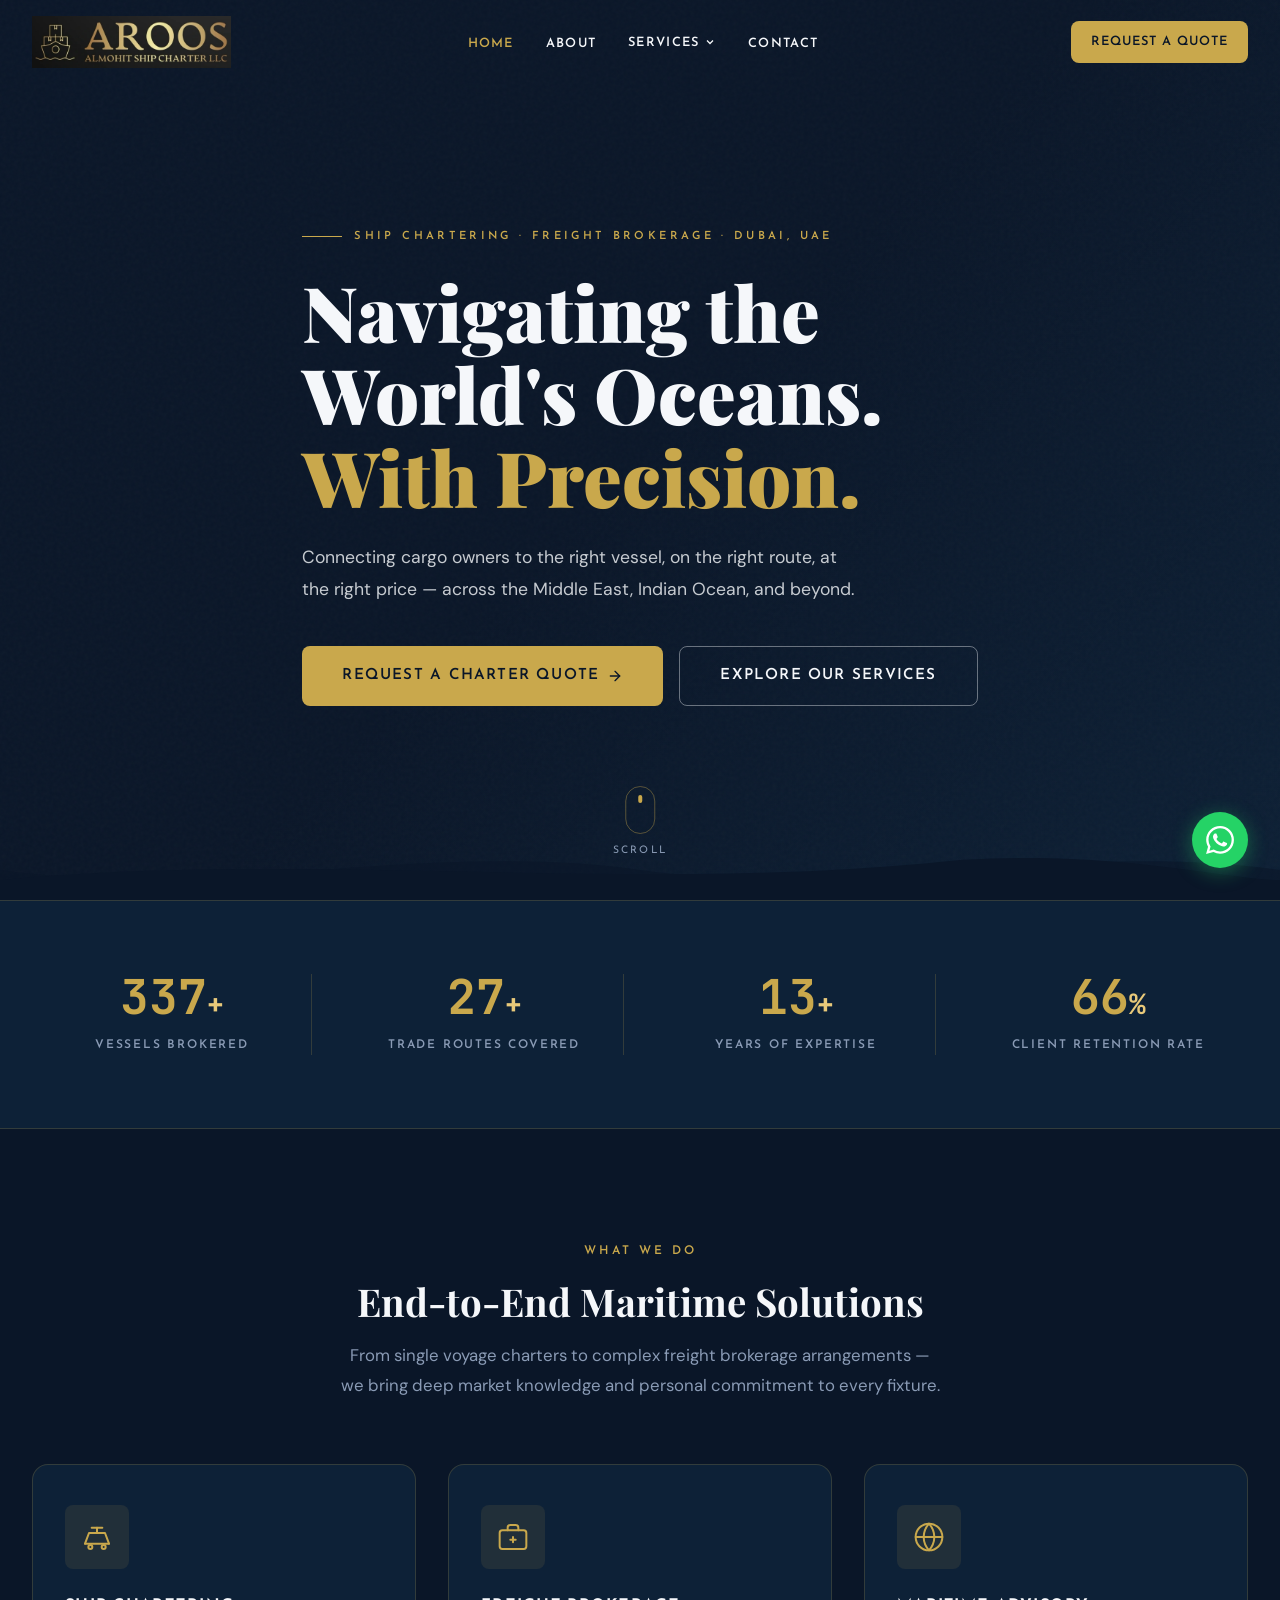
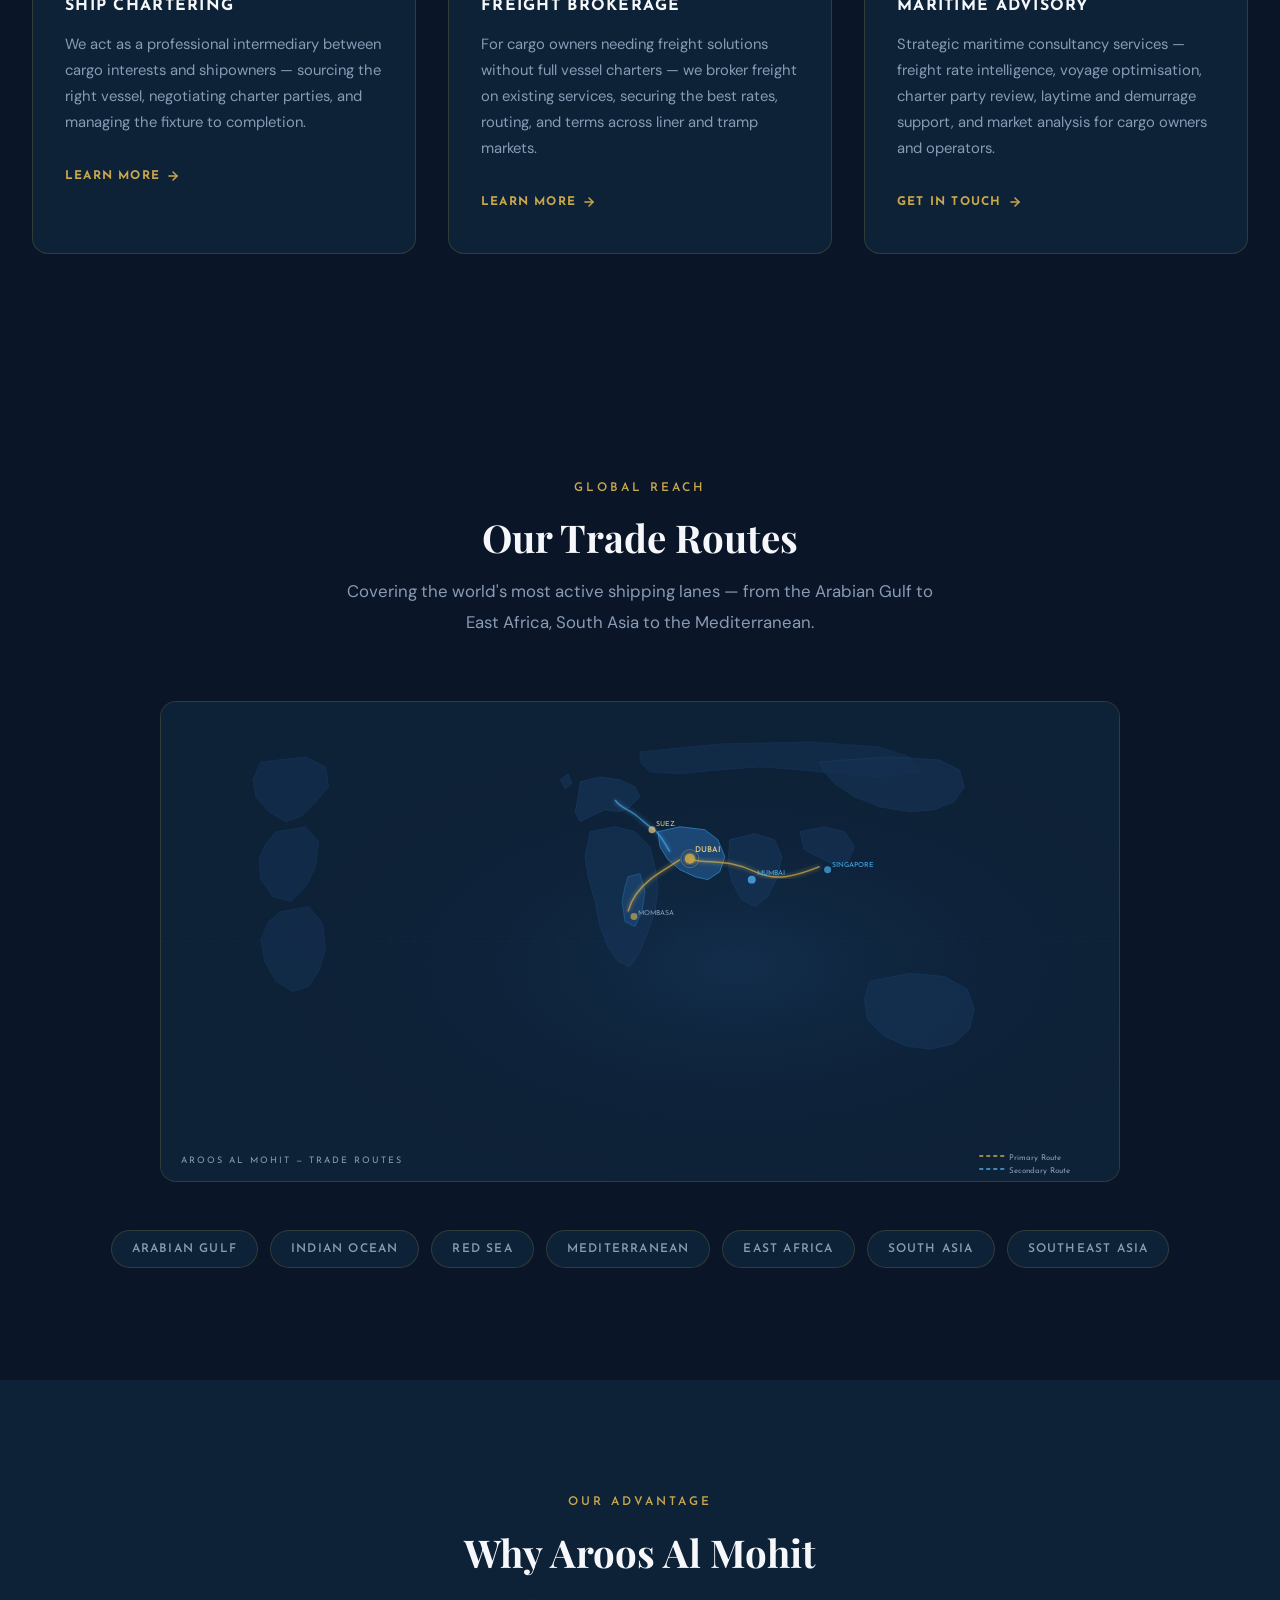
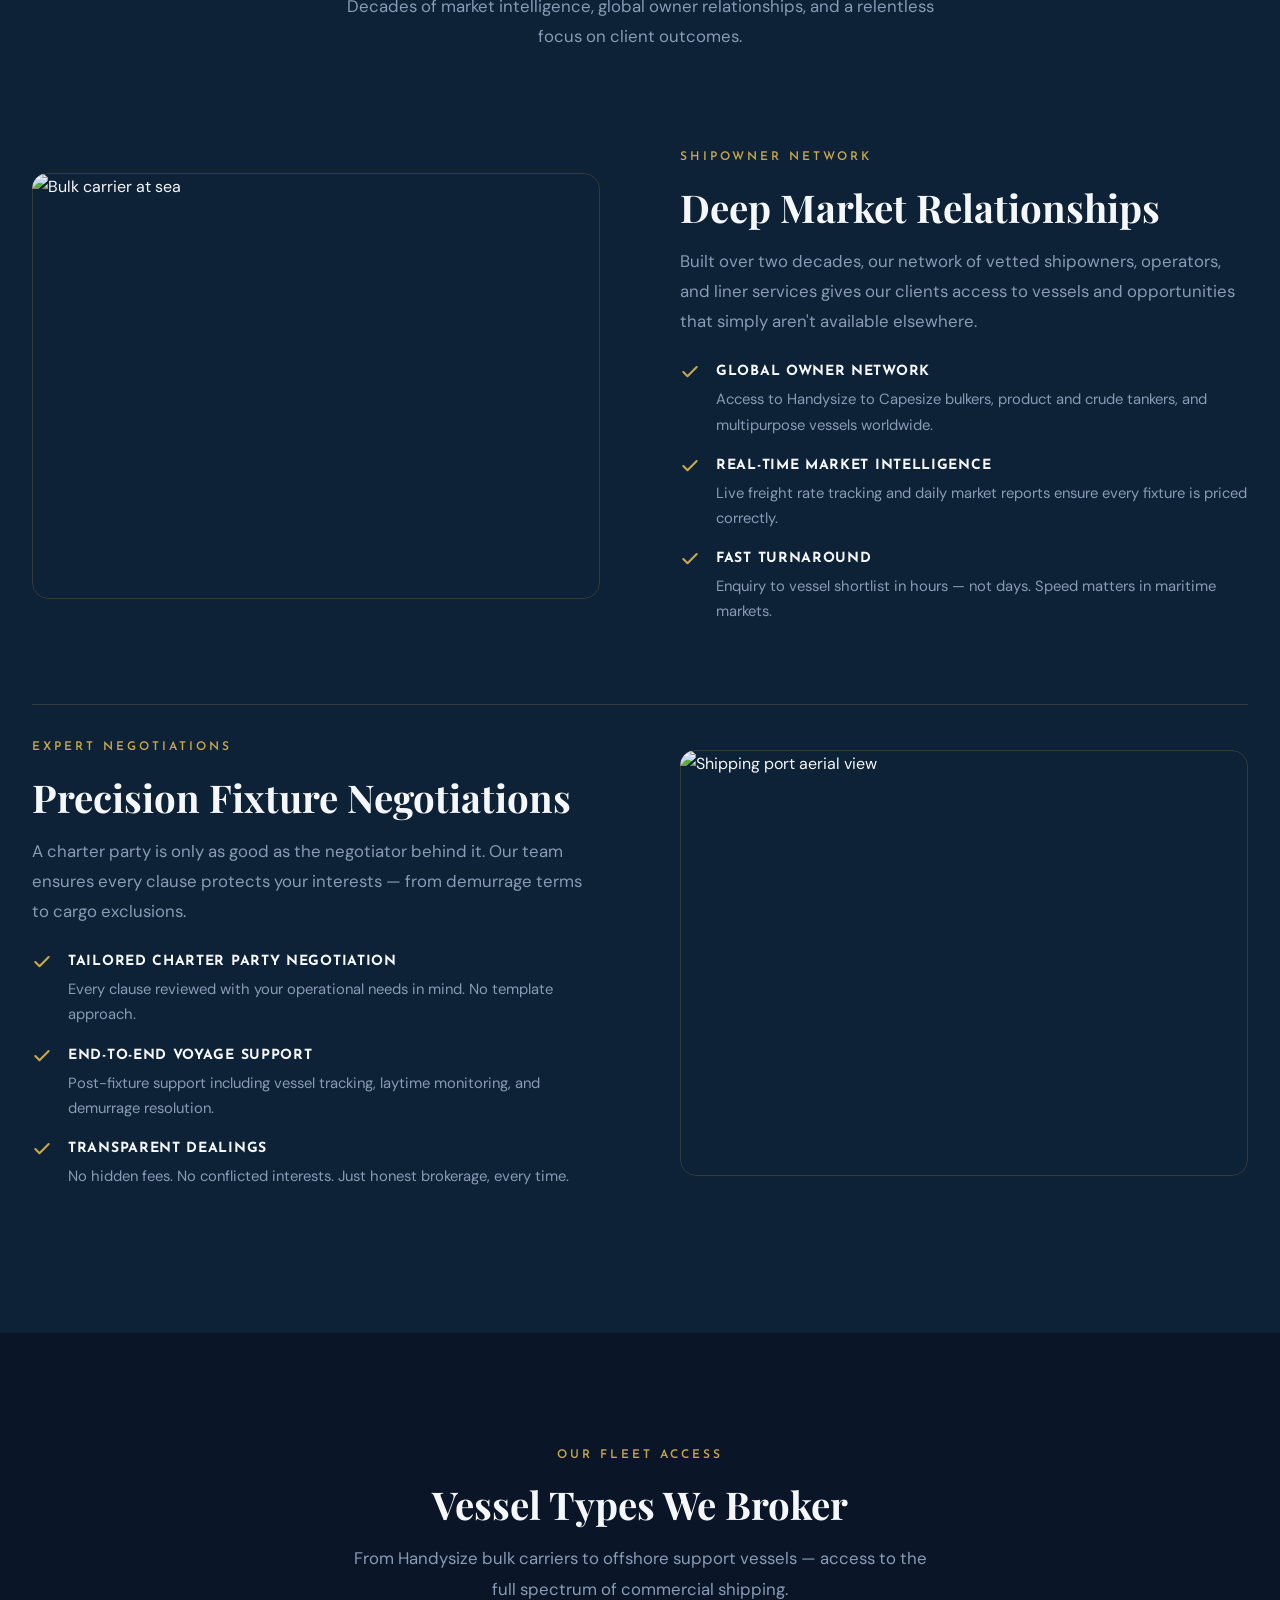
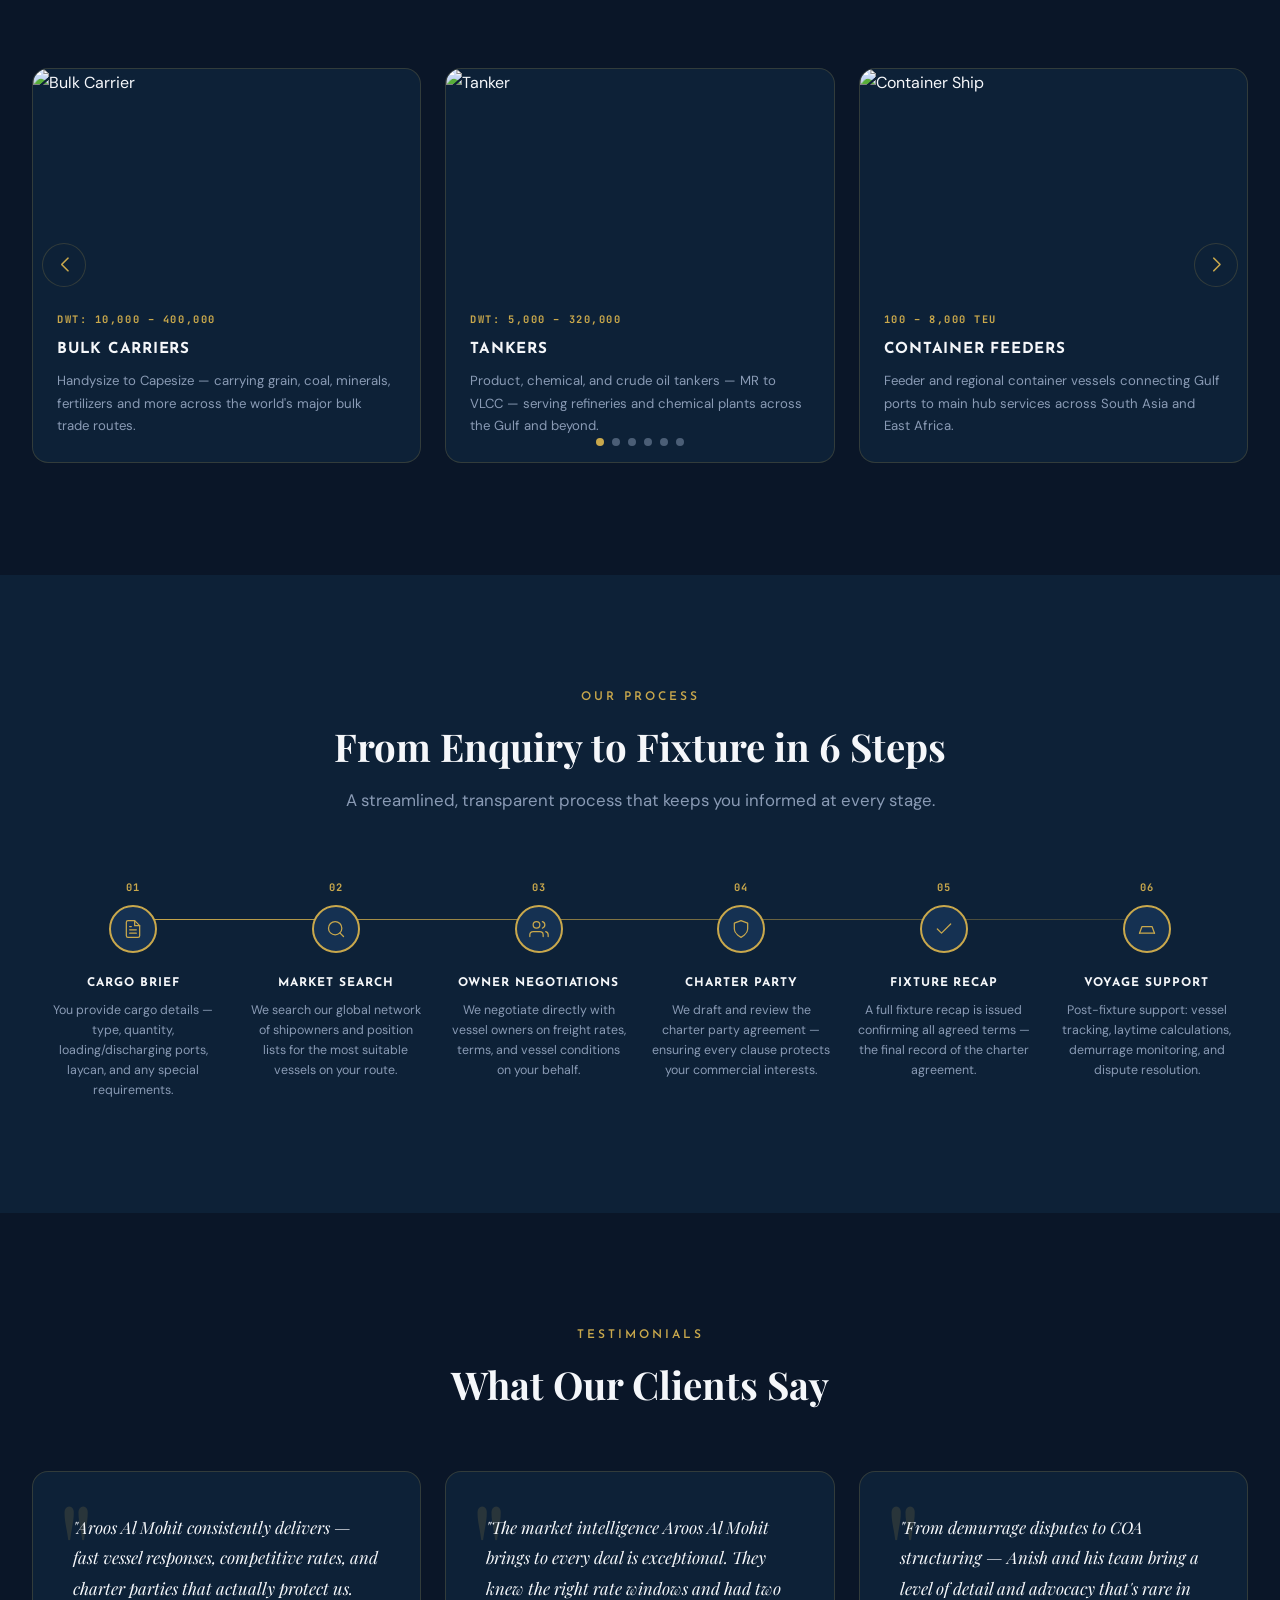
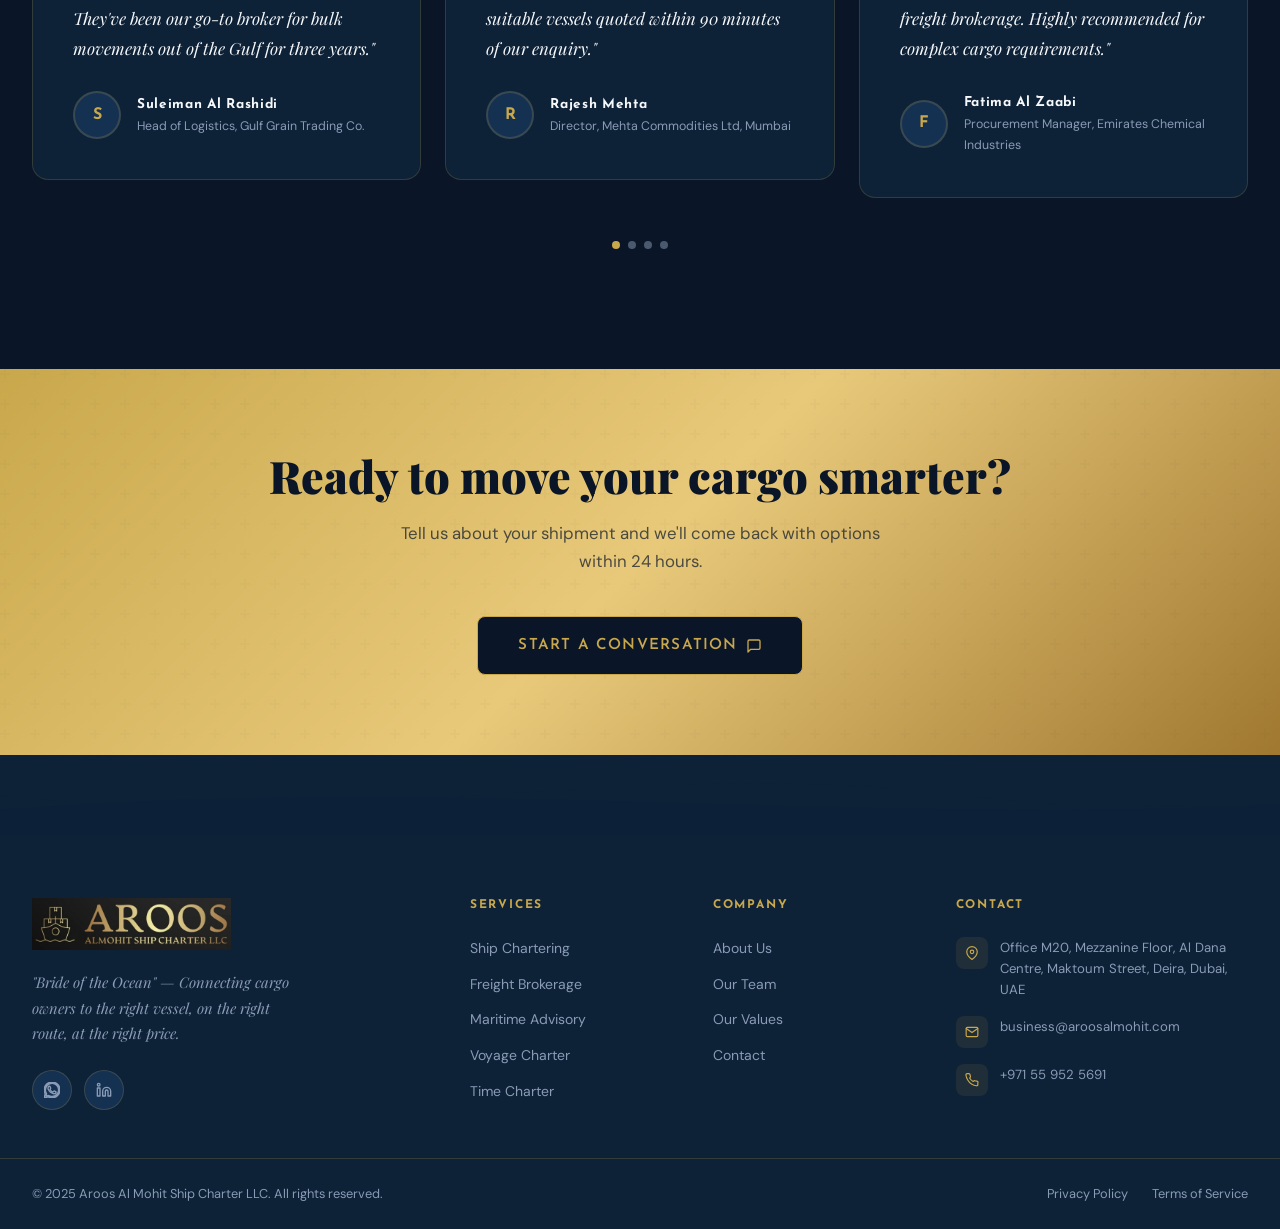
==== index.html @ ddeb46bd "Launch complete website revamp — dark luxury maritime design Full 5-page website built from scratch:" ====
<!DOCTYPE html>
<html lang="en">
<head>
  <meta charset="UTF-8">
  <meta name="viewport" content="width=device-width, initial-scale=1.0">
  <title>Aroos Al Mohit — Ship Chartering & Freight Brokerage | Dubai, UAE</title>
  <meta name="description" content="Aroos Al Mohit Ship Charter LLC — Professional ship chartering intermediary and freight brokerage specialists based in Dubai, UAE. Serving the Middle East, Indian Ocean, and global maritime trade lanes.">
  <meta name="keywords" content="ship chartering, freight brokerage, maritime, Dubai, UAE, cargo, vessel, bulk carrier, tanker">
  <link rel="canonical" href="https://aroosalmohit.com/">

  <!-- Open Graph -->
  <meta property="og:type"        content="website">
  <meta property="og:title"       content="Aroos Al Mohit — Ship Chartering & Freight Brokerage">
  <meta property="og:description" content="Connecting cargo owners to the right vessel, on the right route, at the right price — across the Middle East and beyond.">
  <meta property="og:image"       content="https://images.unsplash.com/photo-1578575437130-527eed3abbec?w=1200&q=80">
  <meta property="og:url"         content="https://aroosalmohit.com/">

  <!-- Favicon -->
  <link rel="icon" type="image/svg+xml" href="./favicon.svg">

  <!-- Fonts -->
  <link rel="preconnect" href="https://fonts.googleapis.com">
  <link rel="preconnect" href="https://fonts.gstatic.com" crossorigin>
  <link href="https://fonts.googleapis.com/css2?family=Playfair+Display:ital,wght@0,400;0,700;0,900;1,400&family=Josefin+Sans:wght@300;400;600;700&family=DM+Sans:wght@300;400;500&family=JetBrains+Mono:wght@400;700&display=swap" rel="stylesheet">

  <!-- AOS -->
  <link rel="stylesheet" href="https://unpkg.com/aos@2.3.1/dist/aos.css">
  <!-- Swiper -->
  <link rel="stylesheet" href="https://cdn.jsdelivr.net/npm/swiper@11/swiper-bundle.min.css">

  <!-- Styles -->
  <link rel="stylesheet" href="./assets/css/main.css">
  <link rel="stylesheet" href="./assets/css/animations.css">
  <link rel="stylesheet" href="./assets/css/responsive.css">

  <!-- JSON-LD Organization Schema -->
  <script type="application/ld+json">
  {
    "@context": "https://schema.org",
    "@type": "Organization",
    "name": "Aroos Al Mohit Ship Charter LLC",
    "alternateName": "عروس المحيط",
    "url": "https://aroosalmohit.com",
    "logo": "https://aroosalmohit.com/assets/images/logo.png",
    "description": "Ship chartering intermediary and freight brokerage specialists in Dubai, UAE.",
    "address": {
      "@type": "PostalAddress",
      "streetAddress": "Office M20, Mezzanine Floor, Al Dana Centre, Maktoum Street, Deira",
      "addressLocality": "Dubai",
      "addressCountry": "AE"
    },
    "contactPoint": {
      "@type": "ContactPoint",
      "telephone": "+971-55-9525691",
      "contactType": "customer service",
      "email": "business@aroosalmohit.com"
    },
    "sameAs": [
      "https://wa.me/971559525691"
    ]
  }
  </script>
</head>
<body>

<!-- Scroll Progress -->
<div class="scroll-progress" aria-hidden="true"></div>

<!-- =========================================================
     NAVIGATION
     ========================================================= -->
<nav class="nav" role="navigation" aria-label="Main navigation">
  <div class="container">
    <div class="nav__inner">

      <a href="./index.html" class="nav__logo" aria-label="Aroos Al Mohit — Home">
        <img src="./assets/images/logo.png" alt="Aroos Al Mohit Ship Charter LLC" height="52">
      </a>

      <ul class="nav__links" role="list">
        <li><a href="./index.html"  class="nav__link active">Home</a></li>
        <li><a href="./about.html"  class="nav__link">About</a></li>
        <li class="nav__dropdown">
          <button class="nav__link nav__dropdown-toggle" aria-haspopup="true" aria-expanded="false">
            Services
            <svg width="12" height="12" viewBox="0 0 24 24" fill="none" stroke="currentColor" stroke-width="2.5" aria-hidden="true"><polyline points="6 9 12 15 18 9"/></svg>
          </button>
          <ul class="nav__dropdown-menu" role="list">
            <li><a href="./services/chartering.html"        class="nav__dropdown-item">Ship Chartering</a></li>
            <li><a href="./services/freight-brokerage.html" class="nav__dropdown-item">Freight Brokerage</a></li>
          </ul>
        </li>
        <li><a href="./contact.html" class="nav__link">Contact</a></li>
      </ul>

      <a href="./contact.html" class="btn btn-primary btn-sm nav__cta">Request a Quote</a>

      <button class="nav__hamburger" aria-label="Toggle navigation" aria-expanded="false">
        <span></span><span></span><span></span>
      </button>
    </div>
  </div>
</nav>

<!-- Mobile Nav Overlay -->
<div class="nav__mobile" role="dialog" aria-label="Mobile navigation">
  <a href="./index.html"  class="nav__mobile-link">Home</a>
  <a href="./about.html"  class="nav__mobile-link">About</a>
  <a href="./services/chartering.html"        class="nav__mobile-sub">Ship Chartering</a>
  <a href="./services/freight-brokerage.html" class="nav__mobile-sub">Freight Brokerage</a>
  <a href="./contact.html" class="nav__mobile-link">Contact</a>
  <a href="./contact.html" class="btn btn-primary nav__mobile-cta">Request a Quote</a>
</div>

<!-- =========================================================
     HERO
     ========================================================= -->
<section class="hero" aria-label="Hero">
  <div class="hero__bg" role="img" aria-label="Cargo vessel at sea"></div>
  <div class="hero__noise" aria-hidden="true"></div>

  <div class="container">
    <div class="hero__content">
      <span class="hero__label">Ship Chartering · Freight Brokerage · Dubai, UAE</span>

      <h1 class="hero__title">
        Navigating the<br>World's Oceans.
        <span class="accent">With Precision.</span>
      </h1>

      <p class="hero__subtitle">
        Connecting cargo owners to the right vessel, on the right route, at the right price — across the Middle East, Indian Ocean, and beyond.
      </p>

      <div class="hero__ctas">
        <a href="./contact.html" class="btn btn-primary btn-lg">
          Request a Charter Quote
          <svg width="16" height="16" viewBox="0 0 24 24" fill="none" stroke="currentColor" stroke-width="2" stroke-linecap="round" stroke-linejoin="round" aria-hidden="true"><line x1="5" y1="12" x2="19" y2="12"/><polyline points="12 5 19 12 12 19"/></svg>
        </a>
        <a href="#services" class="btn btn-outline btn-lg">Explore Our Services</a>
      </div>
    </div>
  </div>

  <div class="hero__scroll" aria-hidden="true">
    <div class="hero__scroll-icon">
      <div class="hero__scroll-dot"></div>
    </div>
    <span>Scroll</span>
  </div>

  <!-- Wave bottom -->
  <div class="hero__wave" aria-hidden="true">
    <svg viewBox="0 0 1440 60" preserveAspectRatio="none" style="width:100%;height:60px;display:block;">
      <path d="M0,30 C240,60 480,0 720,30 C960,60 1200,0 1440,30 L1440,60 L0,60 Z" fill="#0A1628" opacity="0.6"/>
      <path d="M0,40 C360,10 720,55 1080,20 C1260,10 1380,40 1440,40 L1440,60 L0,60 Z" fill="#0A1628"/>
    </svg>
  </div>
</section>

<!-- =========================================================
     STATS BAR
     ========================================================= -->
<section class="stats" aria-label="Company statistics">
  <div class="container">
    <div class="stats__grid">
      <div class="stats__item" data-aos="fade-up" data-aos-delay="0">
        <span class="stats__number">
          <span data-count="500" id="stat-vessels">500</span><span class="stats__suffix">+</span>
        </span>
        <span class="stats__label">Vessels Brokered</span>
      </div>
      <div class="stats__item" data-aos="fade-up" data-aos-delay="100">
        <span class="stats__number">
          <span data-count="40" id="stat-routes">40</span><span class="stats__suffix">+</span>
        </span>
        <span class="stats__label">Trade Routes Covered</span>
      </div>
      <div class="stats__item" data-aos="fade-up" data-aos-delay="200">
        <span class="stats__number">
          <span data-count="20" id="stat-years">20</span><span class="stats__suffix">+</span>
        </span>
        <span class="stats__label">Years of Expertise</span>
      </div>
      <div class="stats__item" data-aos="fade-up" data-aos-delay="300">
        <span class="stats__number">
          <span data-count="98" id="stat-retention">98</span><span class="stats__suffix">%</span>
        </span>
        <span class="stats__label">Client Retention Rate</span>
      </div>
    </div>
  </div>
</section>

<!-- =========================================================
     SERVICES OVERVIEW
     ========================================================= -->
<section id="services" class="section services-overview" aria-label="Our Services">
  <div class="container">
    <div class="section-header">
      <span class="section-label" data-aos="fade-up">What We Do</span>
      <h2 class="section-title" data-aos="fade-up" data-aos-delay="100">End-to-End Maritime Solutions</h2>
      <p class="section-subtitle" data-aos="fade-up" data-aos-delay="200">
        From single voyage charters to complex freight brokerage arrangements — we bring deep market knowledge and personal commitment to every fixture.
      </p>
    </div>

    <div class="grid-3">
      <!-- Card 1 -->
      <div class="service-card reveal reveal-delay-1" data-tilt>
        <div class="service-card__icon">
          <svg viewBox="0 0 24 24" aria-hidden="true"><path d="M3 17l3-8h12l3 8"/><path d="M3 17h18"/><path d="M12 9V5"/><path d="M8 5h8"/><circle cx="7" cy="19.5" r="1.5"/><circle cx="17" cy="19.5" r="1.5"/></svg>
        </div>
        <h3 class="service-card__title">Ship Chartering</h3>
        <p class="service-card__desc">We act as a professional intermediary between cargo interests and shipowners — sourcing the right vessel, negotiating charter parties, and managing the fixture to completion.</p>
        <a href="./services/chartering.html" class="service-card__link">
          Learn More
          <svg width="14" height="14" viewBox="0 0 24 24" fill="none" stroke="currentColor" stroke-width="2.5" stroke-linecap="round" stroke-linejoin="round" aria-hidden="true"><line x1="5" y1="12" x2="19" y2="12"/><polyline points="12 5 19 12 12 19"/></svg>
        </a>
      </div>

      <!-- Card 2 -->
      <div class="service-card reveal reveal-delay-2" data-tilt>
        <div class="service-card__icon">
          <svg viewBox="0 0 24 24" aria-hidden="true"><rect x="2" y="7" width="20" height="14" rx="2"/><path d="M16 7V5a2 2 0 0 0-2-2h-4a2 2 0 0 0-2 2v2"/><line x1="12" y1="12" x2="12" y2="16"/><line x1="10" y1="14" x2="14" y2="14"/></svg>
        </div>
        <h3 class="service-card__title">Freight Brokerage</h3>
        <p class="service-card__desc">For cargo owners needing freight solutions without full vessel charters — we broker freight on existing services, securing the best rates, routing, and terms across liner and tramp markets.</p>
        <a href="./services/freight-brokerage.html" class="service-card__link">
          Learn More
          <svg width="14" height="14" viewBox="0 0 24 24" fill="none" stroke="currentColor" stroke-width="2.5" stroke-linecap="round" stroke-linejoin="round" aria-hidden="true"><line x1="5" y1="12" x2="19" y2="12"/><polyline points="12 5 19 12 12 19"/></svg>
        </a>
      </div>

      <!-- Card 3 -->
      <div class="service-card reveal reveal-delay-3" data-tilt>
        <div class="service-card__icon">
          <svg viewBox="0 0 24 24" aria-hidden="true"><circle cx="12" cy="12" r="10"/><line x1="2" y1="12" x2="22" y2="12"/><path d="M12 2a15.3 15.3 0 0 1 4 10 15.3 15.3 0 0 1-4 10 15.3 15.3 0 0 1-4-10 15.3 15.3 0 0 1 4-10z"/></svg>
        </div>
        <h3 class="service-card__title">Maritime Advisory</h3>
        <p class="service-card__desc">Strategic maritime consultancy services — freight rate intelligence, voyage optimisation, charter party review, laytime and demurrage support, and market analysis for cargo owners and operators.</p>
        <a href="./contact.html" class="service-card__link">
          Get in Touch
          <svg width="14" height="14" viewBox="0 0 24 24" fill="none" stroke="currentColor" stroke-width="2.5" stroke-linecap="round" stroke-linejoin="round" aria-hidden="true"><line x1="5" y1="12" x2="19" y2="12"/><polyline points="12 5 19 12 12 19"/></svg>
        </a>
      </div>
    </div>
  </div>
</section>

<!-- =========================================================
     WORLD ROUTES
     ========================================================= -->
<section class="section world-routes" aria-label="Global Trade Routes">
  <div class="container">
    <div class="section-header">
      <span class="section-label" data-aos="fade-up">Global Reach</span>
      <h2 class="section-title" data-aos="fade-up" data-aos-delay="100">Our Trade Routes</h2>
      <p class="section-subtitle" data-aos="fade-up" data-aos-delay="200">
        Covering the world's most active shipping lanes — from the Arabian Gulf to East Africa, South Asia to the Mediterranean.
      </p>
    </div>

    <div class="world-routes__map-container" data-aos="fade-up" data-aos-delay="100">
      <!-- Simplified SVG World Map -->
      <svg class="world-routes__svg" viewBox="0 0 960 480" xmlns="http://www.w3.org/2000/svg" role="img" aria-label="World map showing Aroos Al Mohit shipping routes">
        <defs>
          <filter id="glow">
            <feGaussianBlur stdDeviation="2" result="coloredBlur"/>
            <feMerge><feMergeNode in="coloredBlur"/><feMergeNode in="SourceGraphic"/></feMerge>
          </filter>
          <radialGradient id="mapGlow" cx="60%" cy="55%" r="50%">
            <stop offset="0%"   stop-color="#1e4a7a" stop-opacity="0.3"/>
            <stop offset="100%" stop-color="#0A1628" stop-opacity="0"/>
          </radialGradient>
        </defs>

        <!-- Background -->
        <rect width="960" height="480" fill="#0D2137"/>
        <rect width="960" height="480" fill="url(#mapGlow)"/>

        <!-- Simplified continent outlines -->
        <!-- Europe -->
        <path d="M420,80 L440,75 L460,78 L475,85 L480,95 L470,105 L460,110 L445,108 L430,115 L420,120 L415,110 L418,95 Z" fill="#153152" stroke="#1e4a7a" stroke-width="0.5" opacity="0.8"/>
        <!-- UK -->
        <path d="M400,78 L408,72 L412,82 L405,87 Z" fill="#153152" stroke="#1e4a7a" stroke-width="0.5" opacity="0.7"/>
        <!-- Africa -->
        <path d="M430,130 L455,125 L475,130 L490,145 L495,165 L498,185 L495,210 L488,230 L480,250 L470,265 L458,260 L448,245 L440,225 L435,200 L428,175 L425,155 L428,140 Z" fill="#153152" stroke="#1e4a7a" stroke-width="0.5" opacity="0.8"/>
        <!-- Middle East / Arabian Peninsula -->
        <path d="M498,130 L520,125 L545,128 L558,138 L565,155 L560,170 L548,178 L535,175 L520,168 L508,158 L500,145 Z" fill="#1e4a7a" stroke="#2E90D1" stroke-width="0.8" opacity="0.9"/>
        <!-- Indian Subcontinent -->
        <path d="M570,138 L595,132 L615,138 L622,155 L618,175 L608,195 L595,205 L582,198 L572,180 L568,162 Z" fill="#153152" stroke="#1e4a7a" stroke-width="0.5" opacity="0.8"/>
        <!-- SE Asia -->
        <path d="M640,130 L665,125 L685,130 L695,145 L688,160 L672,162 L658,155 L645,148 Z" fill="#153152" stroke="#1e4a7a" stroke-width="0.5" opacity="0.7"/>
        <!-- East Africa coast highlight -->
        <path d="M468,175 L480,172 L485,190 L482,210 L475,225 L465,220 L462,200 L465,185 Z" fill="#1e4a7a" stroke="#2E90D1" stroke-width="0.6" opacity="0.6"/>
        <!-- Russia / Central Asia -->
        <path d="M480,50 L560,42 L650,40 L720,45 L750,55 L760,70 L720,75 L680,72 L640,68 L600,65 L560,68 L520,72 L490,70 L480,60 Z" fill="#153152" stroke="#1e4a7a" stroke-width="0.5" opacity="0.6"/>
        <!-- China / East Asia -->
        <path d="M660,60 L730,55 L780,58 L800,68 L805,85 L795,100 L775,108 L750,110 L720,105 L695,95 L675,82 L665,70 Z" fill="#153152" stroke="#1e4a7a" stroke-width="0.5" opacity="0.7"/>
        <!-- Americas left side -->
        <path d="M100,60 L145,55 L165,65 L168,85 L155,100 L140,115 L125,120 L108,110 L95,95 L92,78 Z" fill="#153152" stroke="#1e4a7a" stroke-width="0.5" opacity="0.6"/>
        <path d="M115,130 L145,125 L158,140 L155,165 L145,185 L130,200 L112,195 L100,178 L98,158 L105,142 Z" fill="#153152" stroke="#1e4a7a" stroke-width="0.5" opacity="0.6"/>
        <path d="M120,210 L148,205 L162,222 L165,248 L158,270 L148,285 L132,290 L115,280 L104,260 L100,238 L108,220 Z" fill="#153152" stroke="#1e4a7a" stroke-width="0.5" opacity="0.6"/>
        <!-- Australia -->
        <path d="M710,280 L750,272 L785,275 L808,288 L815,308 L810,328 L795,342 L772,348 L748,345 L725,335 L708,318 L705,298 Z" fill="#153152" stroke="#1e4a7a" stroke-width="0.5" opacity="0.7"/>

        <!-- Grid lines (subtle) -->
        <line x1="0" y1="240" x2="960" y2="240" stroke="#1e4a7a" stroke-width="0.5" opacity="0.3" stroke-dasharray="4,8"/>
        <line x1="480" y1="0" x2="480" y2="480" stroke="#1e4a7a" stroke-width="0.5" opacity="0.3" stroke-dasharray="4,8"/>

        <!-- ===== SHIPPING ROUTES ===== -->

        <!-- Route 1: Arabian Gulf → India → SE Asia (main East route) -->
        <path id="route-1"
          d="M530,158 C555,162 570,158 595,170 C615,180 635,175 660,165"
          class="route-path"
          fill="none" stroke="#C9A84C" stroke-width="1.5"
          stroke-dasharray="6,4" opacity="0.8" filter="url(#glow)"/>

        <!-- Route 2: Arabian Gulf → Red Sea → East Africa -->
        <path id="route-2"
          d="M520,158 C510,165 500,170 490,178 C480,186 472,195 468,210"
          class="route-path"
          fill="none" stroke="#C9A84C" stroke-width="1.5"
          stroke-dasharray="6,4" opacity="0.8" filter="url(#glow)"/>

        <!-- Route 3: Arabian Gulf → Suez → Mediterranean (Europe) -->
        <path id="route-3"
          d="M510,150 C505,142 500,132 494,128 C488,124 482,118 474,112 C468,108 458,104 455,98"
          class="route-path"
          fill="none" stroke="#4AADEE" stroke-width="1.5"
          stroke-dasharray="6,4" opacity="0.7" filter="url(#glow)"/>

        <!-- Route 4: India → East Africa -->
        <path id="route-4"
          d="M590,178 C580,185 572,192 562,198 C550,205 530,208 515,212 C498,216 485,218 475,220"
          class="route-path"
          fill="none" stroke="#4AADEE" stroke-width="1.2"
          stroke-dasharray="5,5" opacity="0.6"/>

        <!-- Route 5: Europe → Middle East (via Suez) -->
        <path id="route-5"
          d="M448,108 C450,115 452,122 458,130 C464,138 475,142 490,148 C502,153 512,155 525,156"
          class="route-path"
          fill="none" stroke="#C9A84C" stroke-width="1.2"
          stroke-dasharray="5,5" opacity="0.55"/>

        <!-- Travelling dots -->
        <circle class="travelling-dot" r="4" fill="#C9A84C" opacity="0"
          data-path="route-1" data-duration="5000" data-delay="1000" cx="530" cy="158" filter="url(#glow)"/>
        <circle class="travelling-dot" r="3.5" fill="#E8C97A" opacity="0"
          data-path="route-2" data-duration="4500" data-delay="2200" cx="520" cy="158" filter="url(#glow)"/>
        <circle class="travelling-dot" r="4" fill="#4AADEE" opacity="0"
          data-path="route-3" data-duration="4000" data-delay="3400" cx="510" cy="150" filter="url(#glow)"/>
        <circle class="travelling-dot" r="3" fill="#4AADEE" opacity="0"
          data-path="route-4" data-duration="5500" data-delay="1800" cx="590" cy="178"/>
        <circle class="travelling-dot" r="3" fill="#C9A84C" opacity="0"
          data-path="route-5" data-duration="4800" data-delay="4000" cx="448" cy="108"/>

        <!-- Key port markers -->
        <!-- Dubai -->
        <circle cx="530" cy="157" r="5" fill="#C9A84C" opacity="0.9" filter="url(#glow)"/>
        <circle cx="530" cy="157" r="9" fill="none" stroke="#C9A84C" stroke-width="1" opacity="0.4"/>
        <text x="535" y="150" font-family="'Josefin Sans', sans-serif" font-size="8" fill="#E8C97A" font-weight="600">DUBAI</text>

        <!-- Mumbai -->
        <circle cx="592" cy="178" r="4" fill="#4AADEE" opacity="0.8"/>
        <text x="597" y="173" font-family="'Josefin Sans', sans-serif" font-size="7" fill="#4AADEE">MUMBAI</text>

        <!-- Suez -->
        <circle cx="492" cy="128" r="3.5" fill="#E8C97A" opacity="0.7"/>
        <text x="496" y="124" font-family="'Josefin Sans', sans-serif" font-size="7" fill="#E8C97A">SUEZ</text>

        <!-- Mombasa -->
        <circle cx="474" cy="215" r="3.5" fill="#C9A84C" opacity="0.7"/>
        <text x="478" y="213" font-family="'Josefin Sans', sans-serif" font-size="7" fill="#8A9BB5">MOMBASA</text>

        <!-- Singapore -->
        <circle cx="668" cy="168" r="3.5" fill="#4AADEE" opacity="0.7"/>
        <text x="672" y="165" font-family="'Josefin Sans', sans-serif" font-size="7" fill="#4AADEE">SINGAPORE</text>

        <!-- Map title -->
        <text x="20" y="462" font-family="'Josefin Sans', sans-serif" font-size="9" fill="#8A9BB5" letter-spacing="2">AROOS AL MOHIT — TRADE ROUTES</text>

        <!-- Legend -->
        <line x1="820" y1="455" x2="845" y2="455" stroke="#C9A84C" stroke-width="1.5" stroke-dasharray="4,3"/>
        <text x="850" y="459" font-family="'Josefin Sans', sans-serif" font-size="8" fill="#8A9BB5">Primary Route</text>
        <line x1="820" y1="468" x2="845" y2="468" stroke="#4AADEE" stroke-width="1.5" stroke-dasharray="4,3"/>
        <text x="850" y="472" font-family="'Josefin Sans', sans-serif" font-size="8" fill="#8A9BB5">Secondary Route</text>
      </svg>
    </div>

    <!-- Region Badges -->
    <div class="region-badges" data-aos="fade-up" data-aos-delay="200">
      <span class="region-badge">Arabian Gulf</span>
      <span class="region-badge">Indian Ocean</span>
      <span class="region-badge">Red Sea</span>
      <span class="region-badge">Mediterranean</span>
      <span class="region-badge">East Africa</span>
      <span class="region-badge">South Asia</span>
      <span class="region-badge">Southeast Asia</span>
    </div>
  </div>
</section>

<!-- =========================================================
     WHY AROOS AL MOHIT
     ========================================================= -->
<section class="section why-aroos" aria-label="Why Choose Aroos Al Mohit">
  <div class="container">
    <div class="section-header">
      <span class="section-label" data-aos="fade-up">Our Advantage</span>
      <h2 class="section-title" data-aos="fade-up" data-aos-delay="100">Why Aroos Al Mohit</h2>
      <p class="section-subtitle" data-aos="fade-up" data-aos-delay="200">
        Decades of market intelligence, global owner relationships, and a relentless focus on client outcomes.
      </p>
    </div>

    <!-- Block 1 -->
    <div class="why-block" data-aos="fade-up">
      <div class="why-block__image">
        <img src="https://images.unsplash.com/photo-1574169208507-84376144848b?w=800&q=80"
             alt="Bulk carrier at sea" loading="lazy">
      </div>
      <div class="why-block__text">
        <span class="section-label">Shipowner Network</span>
        <h3 class="section-title">Deep Market Relationships</h3>
        <p class="section-subtitle" style="margin-bottom:1.5rem;">
          Built over two decades, our network of vetted shipowners, operators, and liner services gives our clients access to vessels and opportunities that simply aren't available elsewhere.
        </p>
        <div class="why-block__points">
          <div class="why-block__point">
            <div class="why-point-icon"><svg viewBox="0 0 24 24" aria-hidden="true"><polyline points="20 6 9 17 4 12"/></svg></div>
            <p><strong>Global Owner Network</strong>Access to Handysize to Capesize bulkers, product and crude tankers, and multipurpose vessels worldwide.</p>
          </div>
          <div class="why-block__point">
            <div class="why-point-icon"><svg viewBox="0 0 24 24" aria-hidden="true"><polyline points="20 6 9 17 4 12"/></svg></div>
            <p><strong>Real-Time Market Intelligence</strong>Live freight rate tracking and daily market reports ensure every fixture is priced correctly.</p>
          </div>
          <div class="why-block__point">
            <div class="why-point-icon"><svg viewBox="0 0 24 24" aria-hidden="true"><polyline points="20 6 9 17 4 12"/></svg></div>
            <p><strong>Fast Turnaround</strong>Enquiry to vessel shortlist in hours — not days. Speed matters in maritime markets.</p>
          </div>
        </div>
      </div>
    </div>

    <!-- Block 2 -->
    <div class="why-block reverse" data-aos="fade-up">
      <div class="why-block__image">
        <img src="https://images.unsplash.com/photo-1559827291-72ee739d0d9a?w=1200&q=80"
             alt="Shipping port aerial view" loading="lazy">
      </div>
      <div class="why-block__text">
        <span class="section-label">Expert Negotiations</span>
        <h3 class="section-title">Precision Fixture Negotiations</h3>
        <p class="section-subtitle" style="margin-bottom:1.5rem;">
          A charter party is only as good as the negotiator behind it. Our team ensures every clause protects your interests — from demurrage terms to cargo exclusions.
        </p>
        <div class="why-block__points">
          <div class="why-block__point">
            <div class="why-point-icon"><svg viewBox="0 0 24 24" aria-hidden="true"><polyline points="20 6 9 17 4 12"/></svg></div>
            <p><strong>Tailored Charter Party Negotiation</strong>Every clause reviewed with your operational needs in mind. No template approach.</p>
          </div>
          <div class="why-block__point">
            <div class="why-point-icon"><svg viewBox="0 0 24 24" aria-hidden="true"><polyline points="20 6 9 17 4 12"/></svg></div>
            <p><strong>End-to-End Voyage Support</strong>Post-fixture support including vessel tracking, laytime monitoring, and demurrage resolution.</p>
          </div>
          <div class="why-block__point">
            <div class="why-point-icon"><svg viewBox="0 0 24 24" aria-hidden="true"><polyline points="20 6 9 17 4 12"/></svg></div>
            <p><strong>Transparent Dealings</strong>No hidden fees. No conflicted interests. Just honest brokerage, every time.</p>
          </div>
        </div>
      </div>
    </div>
  </div>
</section>

<!-- =========================================================
     VESSEL TYPES CAROUSEL
     ========================================================= -->
<section class="section vessels" aria-label="Vessel Types We Broker">
  <div class="container">
    <div class="section-header">
      <span class="section-label" data-aos="fade-up">Our Fleet Access</span>
      <h2 class="section-title" data-aos="fade-up" data-aos-delay="100">Vessel Types We Broker</h2>
      <p class="section-subtitle" data-aos="fade-up" data-aos-delay="200">
        From Handysize bulk carriers to offshore support vessels — access to the full spectrum of commercial shipping.
      </p>
    </div>

    <div class="swiper vessels-swiper" data-aos="fade-up" data-aos-delay="100">
      <div class="swiper-wrapper">

        <div class="swiper-slide">
          <div class="vessel-card">
            <div class="vessel-card__image">
              <img src="https://images.unsplash.com/photo-1574169208507-84376144848b?w=600&q=80" alt="Bulk Carrier" loading="lazy">
            </div>
            <div class="vessel-card__body">
              <div class="vessel-card__type">DWT: 10,000 – 400,000</div>
              <div class="vessel-card__name">Bulk Carriers</div>
              <p class="vessel-card__detail">Handysize to Capesize — carrying grain, coal, minerals, fertilizers and more across the world's major bulk trade routes.</p>
            </div>
          </div>
        </div>

        <div class="swiper-slide">
          <div class="vessel-card">
            <div class="vessel-card__image">
              <img src="https://images.unsplash.com/photo-1611273426858-450d8e3c9fce?w=600&q=80" alt="Tanker" loading="lazy">
            </div>
            <div class="vessel-card__body">
              <div class="vessel-card__type">DWT: 5,000 – 320,000</div>
              <div class="vessel-card__name">Tankers</div>
              <p class="vessel-card__detail">Product, chemical, and crude oil tankers — MR to VLCC — serving refineries and chemical plants across the Gulf and beyond.</p>
            </div>
          </div>
        </div>

        <div class="swiper-slide">
          <div class="vessel-card">
            <div class="vessel-card__image">
              <img src="https://images.unsplash.com/photo-1494412574643-ff11b0a5716d?w=600&q=80" alt="Container Ship" loading="lazy">
            </div>
            <div class="vessel-card__body">
              <div class="vessel-card__type">100 – 8,000 TEU</div>
              <div class="vessel-card__name">Container Feeders</div>
              <p class="vessel-card__detail">Feeder and regional container vessels connecting Gulf ports to main hub services across South Asia and East Africa.</p>
            </div>
          </div>
        </div>

        <div class="swiper-slide">
          <div class="vessel-card">
            <div class="vessel-card__image">
              <img src="https://images.unsplash.com/photo-1567449303078-57ad995bd17f?w=600&q=80" alt="General Cargo" loading="lazy">
            </div>
            <div class="vessel-card__body">
              <div class="vessel-card__type">DWT: 2,000 – 30,000</div>
              <div class="vessel-card__name">General Cargo / MPP</div>
              <p class="vessel-card__detail">Multi-purpose and general cargo vessels for break bulk, project cargo, and mixed shipments requiring flexible stowage options.</p>
            </div>
          </div>
        </div>

        <div class="swiper-slide">
          <div class="vessel-card">
            <div class="vessel-card__image">
              <img src="https://images.unsplash.com/photo-1505118380757-91f5f5632de0?w=600&q=80" alt="RORO Vessel" loading="lazy">
            </div>
            <div class="vessel-card__body">
              <div class="vessel-card__type">Various Sizes</div>
              <div class="vessel-card__name">RORO Vessels</div>
              <p class="vessel-card__detail">Roll-on/roll-off vessels for vehicles, machinery, and wheeled cargo — pure car carriers to heavy equipment transporters.</p>
            </div>
          </div>
        </div>

        <div class="swiper-slide">
          <div class="vessel-card">
            <div class="vessel-card__image">
              <img src="https://images.unsplash.com/photo-1578575437130-527eed3abbec?w=600&q=80" alt="Offshore Support Vessel" loading="lazy">
            </div>
            <div class="vessel-card__body">
              <div class="vessel-card__type">Various Sizes</div>
              <div class="vessel-card__name">Offshore Support</div>
              <p class="vessel-card__detail">PSVs, AHTSs and crew boats servicing oil and gas platforms across the Arabian Gulf and Indian Ocean regions.</p>
            </div>
          </div>
        </div>

      </div>
      <div class="swiper-pagination"></div>
      <div class="swiper-button-prev"></div>
      <div class="swiper-button-next"></div>
    </div>
  </div>
</section>

<!-- =========================================================
     HOW IT WORKS
     ========================================================= -->
<section class="section process" aria-label="Our Process">
  <div class="container">
    <div class="section-header">
      <span class="section-label" data-aos="fade-up">Our Process</span>
      <h2 class="section-title" data-aos="fade-up" data-aos-delay="100">From Enquiry to Fixture in 6 Steps</h2>
      <p class="section-subtitle" data-aos="fade-up" data-aos-delay="200">
        A streamlined, transparent process that keeps you informed at every stage.
      </p>
    </div>

    <div class="timeline" data-aos="fade-up" data-aos-delay="100">

      <div class="timeline-step">
        <div class="timeline-step__number">01</div>
        <div class="timeline-step__dot">
          <svg viewBox="0 0 24 24" aria-hidden="true"><path d="M14 2H6a2 2 0 0 0-2 2v16a2 2 0 0 0 2 2h12a2 2 0 0 0 2-2V8z"/><polyline points="14 2 14 8 20 8"/><line x1="16" y1="13" x2="8" y2="13"/><line x1="16" y1="17" x2="8" y2="17"/><polyline points="10 9 9 9 8 9"/></svg>
        </div>
        <div class="timeline-step__title">Cargo Brief</div>
        <p class="timeline-step__desc">You provide cargo details — type, quantity, loading/discharging ports, laycan, and any special requirements.</p>
      </div>

      <div class="timeline-step">
        <div class="timeline-step__number">02</div>
        <div class="timeline-step__dot">
          <svg viewBox="0 0 24 24" aria-hidden="true"><circle cx="11" cy="11" r="8"/><line x1="21" y1="21" x2="16.65" y2="16.65"/></svg>
        </div>
        <div class="timeline-step__title">Market Search</div>
        <p class="timeline-step__desc">We search our global network of shipowners and position lists for the most suitable vessels on your route.</p>
      </div>

      <div class="timeline-step">
        <div class="timeline-step__number">03</div>
        <div class="timeline-step__dot">
          <svg viewBox="0 0 24 24" aria-hidden="true"><path d="M17 21v-2a4 4 0 0 0-4-4H5a4 4 0 0 0-4 4v2"/><circle cx="9" cy="7" r="4"/><path d="M23 21v-2a4 4 0 0 0-3-3.87"/><path d="M16 3.13a4 4 0 0 1 0 7.75"/></svg>
        </div>
        <div class="timeline-step__title">Owner Negotiations</div>
        <p class="timeline-step__desc">We negotiate directly with vessel owners on freight rates, terms, and vessel conditions on your behalf.</p>
      </div>

      <div class="timeline-step">
        <div class="timeline-step__number">04</div>
        <div class="timeline-step__dot">
          <svg viewBox="0 0 24 24" aria-hidden="true"><path d="M12 22s8-4 8-10V5l-8-3-8 3v7c0 6 8 10 8 10z"/></svg>
        </div>
        <div class="timeline-step__title">Charter Party</div>
        <p class="timeline-step__desc">We draft and review the charter party agreement — ensuring every clause protects your commercial interests.</p>
      </div>

      <div class="timeline-step">
        <div class="timeline-step__number">05</div>
        <div class="timeline-step__dot">
          <svg viewBox="0 0 24 24" aria-hidden="true"><polyline points="20 6 9 17 4 12"/></svg>
        </div>
        <div class="timeline-step__title">Fixture Recap</div>
        <p class="timeline-step__desc">A full fixture recap is issued confirming all agreed terms — the final record of the charter agreement.</p>
      </div>

      <div class="timeline-step">
        <div class="timeline-step__number">06</div>
        <div class="timeline-step__dot">
          <svg viewBox="0 0 24 24" aria-hidden="true"><path d="M3 17l3-8h12l3 8"/><path d="M3 17h18"/></svg>
        </div>
        <div class="timeline-step__title">Voyage Support</div>
        <p class="timeline-step__desc">Post-fixture support: vessel tracking, laytime calculations, demurrage monitoring, and dispute resolution.</p>
      </div>

    </div>
  </div>
</section>

<!-- =========================================================
     TESTIMONIALS
     ========================================================= -->
<section class="section testimonials" aria-label="Client Testimonials">
  <div class="container">
    <div class="section-header">
      <span class="section-label" data-aos="fade-up">Testimonials</span>
      <h2 class="section-title" data-aos="fade-up" data-aos-delay="100">What Our Clients Say</h2>
    </div>

    <div class="swiper testimonials-swiper" data-aos="fade-up" data-aos-delay="100">
      <div class="swiper-wrapper">

        <div class="swiper-slide">
          <div class="testimonial-card">
            <p class="testimonial-card__text">"Aroos Al Mohit consistently delivers — fast vessel responses, competitive rates, and charter parties that actually protect us. They've been our go-to broker for bulk movements out of the Gulf for three years."</p>
            <div class="testimonial-card__author">
              <div class="testimonial-card__avatar">S</div>
              <div>
                <div class="testimonial-card__name">Suleiman Al Rashidi</div>
                <div class="testimonial-card__role">Head of Logistics, Gulf Grain Trading Co.</div>
              </div>
            </div>
          </div>
        </div>

        <div class="swiper-slide">
          <div class="testimonial-card">
            <p class="testimonial-card__text">"The market intelligence Aroos Al Mohit brings to every deal is exceptional. They knew the right rate windows and had two suitable vessels quoted within 90 minutes of our enquiry."</p>
            <div class="testimonial-card__author">
              <div class="testimonial-card__avatar">R</div>
              <div>
                <div class="testimonial-card__name">Rajesh Mehta</div>
                <div class="testimonial-card__role">Director, Mehta Commodities Ltd, Mumbai</div>
              </div>
            </div>
          </div>
        </div>

        <div class="swiper-slide">
          <div class="testimonial-card">
            <p class="testimonial-card__text">"From demurrage disputes to COA structuring — Anish and his team bring a level of detail and advocacy that's rare in freight brokerage. Highly recommended for complex cargo requirements."</p>
            <div class="testimonial-card__author">
              <div class="testimonial-card__avatar">F</div>
              <div>
                <div class="testimonial-card__name">Fatima Al Zaabi</div>
                <div class="testimonial-card__role">Procurement Manager, Emirates Chemical Industries</div>
              </div>
            </div>
          </div>
        </div>

        <div class="swiper-slide">
          <div class="testimonial-card">
            <p class="testimonial-card__text">"We've worked with many brokers across the Indian Ocean lanes. Aroos Al Mohit stands out for their transparency and the personal attention they give every shipment, large or small."</p>
            <div class="testimonial-card__author">
              <div class="testimonial-card__avatar">A</div>
              <div>
                <div class="testimonial-card__name">Ahmed Bin Yousef</div>
                <div class="testimonial-card__role">CEO, East Africa Shipping Partners</div>
              </div>
            </div>
          </div>
        </div>

      </div>
      <div class="swiper-pagination" style="margin-top:2rem;position:relative;bottom:auto;"></div>
    </div>
  </div>
</section>

<!-- =========================================================
     CTA BANNER
     ========================================================= -->
<section class="cta-banner" aria-label="Call to Action">
  <div class="container">
    <div class="cta-banner__content" data-aos="fade-up">
      <h2 class="cta-banner__title">Ready to move your cargo smarter?</h2>
      <p class="cta-banner__sub">Tell us about your shipment and we'll come back with options within 24 hours.</p>
      <a href="./contact.html" class="btn btn-dark btn-lg shimmer-btn">
        Start a Conversation
        <svg width="16" height="16" viewBox="0 0 24 24" fill="none" stroke="currentColor" stroke-width="2" stroke-linecap="round" stroke-linejoin="round" aria-hidden="true"><path d="M21 15a2 2 0 0 1-2 2H7l-4 4V5a2 2 0 0 1 2-2h14a2 2 0 0 1 2 2z"/></svg>
      </a>
    </div>
  </div>
</section>

<!-- =========================================================
     FOOTER
     ========================================================= -->
<footer class="footer" role="contentinfo">
  <!-- Wave top -->
  <div class="footer__wave wave-container" aria-hidden="true">
    <svg class="wave-svg" viewBox="0 0 1440 80" preserveAspectRatio="none" xmlns="http://www.w3.org/2000/svg">
      <path d="M0,40 C180,80 360,0 540,40 C720,80 900,0 1080,40 C1260,80 1380,20 1440,40 L1440,80 L0,80 Z" fill="#0D2137"/>
      <path d="M0,55 C240,20 480,70 720,50 C960,30 1200,65 1440,55 L1440,80 L0,80 Z" fill="#0D2137" opacity="0.6"/>
    </svg>
  </div>

  <div class="footer__main">
    <div class="container">
      <div class="footer__grid">

        <!-- Brand column -->
        <div class="footer__brand">
          <div class="footer__logo">
            <img src="./assets/images/logo.png" alt="Aroos Al Mohit Ship Charter LLC" height="52">
          </div>
          <p class="footer__tagline">
            "Bride of the Ocean" — Connecting cargo owners to the right vessel, on the right route, at the right price.
          </p>
          <div class="footer__socials">
            <a href="https://wa.me/971559525691" target="_blank" rel="noopener noreferrer" class="social-link" aria-label="WhatsApp">
              <svg viewBox="0 0 24 24" fill="currentColor" stroke="none" aria-hidden="true"><path d="M17.472 14.382c-.297-.149-1.758-.867-2.03-.967-.273-.099-.471-.148-.67.15-.197.297-.767.966-.94 1.164-.173.199-.347.223-.644.075-.297-.15-1.255-.463-2.39-1.475-.883-.788-1.48-1.761-1.653-2.059-.173-.297-.018-.458.13-.606.134-.133.298-.347.446-.52.149-.174.198-.298.298-.497.099-.198.05-.371-.025-.52-.075-.149-.669-1.612-.916-2.207-.242-.579-.487-.5-.669-.51-.173-.008-.371-.01-.57-.01-.198 0-.52.074-.792.372-.272.297-1.04 1.016-1.04 2.479 0 1.462 1.065 2.875 1.213 3.074.149.198 2.096 3.2 5.077 4.487.709.306 1.262.489 1.694.625.712.227 1.36.195 1.871.118.571-.085 1.758-.719 2.006-1.413.248-.694.248-1.289.173-1.413-.074-.124-.272-.198-.57-.347m-5.421 7.403h-.004a9.87 9.87 0 01-5.031-1.378l-.361-.214-3.741.982.998-3.648-.235-.374a9.86 9.86 0 01-1.51-5.26c.001-5.45 4.436-9.884 9.888-9.884 2.64 0 5.122 1.03 6.988 2.898a9.825 9.825 0 012.893 6.994c-.003 5.45-4.437 9.884-9.885 9.884m8.413-18.297A11.815 11.815 0 0012.05 0C5.495 0 .16 5.335.157 11.892c0 2.096.547 4.142 1.588 5.945L.057 24l6.305-1.654a11.882 11.882 0 005.683 1.448h.005c6.554 0 11.89-5.335 11.893-11.893a11.821 11.821 0 00-3.48-8.413Z"/></svg>
            </a>
            <a href="https://linkedin.com" target="_blank" rel="noopener noreferrer" class="social-link" aria-label="LinkedIn">
              <svg viewBox="0 0 24 24" fill="none" stroke="currentColor" stroke-width="2" stroke-linecap="round" stroke-linejoin="round" aria-hidden="true"><path d="M16 8a6 6 0 0 1 6 6v7h-4v-7a2 2 0 0 0-2-2 2 2 0 0 0-2 2v7h-4v-7a6 6 0 0 1 6-6z"/><rect x="2" y="9" width="4" height="12"/><circle cx="4" cy="4" r="2"/></svg>
            </a>
          </div>
        </div>

        <!-- Services -->
        <div>
          <h3 class="footer__heading">Services</h3>
          <ul class="footer__links">
            <li><a href="./services/chartering.html"        class="footer__link">Ship Chartering</a></li>
            <li><a href="./services/freight-brokerage.html" class="footer__link">Freight Brokerage</a></li>
            <li><a href="./contact.html"                    class="footer__link">Maritime Advisory</a></li>
            <li><a href="./contact.html"                    class="footer__link">Voyage Charter</a></li>
            <li><a href="./contact.html"                    class="footer__link">Time Charter</a></li>
          </ul>
        </div>

        <!-- Company -->
        <div>
          <h3 class="footer__heading">Company</h3>
          <ul class="footer__links">
            <li><a href="./about.html"   class="footer__link">About Us</a></li>
            <li><a href="./about.html#team"   class="footer__link">Our Team</a></li>
            <li><a href="./about.html#values" class="footer__link">Our Values</a></li>
            <li><a href="./contact.html" class="footer__link">Contact</a></li>
          </ul>
        </div>

        <!-- Contact -->
        <div>
          <h3 class="footer__heading">Contact</h3>
          <div class="footer__contact-items">
            <div class="footer__contact-item">
              <div class="footer__contact-icon">
                <svg viewBox="0 0 24 24" aria-hidden="true"><path d="M21 10c0 7-9 13-9 13s-9-6-9-13a9 9 0 0 1 18 0z"/><circle cx="12" cy="10" r="3"/></svg>
              </div>
              <p class="footer__contact-text">Office M20, Mezzanine Floor, Al Dana Centre, Maktoum Street, Deira, Dubai, UAE</p>
            </div>
            <div class="footer__contact-item">
              <div class="footer__contact-icon">
                <svg viewBox="0 0 24 24" aria-hidden="true"><path d="M4 4h16c1.1 0 2 .9 2 2v12c0 1.1-.9 2-2 2H4c-1.1 0-2-.9-2-2V6c0-1.1.9-2 2-2z"/><polyline points="22,6 12,13 2,6"/></svg>
              </div>
              <p class="footer__contact-text"><a href="mailto:business@aroosalmohit.com">business@aroosalmohit.com</a></p>
            </div>
            <div class="footer__contact-item">
              <div class="footer__contact-icon">
                <svg viewBox="0 0 24 24" aria-hidden="true"><path d="M22 16.92v3a2 2 0 0 1-2.18 2 19.79 19.79 0 0 1-8.63-3.07A19.5 19.5 0 0 1 4.69 12 19.79 19.79 0 0 1 1.61 3.38 2 2 0 0 1 3.58 1h3a2 2 0 0 1 2 1.72c.127.96.361 1.903.7 2.81a2 2 0 0 1-.45 2.11L7.91 8.52a16 16 0 0 0 6.07 6.07l.98-.88a2 2 0 0 1 2.11-.45c.907.339 1.85.573 2.81.7A2 2 0 0 1 22 16.92z"/></svg>
              </div>
              <p class="footer__contact-text"><a href="tel:+971559525691">+971 55 952 5691</a></p>
            </div>
          </div>
        </div>

      </div>
    </div>
  </div>

  <div class="container">
    <div class="footer__bottom">
      <p class="footer__copy">© 2025 Aroos Al Mohit Ship Charter LLC. All rights reserved.</p>
      <div class="footer__bottom-links">
        <a href="#" class="footer__bottom-link">Privacy Policy</a>
        <a href="#" class="footer__bottom-link">Terms of Service</a>
      </div>
    </div>
  </div>
</footer>

<!-- WhatsApp Float -->
<a href="https://wa.me/971559525691" target="_blank" rel="noopener noreferrer"
   class="whatsapp-float" aria-label="Chat on WhatsApp">
  <svg viewBox="0 0 24 24" aria-hidden="true"><path d="M17.472 14.382c-.297-.149-1.758-.867-2.03-.967-.273-.099-.471-.148-.67.15-.197.297-.767.966-.94 1.164-.173.199-.347.223-.644.075-.297-.15-1.255-.463-2.39-1.475-.883-.788-1.48-1.761-1.653-2.059-.173-.297-.018-.458.13-.606.134-.133.298-.347.446-.52.149-.174.198-.298.298-.497.099-.198.05-.371-.025-.52-.075-.149-.669-1.612-.916-2.207-.242-.579-.487-.5-.669-.51-.173-.008-.371-.01-.57-.01-.198 0-.52.074-.792.372-.272.297-1.04 1.016-1.04 2.479 0 1.462 1.065 2.875 1.213 3.074.149.198 2.096 3.2 5.077 4.487.709.306 1.262.489 1.694.625.712.227 1.36.195 1.871.118.571-.085 1.758-.719 2.006-1.413.248-.694.248-1.289.173-1.413-.074-.124-.272-.198-.57-.347m-5.421 7.403h-.004a9.87 9.87 0 01-5.031-1.378l-.361-.214-3.741.982.998-3.648-.235-.374a9.86 9.86 0 01-1.51-5.26c.001-5.45 4.436-9.884 9.888-9.884 2.64 0 5.122 1.03 6.988 2.898a9.825 9.825 0 012.893 6.994c-.003 5.45-4.437 9.884-9.885 9.884m8.413-18.297A11.815 11.815 0 0012.05 0C5.495 0 .16 5.335.157 11.892c0 2.096.547 4.142 1.588 5.945L.057 24l6.305-1.654a11.882 11.882 0 005.683 1.448h.005c6.554 0 11.89-5.335 11.893-11.893a11.821 11.821 0 00-3.48-8.413Z"/></svg>
</a>

<!-- Scripts -->
<script src="https://cdnjs.cloudflare.com/ajax/libs/gsap/3.12.2/gsap.min.js"></script>
<script src="https://cdnjs.cloudflare.com/ajax/libs/gsap/3.12.2/ScrollTrigger.min.js"></script>
<script src="https://unpkg.com/aos@2.3.1/dist/aos.js"></script>
<script src="https://cdn.jsdelivr.net/npm/swiper@11/swiper-bundle.min.js"></script>
<script src="https://cdn.jsdelivr.net/npm/vanilla-tilt@1.8.1/dist/vanilla-tilt.min.js"></script>
<script src="https://cdnjs.cloudflare.com/ajax/libs/countup.js/2.8.0/countUp.umd.min.js"></script>
<script src="./assets/js/main.js"></script>
<script src="./assets/js/map.js"></script>

</body>
</html>
---- assets/css/main.css ----
/* ==========================================================================
   AROOS AL MOHIT — Main Stylesheet
   ========================================================================== */

/* --------------------------------------------------------------------------
   0. CSS Custom Properties
   -------------------------------------------------------------------------- */
:root {
  --ocean-dark:   #0A1628;
  --navy:         #0D2137;
  --navy-mid:     #153152;
  --navy-light:   #1e4a7a;
  --gold:         #C9A84C;
  --gold-light:   #E8C97A;
  --gold-dark:    #a07830;
  --white:        #F5F7FA;
  --muted:        #8A9BB5;
  --sky:          #2E90D1;
  --sky-glow:     #4AADEE;
  --border:       rgba(201, 168, 76, 0.2);

  --font-display: 'Playfair Display', Georgia, serif;
  --font-heading: 'Josefin Sans', Arial, sans-serif;
  --font-body:    'DM Sans', Arial, sans-serif;
  --font-mono:    'JetBrains Mono', 'Courier New', monospace;

  --transition:   0.3s cubic-bezier(0.4, 0, 0.2, 1);
  --radius:       8px;
  --radius-lg:    16px;
  --max-width:    1280px;
  --shadow:       0 8px 32px rgba(0,0,0,0.4);
  --shadow-gold:  0 4px 24px rgba(201, 168, 76, 0.25);
}

/* --------------------------------------------------------------------------
   1. Reset & Base
   -------------------------------------------------------------------------- */
*, *::before, *::after { box-sizing: border-box; margin: 0; padding: 0; }

html {
  scroll-behavior: smooth;
  font-size: 16px;
  -webkit-text-size-adjust: 100%;
}

body {
  background-color: var(--ocean-dark);
  color: var(--white);
  font-family: var(--font-body);
  font-weight: 400;
  line-height: 1.7;
  overflow-x: hidden;
}

img { max-width: 100%; height: auto; display: block; }
a  { color: inherit; text-decoration: none; }
ul { list-style: none; }
button { cursor: pointer; border: none; background: none; font-family: inherit; }
input, textarea, select { font-family: inherit; }

/* --------------------------------------------------------------------------
   2. Typography
   -------------------------------------------------------------------------- */
h1, h2, h3, h4, h5, h6 { line-height: 1.2; font-weight: 700; }

.font-display { font-family: var(--font-display); }
.font-heading { font-family: var(--font-heading); }
.font-mono    { font-family: var(--font-mono); }

.text-gold    { color: var(--gold); }
.text-muted   { color: var(--muted); }
.text-white   { color: var(--white); }
.text-sky     { color: var(--sky); }

.section-label {
  font-family: var(--font-heading);
  font-size: 0.75rem;
  font-weight: 600;
  letter-spacing: 0.25em;
  text-transform: uppercase;
  color: var(--gold);
  display: block;
  margin-bottom: 1rem;
}

.section-title {
  font-family: var(--font-display);
  font-size: clamp(1.75rem, 3vw, 2.75rem);
  font-weight: 700;
  color: var(--white);
  margin-bottom: 1rem;
}

.section-subtitle {
  font-family: var(--font-body);
  font-size: 1.05rem;
  color: var(--muted);
  max-width: 600px;
  line-height: 1.8;
}

/* --------------------------------------------------------------------------
   3. Layout Utilities
   -------------------------------------------------------------------------- */
.container {
  max-width: var(--max-width);
  margin: 0 auto;
  padding: 0 2rem;
}

.section {
  padding: 6rem 0;
}

.section--dark  { background-color: var(--ocean-dark); }
.section--navy  { background-color: var(--navy); }
.section--mid   { background-color: var(--navy-mid); }

.grid-2 { display: grid; grid-template-columns: 1fr 1fr; gap: 2rem; align-items: center; }
.grid-3 { display: grid; grid-template-columns: repeat(3, 1fr); gap: 2rem; }
.grid-4 { display: grid; grid-template-columns: repeat(4, 1fr); gap: 2rem; }

.flex { display: flex; }
.flex-center { display: flex; align-items: center; justify-content: center; }
.flex-between { display: flex; align-items: center; justify-content: space-between; }
.flex-col { display: flex; flex-direction: column; }
.gap-1 { gap: 0.5rem; }
.gap-2 { gap: 1rem; }
.gap-3 { gap: 1.5rem; }

.text-center { text-align: center; }
.section-header { text-align: center; margin-bottom: 4rem; }
.section-header .section-subtitle { margin: 0 auto; }

/* --------------------------------------------------------------------------
   4. Buttons
   -------------------------------------------------------------------------- */
.btn {
  display: inline-flex;
  align-items: center;
  gap: 0.5rem;
  padding: 0.875rem 2rem;
  border-radius: var(--radius);
  font-family: var(--font-heading);
  font-size: 0.875rem;
  font-weight: 600;
  letter-spacing: 0.08em;
  text-transform: uppercase;
  transition: var(--transition);
  position: relative;
  overflow: hidden;
  white-space: nowrap;
}

.btn::after {
  content: '';
  position: absolute;
  top: 0; left: -100%;
  width: 100%; height: 100%;
  background: linear-gradient(90deg, transparent, rgba(255,255,255,0.15), transparent);
  transition: left 0.5s ease;
}
.btn:hover::after { left: 100%; }

.btn-primary {
  background: var(--gold);
  color: var(--ocean-dark);
}
.btn-primary:hover {
  background: var(--gold-light);
  transform: translateY(-2px);
  box-shadow: var(--shadow-gold);
}

.btn-outline {
  background: transparent;
  color: var(--white);
  border: 1.5px solid rgba(245,247,250,0.4);
}
.btn-outline:hover {
  border-color: var(--gold);
  color: var(--gold);
  transform: translateY(-2px);
}

.btn-dark {
  background: var(--ocean-dark);
  color: var(--gold);
  border: 1.5px solid var(--gold);
}
.btn-dark:hover {
  background: var(--gold);
  color: var(--ocean-dark);
  transform: translateY(-2px);
}

.btn-sm { padding: 0.625rem 1.25rem; font-size: 0.8rem; }
.btn-lg { padding: 1rem 2.5rem; font-size: 0.95rem; }

/* --------------------------------------------------------------------------
   5. Navigation
   -------------------------------------------------------------------------- */
.nav {
  position: fixed;
  top: 0; left: 0; right: 0;
  z-index: 1000;
  padding: 1rem 0;
  transition: background 0.4s ease, padding 0.4s ease, box-shadow 0.4s ease;
}

.nav.scrolled {
  background: rgba(13, 33, 55, 0.97);
  backdrop-filter: blur(12px);
  -webkit-backdrop-filter: blur(12px);
  padding: 0.625rem 0;
  box-shadow: 0 2px 24px rgba(0,0,0,0.4);
}

.nav__inner {
  display: flex;
  align-items: center;
  justify-content: space-between;
  gap: 2rem;
}

.nav__logo {
  display: flex;
  align-items: center;
  flex-shrink: 0;
}

.nav__logo img {
  height: 52px;
  width: auto;
  object-fit: contain;
}

.nav__links {
  display: flex;
  align-items: center;
  gap: 0.25rem;
}

.nav__link {
  font-family: var(--font-heading);
  font-size: 0.8rem;
  font-weight: 600;
  letter-spacing: 0.1em;
  text-transform: uppercase;
  color: var(--white);
  padding: 0.5rem 0.875rem;
  border-radius: var(--radius);
  transition: var(--transition);
  position: relative;
}
.nav__link:hover { color: var(--gold); }
.nav__link.active { color: var(--gold); }

/* Dropdown */
.nav__dropdown {
  position: relative;
}

.nav__dropdown-toggle {
  display: flex;
  align-items: center;
  gap: 0.3rem;
}

.nav__dropdown-toggle svg {
  transition: transform var(--transition);
}

.nav__dropdown:hover .nav__dropdown-toggle svg {
  transform: rotate(180deg);
}

.nav__dropdown-menu {
  position: absolute;
  top: calc(100% + 0.75rem);
  left: 0;
  min-width: 220px;
  background: var(--navy);
  border: 1px solid var(--border);
  border-radius: var(--radius);
  padding: 0.5rem;
  opacity: 0;
  visibility: hidden;
  transform: translateY(-8px);
  transition: all 0.25s ease;
  box-shadow: var(--shadow);
}

.nav__dropdown:hover .nav__dropdown-menu,
.nav__dropdown:focus-within .nav__dropdown-menu {
  opacity: 1;
  visibility: visible;
  transform: translateY(0);
}

.nav__dropdown-item {
  display: block;
  padding: 0.625rem 1rem;
  font-family: var(--font-heading);
  font-size: 0.8rem;
  font-weight: 600;
  letter-spacing: 0.08em;
  text-transform: uppercase;
  color: var(--muted);
  border-radius: var(--radius);
  transition: var(--transition);
}
.nav__dropdown-item:hover {
  color: var(--gold);
  background: rgba(201,168,76,0.08);
}

.nav__cta { margin-left: 1rem; }

/* Hamburger */
.nav__hamburger {
  display: none;
  flex-direction: column;
  gap: 5px;
  padding: 0.5rem;
  cursor: pointer;
  z-index: 1100;
}

.nav__hamburger span {
  display: block;
  width: 24px;
  height: 2px;
  background: var(--white);
  border-radius: 2px;
  transition: var(--transition);
}

.nav__hamburger.active span:nth-child(1) { transform: translateY(7px) rotate(45deg); }
.nav__hamburger.active span:nth-child(2) { opacity: 0; transform: scaleX(0); }
.nav__hamburger.active span:nth-child(3) { transform: translateY(-7px) rotate(-45deg); }

/* Mobile Menu Overlay */
.nav__mobile {
  display: none;
  position: fixed;
  inset: 0;
  background: var(--ocean-dark);
  z-index: 1050;
  flex-direction: column;
  align-items: center;
  justify-content: center;
  gap: 0.5rem;
  opacity: 0;
  visibility: hidden;
  transition: all 0.35s ease;
}

.nav__mobile.open {
  opacity: 1;
  visibility: visible;
}

.nav__mobile-link {
  font-family: var(--font-display);
  font-size: 2rem;
  font-weight: 700;
  color: var(--white);
  padding: 0.5rem 2rem;
  transition: var(--transition);
  text-align: center;
}
.nav__mobile-link:hover { color: var(--gold); }

.nav__mobile-sub {
  font-family: var(--font-heading);
  font-size: 0.9rem;
  letter-spacing: 0.1em;
  text-transform: uppercase;
  color: var(--muted);
  padding: 0.25rem 2rem;
  transition: var(--transition);
}
.nav__mobile-sub:hover { color: var(--gold-light); }

.nav__mobile-cta {
  margin-top: 2rem;
}

/* --------------------------------------------------------------------------
   6. Hero Section
   -------------------------------------------------------------------------- */
.hero {
  position: relative;
  min-height: 100vh;
  display: flex;
  align-items: center;
  overflow: hidden;
}

.hero__bg {
  position: absolute;
  inset: 0;
  background-image: url('https://images.unsplash.com/photo-1578575437130-527eed3abbec?w=1920&q=80');
  background-size: cover;
  background-position: center;
  background-attachment: fixed;
  transform: scale(1.05);
  transition: transform 8s ease;
}

.hero__bg::after {
  content: '';
  position: absolute;
  inset: 0;
  background: linear-gradient(
    135deg,
    rgba(10,22,40,0.92) 0%,
    rgba(10,22,40,0.75) 50%,
    rgba(13,33,55,0.85) 100%
  );
}

.hero__noise {
  position: absolute;
  inset: 0;
  opacity: 0.03;
  background-image: url("data:image/svg+xml,%3Csvg viewBox='0 0 256 256' xmlns='http://www.w3.org/2000/svg'%3E%3Cfilter id='noise'%3E%3CfeTurbulence type='fractalNoise' baseFrequency='0.9' numOctaves='4' stitchTiles='stitch'/%3E%3C/filter%3E%3Crect width='100%25' height='100%25' filter='url(%23noise)'/%3E%3C/svg%3E");
  background-repeat: repeat;
  pointer-events: none;
  z-index: 1;
}

.hero__content {
  position: relative;
  z-index: 2;
  padding: 8rem 0 6rem;
  max-width: 780px;
}

.hero__label {
  font-family: var(--font-heading);
  font-size: 0.7rem;
  font-weight: 600;
  letter-spacing: 0.3em;
  text-transform: uppercase;
  color: var(--gold);
  display: flex;
  align-items: center;
  gap: 0.75rem;
  margin-bottom: 1.5rem;
  opacity: 0;
}

.hero__label::before {
  content: '';
  display: block;
  width: 2.5rem;
  height: 1px;
  background: var(--gold);
}

.hero__title {
  font-family: var(--font-display);
  font-size: clamp(2.5rem, 6vw, 5rem);
  font-weight: 900;
  line-height: 1.08;
  color: var(--white);
  margin-bottom: 1.5rem;
  opacity: 0;
}

.hero__title .accent { color: var(--gold); display: block; }

.hero__subtitle {
  font-size: 1.1rem;
  color: rgba(245,247,250,0.8);
  line-height: 1.8;
  max-width: 560px;
  margin-bottom: 2.5rem;
  opacity: 0;
}

.hero__ctas {
  display: flex;
  gap: 1rem;
  flex-wrap: wrap;
  opacity: 0;
}

.hero__scroll {
  position: absolute;
  bottom: 2.5rem;
  left: 50%;
  transform: translateX(-50%);
  display: flex;
  flex-direction: column;
  align-items: center;
  gap: 0.5rem;
  z-index: 2;
  color: var(--muted);
  font-family: var(--font-heading);
  font-size: 0.65rem;
  letter-spacing: 0.2em;
  text-transform: uppercase;
}

.hero__scroll-icon {
  width: 30px;
  height: 48px;
  border: 1.5px solid rgba(201,168,76,0.4);
  border-radius: 15px;
  display: flex;
  justify-content: center;
  padding-top: 8px;
}

.hero__scroll-dot {
  width: 4px;
  height: 8px;
  background: var(--gold);
  border-radius: 2px;
  animation: scrollDot 2s ease infinite;
}

.hero__wave {
  position: absolute;
  bottom: 0;
  left: 0;
  right: 0;
  z-index: 2;
  line-height: 0;
}

/* --------------------------------------------------------------------------
   7. Stats Bar
   -------------------------------------------------------------------------- */
.stats {
  background: var(--navy);
  padding: 3.5rem 0;
  border-top: 1px solid var(--border);
  border-bottom: 1px solid var(--border);
}

.stats__grid {
  display: grid;
  grid-template-columns: repeat(4, 1fr);
  gap: 2rem;
}

.stats__item {
  text-align: center;
  padding: 1rem;
  position: relative;
}

.stats__item:not(:last-child)::after {
  content: '';
  position: absolute;
  right: 0; top: 15%; bottom: 15%;
  width: 1px;
  background: var(--border);
}

.stats__number {
  font-family: var(--font-mono);
  font-size: clamp(2rem, 4vw, 3rem);
  font-weight: 700;
  color: var(--gold);
  line-height: 1;
  margin-bottom: 0.5rem;
  display: block;
}

.stats__suffix {
  font-family: var(--font-mono);
  font-size: clamp(1.25rem, 2.5vw, 1.75rem);
  color: var(--gold-light);
}

.stats__label {
  font-family: var(--font-heading);
  font-size: 0.75rem;
  font-weight: 600;
  letter-spacing: 0.15em;
  text-transform: uppercase;
  color: var(--muted);
}

/* --------------------------------------------------------------------------
   8. Services Cards
   -------------------------------------------------------------------------- */
.services-overview { background: var(--ocean-dark); }

.service-card {
  background: var(--navy);
  border: 1px solid var(--border);
  border-radius: var(--radius-lg);
  padding: 2.5rem 2rem;
  transition: var(--transition);
  position: relative;
  overflow: hidden;
  cursor: pointer;
}

.service-card::before {
  content: '';
  position: absolute;
  top: 0; left: 0; right: 0;
  height: 3px;
  background: linear-gradient(90deg, var(--gold), var(--gold-light));
  transform: scaleX(0);
  transition: transform 0.4s ease;
  transform-origin: left;
}

.service-card:hover {
  transform: translateY(-8px);
  box-shadow: 0 20px 60px rgba(0,0,0,0.4), 0 0 0 1px var(--border);
  border-color: rgba(201,168,76,0.4);
}

.service-card:hover::before { transform: scaleX(1); }

.service-card__icon {
  width: 64px;
  height: 64px;
  background: rgba(201,168,76,0.1);
  border-radius: var(--radius);
  display: flex;
  align-items: center;
  justify-content: center;
  margin-bottom: 1.75rem;
  transition: var(--transition);
}

.service-card:hover .service-card__icon {
  background: rgba(201,168,76,0.2);
}

.service-card__icon svg {
  width: 32px;
  height: 32px;
  color: var(--gold);
  stroke: var(--gold);
  fill: none;
  stroke-width: 1.5;
  stroke-linecap: round;
  stroke-linejoin: round;
}

.service-card__title {
  font-family: var(--font-heading);
  font-size: 1rem;
  font-weight: 700;
  letter-spacing: 0.08em;
  text-transform: uppercase;
  color: var(--white);
  margin-bottom: 1rem;
}

.service-card__desc {
  font-size: 0.925rem;
  color: var(--muted);
  line-height: 1.75;
  margin-bottom: 1.5rem;
}

.service-card__link {
  font-family: var(--font-heading);
  font-size: 0.75rem;
  font-weight: 700;
  letter-spacing: 0.1em;
  text-transform: uppercase;
  color: var(--gold);
  display: inline-flex;
  align-items: center;
  gap: 0.4rem;
  transition: var(--transition);
}
.service-card:hover .service-card__link { gap: 0.7rem; }

/* --------------------------------------------------------------------------
   9. World Routes Section
   -------------------------------------------------------------------------- */
.world-routes {
  background: var(--ocean-dark);
  position: relative;
  overflow: hidden;
}

.world-routes__map-container {
  position: relative;
  width: 100%;
  max-width: 960px;
  margin: 0 auto 3rem;
  border-radius: var(--radius-lg);
  overflow: hidden;
  border: 1px solid var(--border);
  background: var(--navy);
}

.world-routes__svg {
  width: 100%;
  height: auto;
  display: block;
}

.region-badges {
  display: flex;
  flex-wrap: wrap;
  justify-content: center;
  gap: 0.75rem;
  margin-top: 2.5rem;
}

.region-badge {
  background: var(--navy);
  border: 1px solid var(--border);
  border-radius: 100px;
  padding: 0.5rem 1.25rem;
  font-family: var(--font-heading);
  font-size: 0.75rem;
  font-weight: 600;
  letter-spacing: 0.1em;
  text-transform: uppercase;
  color: var(--muted);
  transition: var(--transition);
}

.region-badge:hover {
  border-color: var(--gold);
  color: var(--gold);
  background: rgba(201,168,76,0.08);
}

/* --------------------------------------------------------------------------
   10. Why Aroos Section
   -------------------------------------------------------------------------- */
.why-aroos { background: var(--navy); }

.why-block {
  display: grid;
  grid-template-columns: 1fr 1fr;
  gap: 5rem;
  align-items: center;
  padding: 2rem 0;
}

.why-block + .why-block { border-top: 1px solid var(--border); margin-top: 3rem; }

.why-block.reverse { direction: rtl; }
.why-block.reverse > * { direction: ltr; }

.why-block__image {
  border-radius: var(--radius-lg);
  overflow: hidden;
  aspect-ratio: 4/3;
  position: relative;
}

.why-block__image img {
  width: 100%;
  height: 100%;
  object-fit: cover;
  transition: transform 0.6s ease;
}
.why-block__image:hover img { transform: scale(1.04); }

.why-block__image::after {
  content: '';
  position: absolute;
  inset: 0;
  border: 1px solid var(--border);
  border-radius: var(--radius-lg);
  pointer-events: none;
}

.why-block__text {}

.why-block__points {
  display: flex;
  flex-direction: column;
  gap: 1rem;
  margin-top: 1.5rem;
}

.why-block__point {
  display: flex;
  gap: 1rem;
  align-items: flex-start;
}

.why-point-icon {
  width: 20px;
  height: 20px;
  flex-shrink: 0;
  margin-top: 2px;
  color: var(--gold);
}

.why-point-icon svg {
  width: 20px;
  height: 20px;
  stroke: var(--gold);
  fill: none;
  stroke-width: 2.5;
  stroke-linecap: round;
  stroke-linejoin: round;
}

.why-block__point p {
  font-size: 0.925rem;
  color: var(--muted);
  line-height: 1.7;
}

.why-block__point strong {
  color: var(--white);
  display: block;
  font-size: 0.875rem;
  margin-bottom: 0.2rem;
  font-family: var(--font-heading);
  letter-spacing: 0.05em;
  text-transform: uppercase;
}

/* --------------------------------------------------------------------------
   11. Vessel Carousel
   -------------------------------------------------------------------------- */
.vessels { background: var(--ocean-dark); }

.vessel-card {
  background: var(--navy);
  border: 1px solid var(--border);
  border-radius: var(--radius-lg);
  overflow: hidden;
  transition: var(--transition);
}

.vessel-card:hover {
  border-color: rgba(201,168,76,0.4);
  transform: translateY(-4px);
  box-shadow: var(--shadow);
}

.vessel-card__image {
  aspect-ratio: 16/9;
  overflow: hidden;
}
.vessel-card__image img {
  width: 100%;
  height: 100%;
  object-fit: cover;
  transition: transform 0.5s ease;
}
.vessel-card:hover .vessel-card__image img { transform: scale(1.06); }

.vessel-card__body {
  padding: 1.5rem;
}

.vessel-card__type {
  font-family: var(--font-mono);
  font-size: 0.65rem;
  font-weight: 700;
  letter-spacing: 0.15em;
  text-transform: uppercase;
  color: var(--gold);
  margin-bottom: 0.5rem;
}

.vessel-card__name {
  font-family: var(--font-heading);
  font-size: 0.95rem;
  font-weight: 700;
  letter-spacing: 0.05em;
  text-transform: uppercase;
  color: var(--white);
  margin-bottom: 0.5rem;
}

.vessel-card__detail {
  font-size: 0.825rem;
  color: var(--muted);
}

/* Swiper overrides */
.swiper-pagination-bullet { background: var(--muted); opacity: 0.5; }
.swiper-pagination-bullet-active { background: var(--gold); opacity: 1; }
.swiper-button-prev,
.swiper-button-next {
  color: var(--gold);
  width: 44px;
  height: 44px;
  background: var(--navy);
  border: 1px solid var(--border);
  border-radius: 50%;
}
.swiper-button-prev::after,
.swiper-button-next::after { font-size: 0.875rem; font-weight: 700; }

/* --------------------------------------------------------------------------
   12. Process Timeline
   -------------------------------------------------------------------------- */
.process { background: var(--navy); }

.timeline {
  display: grid;
  grid-template-columns: repeat(6, 1fr);
  gap: 0;
  position: relative;
  margin-top: 3rem;
}

.timeline::before {
  content: '';
  position: absolute;
  top: 2.5rem;
  left: calc(100% / 12);
  right: calc(100% / 12);
  height: 1px;
  background: linear-gradient(90deg, var(--gold), rgba(201,168,76,0.2));
  z-index: 0;
}

.timeline-step {
  display: flex;
  flex-direction: column;
  align-items: center;
  text-align: center;
  padding: 0 0.75rem;
  position: relative;
  z-index: 1;
}

.timeline-step__number {
  font-family: var(--font-mono);
  font-size: 0.65rem;
  font-weight: 700;
  color: var(--gold);
  letter-spacing: 0.1em;
  margin-bottom: 0.5rem;
}

.timeline-step__dot {
  width: 48px;
  height: 48px;
  background: var(--navy-mid);
  border: 2px solid var(--gold);
  border-radius: 50%;
  display: flex;
  align-items: center;
  justify-content: center;
  margin-bottom: 1.25rem;
  transition: var(--transition);
  position: relative;
}

.timeline-step__dot svg {
  width: 20px;
  height: 20px;
  stroke: var(--gold);
  fill: none;
  stroke-width: 1.5;
  stroke-linecap: round;
  stroke-linejoin: round;
}

.timeline-step:hover .timeline-step__dot {
  background: var(--gold);
  transform: scale(1.15);
}

.timeline-step:hover .timeline-step__dot svg { stroke: var(--ocean-dark); }

.timeline-step__title {
  font-family: var(--font-heading);
  font-size: 0.75rem;
  font-weight: 700;
  letter-spacing: 0.08em;
  text-transform: uppercase;
  color: var(--white);
  margin-bottom: 0.5rem;
}

.timeline-step__desc {
  font-size: 0.775rem;
  color: var(--muted);
  line-height: 1.6;
}

/* --------------------------------------------------------------------------
   13. Testimonials
   -------------------------------------------------------------------------- */
.testimonials { background: var(--ocean-dark); }

.testimonial-card {
  background: var(--navy);
  border: 1px solid var(--border);
  border-radius: var(--radius-lg);
  padding: 2.5rem;
  position: relative;
}

.testimonial-card::before {
  content: '"';
  font-family: var(--font-display);
  font-size: 8rem;
  line-height: 0.8;
  color: var(--gold);
  opacity: 0.15;
  position: absolute;
  top: 1.5rem;
  left: 1.5rem;
  pointer-events: none;
}

.testimonial-card__text {
  font-family: var(--font-display);
  font-size: 1.05rem;
  font-style: italic;
  color: var(--white);
  line-height: 1.8;
  margin-bottom: 1.75rem;
  position: relative;
  z-index: 1;
}

.testimonial-card__author {
  display: flex;
  align-items: center;
  gap: 1rem;
}

.testimonial-card__avatar {
  width: 48px;
  height: 48px;
  border-radius: 50%;
  background: var(--navy-mid);
  border: 2px solid var(--border);
  display: flex;
  align-items: center;
  justify-content: center;
  font-family: var(--font-heading);
  font-size: 1rem;
  font-weight: 700;
  color: var(--gold);
  flex-shrink: 0;
}

.testimonial-card__name {
  font-family: var(--font-heading);
  font-size: 0.85rem;
  font-weight: 700;
  letter-spacing: 0.05em;
  color: var(--white);
}

.testimonial-card__role {
  font-size: 0.775rem;
  color: var(--muted);
}

/* --------------------------------------------------------------------------
   14. CTA Banner
   -------------------------------------------------------------------------- */
.cta-banner {
  background: linear-gradient(135deg, var(--gold) 0%, var(--gold-light) 50%, var(--gold-dark) 100%);
  padding: 5rem 0;
  text-align: center;
  position: relative;
  overflow: hidden;
}

.cta-banner::before {
  content: '';
  position: absolute;
  inset: 0;
  background-image: url("data:image/svg+xml,%3Csvg width='60' height='60' viewBox='0 0 60 60' xmlns='http://www.w3.org/2000/svg'%3E%3Cg fill='none' fill-rule='evenodd'%3E%3Cg fill='%230A1628' fill-opacity='0.05'%3E%3Cpath d='M36 34v-4h-2v4h-4v2h4v4h2v-4h4v-2h-4zm0-30V0h-2v4h-4v2h4v4h2V6h4V4h-4zM6 34v-4H4v4H0v2h4v4h2v-4h4v-2H6zM6 4V0H4v4H0v2h4v4h2V6h4V4H6z'/%3E%3C/g%3E%3C/g%3E%3C/svg%3E");
  opacity: 0.4;
}

.cta-banner__content {
  position: relative;
  z-index: 1;
}

.cta-banner__title {
  font-family: var(--font-display);
  font-size: clamp(1.75rem, 3.5vw, 3rem);
  font-weight: 900;
  color: var(--ocean-dark);
  margin-bottom: 1rem;
}

.cta-banner__sub {
  font-size: 1.05rem;
  color: rgba(10,22,40,0.7);
  margin-bottom: 2.5rem;
  max-width: 500px;
  margin-left: auto;
  margin-right: auto;
}

/* --------------------------------------------------------------------------
   15. Footer
   -------------------------------------------------------------------------- */
.footer {
  background: var(--navy);
  position: relative;
}

.footer__wave {
  line-height: 0;
  margin-bottom: -1px;
}

.footer__main {
  padding: 4rem 0 3rem;
  border-bottom: 1px solid var(--border);
}

.footer__grid {
  display: grid;
  grid-template-columns: 2fr 1fr 1fr 1.5fr;
  gap: 3rem;
}

.footer__brand {}

.footer__logo img {
  height: 52px;
  width: auto;
  margin-bottom: 1.25rem;
}

.footer__tagline {
  font-family: var(--font-display);
  font-size: 0.925rem;
  font-style: italic;
  color: var(--muted);
  line-height: 1.7;
  max-width: 260px;
  margin-bottom: 1.5rem;
}

.footer__socials {
  display: flex;
  gap: 0.75rem;
}

.social-link {
  width: 40px;
  height: 40px;
  background: var(--navy-mid);
  border: 1px solid var(--border);
  border-radius: 50%;
  display: flex;
  align-items: center;
  justify-content: center;
  transition: var(--transition);
  color: var(--muted);
}

.social-link:hover {
  background: var(--gold);
  border-color: var(--gold);
  color: var(--ocean-dark);
  transform: translateY(-2px);
}

.social-link svg {
  width: 16px;
  height: 16px;
  stroke: currentColor;
  fill: none;
  stroke-width: 2;
  stroke-linecap: round;
  stroke-linejoin: round;
}

.footer__heading {
  font-family: var(--font-heading);
  font-size: 0.75rem;
  font-weight: 700;
  letter-spacing: 0.15em;
  text-transform: uppercase;
  color: var(--gold);
  margin-bottom: 1.5rem;
}

.footer__links {
  display: flex;
  flex-direction: column;
  gap: 0.75rem;
}

.footer__link {
  font-size: 0.875rem;
  color: var(--muted);
  transition: var(--transition);
  display: flex;
  align-items: center;
  gap: 0.4rem;
}

.footer__link:hover { color: var(--white); padding-left: 4px; }

.footer__contact-items {
  display: flex;
  flex-direction: column;
  gap: 1rem;
}

.footer__contact-item {
  display: flex;
  gap: 0.75rem;
  align-items: flex-start;
}

.footer__contact-icon {
  width: 32px;
  height: 32px;
  background: rgba(201,168,76,0.1);
  border-radius: var(--radius);
  display: flex;
  align-items: center;
  justify-content: center;
  flex-shrink: 0;
}

.footer__contact-icon svg {
  width: 14px;
  height: 14px;
  stroke: var(--gold);
  fill: none;
  stroke-width: 2;
  stroke-linecap: round;
  stroke-linejoin: round;
}

.footer__contact-text {
  font-size: 0.825rem;
  color: var(--muted);
  line-height: 1.6;
}

.footer__contact-text a:hover { color: var(--gold-light); }

.footer__bottom {
  padding: 1.5rem 0;
  display: flex;
  align-items: center;
  justify-content: space-between;
  flex-wrap: wrap;
  gap: 1rem;
}

.footer__copy {
  font-size: 0.8rem;
  color: var(--muted);
}

.footer__bottom-links {
  display: flex;
  gap: 1.5rem;
}

.footer__bottom-link {
  font-size: 0.8rem;
  color: var(--muted);
  transition: var(--transition);
}
.footer__bottom-link:hover { color: var(--gold); }

/* --------------------------------------------------------------------------
   16. Page Hero (inner pages)
   -------------------------------------------------------------------------- */
.page-hero {
  position: relative;
  padding: 10rem 0 5rem;
  overflow: hidden;
}

.page-hero__bg {
  position: absolute;
  inset: 0;
  background-size: cover;
  background-position: center;
}

.page-hero__bg::after {
  content: '';
  position: absolute;
  inset: 0;
  background: linear-gradient(135deg, rgba(10,22,40,0.93) 0%, rgba(10,22,40,0.80) 100%);
}

.page-hero__content {
  position: relative;
  z-index: 2;
}

.breadcrumb {
  display: flex;
  align-items: center;
  gap: 0.5rem;
  margin-bottom: 1.5rem;
  font-family: var(--font-heading);
  font-size: 0.75rem;
  font-weight: 600;
  letter-spacing: 0.1em;
  text-transform: uppercase;
  color: var(--muted);
}

.breadcrumb a { color: var(--muted); transition: var(--transition); }
.breadcrumb a:hover { color: var(--gold); }
.breadcrumb__sep { color: var(--navy-light); }
.breadcrumb__current { color: var(--gold); }

.page-hero__title {
  font-family: var(--font-display);
  font-size: clamp(2rem, 5vw, 3.75rem);
  font-weight: 900;
  color: var(--white);
  margin-bottom: 1rem;
}

.page-hero__sub {
  font-size: 1.05rem;
  color: var(--muted);
  max-width: 580px;
  line-height: 1.8;
}

/* --------------------------------------------------------------------------
   17. Charter Types Table
   -------------------------------------------------------------------------- */
.charter-table {
  width: 100%;
  border-collapse: collapse;
  border-radius: var(--radius-lg);
  overflow: hidden;
  border: 1px solid var(--border);
}

.charter-table th {
  background: var(--navy-mid);
  padding: 1rem 1.5rem;
  font-family: var(--font-heading);
  font-size: 0.75rem;
  font-weight: 700;
  letter-spacing: 0.15em;
  text-transform: uppercase;
  color: var(--gold);
  text-align: left;
}

.charter-table td {
  padding: 1.25rem 1.5rem;
  font-size: 0.9rem;
  color: var(--muted);
  border-bottom: 1px solid var(--border);
  vertical-align: top;
}

.charter-table tr:last-child td { border-bottom: none; }
.charter-table tr:nth-child(even) td { background: rgba(21,49,82,0.3); }
.charter-table tr:hover td { background: rgba(201,168,76,0.05); color: var(--white); }

.charter-table td:first-child {
  font-family: var(--font-heading);
  font-size: 0.825rem;
  font-weight: 700;
  letter-spacing: 0.05em;
  color: var(--white);
}

/* --------------------------------------------------------------------------
   18. Icon Grid (vessel categories, cargo types, values)
   -------------------------------------------------------------------------- */
.icon-grid {
  display: grid;
  grid-template-columns: repeat(3, 1fr);
  gap: 1.5rem;
}

.icon-card {
  background: var(--navy);
  border: 1px solid var(--border);
  border-radius: var(--radius-lg);
  padding: 2rem 1.5rem;
  text-align: center;
  transition: var(--transition);
}

.icon-card:hover {
  border-color: rgba(201,168,76,0.4);
  transform: translateY(-4px);
  box-shadow: var(--shadow);
}

.icon-card__icon {
  width: 56px;
  height: 56px;
  background: rgba(201,168,76,0.1);
  border-radius: var(--radius);
  display: flex;
  align-items: center;
  justify-content: center;
  margin: 0 auto 1.25rem;
  transition: var(--transition);
}

.icon-card:hover .icon-card__icon { background: rgba(201,168,76,0.2); }

.icon-card__icon svg {
  width: 28px;
  height: 28px;
  stroke: var(--gold);
  fill: none;
  stroke-width: 1.5;
  stroke-linecap: round;
  stroke-linejoin: round;
}

.icon-card__title {
  font-family: var(--font-heading);
  font-size: 0.825rem;
  font-weight: 700;
  letter-spacing: 0.08em;
  text-transform: uppercase;
  color: var(--white);
  margin-bottom: 0.5rem;
}

.icon-card__desc {
  font-size: 0.825rem;
  color: var(--muted);
  line-height: 1.65;
}

/* --------------------------------------------------------------------------
   19. Contact Form
   -------------------------------------------------------------------------- */
.contact-section { background: var(--ocean-dark); }

.contact-grid {
  display: grid;
  grid-template-columns: 1fr 1.6fr;
  gap: 4rem;
  align-items: start;
}

.contact-info {}

.contact-info__item {
  display: flex;
  gap: 1.25rem;
  align-items: flex-start;
  padding: 1.5rem 0;
  border-bottom: 1px solid var(--border);
}

.contact-info__item:last-of-type { border-bottom: none; }

.contact-info__icon {
  width: 48px;
  height: 48px;
  background: rgba(201,168,76,0.1);
  border: 1px solid var(--border);
  border-radius: var(--radius);
  display: flex;
  align-items: center;
  justify-content: center;
  flex-shrink: 0;
}

.contact-info__icon svg {
  width: 22px;
  height: 22px;
  stroke: var(--gold);
  fill: none;
  stroke-width: 1.5;
  stroke-linecap: round;
  stroke-linejoin: round;
}

.contact-info__label {
  font-family: var(--font-heading);
  font-size: 0.7rem;
  font-weight: 700;
  letter-spacing: 0.15em;
  text-transform: uppercase;
  color: var(--gold);
  margin-bottom: 0.35rem;
}

.contact-info__value {
  font-size: 0.925rem;
  color: var(--white);
  line-height: 1.6;
}

.contact-info__value a { transition: var(--transition); }
.contact-info__value a:hover { color: var(--gold-light); }

/* Form */
.contact-form {
  background: var(--navy);
  border: 1px solid var(--border);
  border-radius: var(--radius-lg);
  padding: 2.5rem;
}

.form-row {
  display: grid;
  grid-template-columns: 1fr 1fr;
  gap: 1.25rem;
  margin-bottom: 1.25rem;
}

.form-group { display: flex; flex-direction: column; gap: 0.4rem; }
.form-group.full { grid-column: 1 / -1; }

.form-label {
  font-family: var(--font-heading);
  font-size: 0.7rem;
  font-weight: 700;
  letter-spacing: 0.1em;
  text-transform: uppercase;
  color: var(--muted);
}

.form-input,
.form-select,
.form-textarea {
  background: var(--ocean-dark);
  border: 1px solid var(--border);
  border-radius: var(--radius);
  padding: 0.75rem 1rem;
  color: var(--white);
  font-family: var(--font-body);
  font-size: 0.9rem;
  transition: var(--transition);
  width: 100%;
  -webkit-appearance: none;
  appearance: none;
}

.form-input:focus,
.form-select:focus,
.form-textarea:focus {
  outline: none;
  border-color: var(--gold);
  box-shadow: 0 0 0 3px rgba(201,168,76,0.1);
}

.form-input::placeholder,
.form-textarea::placeholder { color: rgba(138,155,181,0.5); }

.form-select {
  background-image: url("data:image/svg+xml,%3Csvg xmlns='http://www.w3.org/2000/svg' width='16' height='16' viewBox='0 0 24 24' fill='none' stroke='%238A9BB5' stroke-width='2' stroke-linecap='round' stroke-linejoin='round'%3E%3Cpolyline points='6 9 12 15 18 9'%3E%3C/polyline%3E%3C/svg%3E");
  background-repeat: no-repeat;
  background-position: right 0.75rem center;
  padding-right: 2.5rem;
  cursor: pointer;
}

.form-select option { background: var(--navy); color: var(--white); }

.form-textarea { min-height: 120px; resize: vertical; }

.form-submit-row {
  margin-top: 1.5rem;
  display: flex;
  align-items: center;
  justify-content: space-between;
  flex-wrap: wrap;
  gap: 1rem;
}

.form-note {
  font-size: 0.775rem;
  color: var(--muted);
}

/* Form success state */
.form-success {
  display: none;
  text-align: center;
  padding: 3rem 2rem;
}

.form-success.show { display: block; }

.form-success__icon {
  width: 72px;
  height: 72px;
  background: rgba(201,168,76,0.1);
  border: 2px solid var(--gold);
  border-radius: 50%;
  display: flex;
  align-items: center;
  justify-content: center;
  margin: 0 auto 1.5rem;
}

.form-success__icon svg {
  width: 32px;
  height: 32px;
  stroke: var(--gold);
  fill: none;
  stroke-width: 2.5;
  stroke-linecap: round;
  stroke-linejoin: round;
}

.form-success__title {
  font-family: var(--font-display);
  font-size: 1.5rem;
  color: var(--white);
  margin-bottom: 0.75rem;
}

.form-success__text {
  font-size: 0.925rem;
  color: var(--muted);
  line-height: 1.7;
}

/* --------------------------------------------------------------------------
   20. About Page Specifics
   -------------------------------------------------------------------------- */
.mission-block {
  background: var(--navy-mid);
  border-left: 4px solid var(--gold);
  border-radius: 0 var(--radius-lg) var(--radius-lg) 0;
  padding: 2.5rem 3rem;
  margin: 3rem 0;
}

.mission-block__quote {
  font-family: var(--font-display);
  font-size: clamp(1.05rem, 2vw, 1.35rem);
  font-style: italic;
  color: var(--white);
  line-height: 1.8;
}

.team-grid {
  display: grid;
  grid-template-columns: repeat(3, 1fr);
  gap: 2rem;
  margin-top: 3rem;
}

.team-card {
  background: var(--navy);
  border: 1px solid var(--border);
  border-radius: var(--radius-lg);
  overflow: hidden;
  transition: var(--transition);
  text-align: center;
}

.team-card:hover {
  border-color: rgba(201,168,76,0.4);
  transform: translateY(-4px);
  box-shadow: var(--shadow);
}

.team-card__photo {
  aspect-ratio: 1;
  overflow: hidden;
  background: var(--navy-mid);
  display: flex;
  align-items: center;
  justify-content: center;
}

.team-card__photo img {
  width: 100%;
  height: 100%;
  object-fit: cover;
}

.team-card__photo-placeholder {
  width: 80px;
  height: 80px;
  border-radius: 50%;
  background: rgba(201,168,76,0.1);
  border: 2px solid var(--border);
  display: flex;
  align-items: center;
  justify-content: center;
  font-family: var(--font-display);
  font-size: 2rem;
  font-weight: 700;
  color: var(--gold);
}

.team-card__body {
  padding: 1.5rem;
}

.team-card__name {
  font-family: var(--font-heading);
  font-size: 0.95rem;
  font-weight: 700;
  letter-spacing: 0.05em;
  color: var(--white);
  margin-bottom: 0.25rem;
}

.team-card__title {
  font-size: 0.8rem;
  color: var(--gold);
  margin-bottom: 1rem;
}

.team-card__linkedin {
  display: inline-flex;
  align-items: center;
  gap: 0.35rem;
  font-family: var(--font-heading);
  font-size: 0.7rem;
  font-weight: 700;
  letter-spacing: 0.1em;
  text-transform: uppercase;
  color: var(--muted);
  transition: var(--transition);
}
.team-card__linkedin:hover { color: var(--sky); }

/* --------------------------------------------------------------------------
   21. Advantage list
   -------------------------------------------------------------------------- */
.advantage-list {
  display: flex;
  flex-direction: column;
  gap: 1.25rem;
  margin-top: 2rem;
}

.advantage-item {
  display: flex;
  gap: 1.25rem;
  align-items: flex-start;
  background: var(--navy);
  border: 1px solid var(--border);
  border-radius: var(--radius);
  padding: 1.25rem 1.5rem;
  transition: var(--transition);
}

.advantage-item:hover {
  border-color: rgba(201,168,76,0.4);
}

.advantage-icon {
  width: 40px;
  height: 40px;
  background: rgba(201,168,76,0.1);
  border-radius: var(--radius);
  display: flex;
  align-items: center;
  justify-content: center;
  flex-shrink: 0;
}

.advantage-icon svg {
  width: 20px;
  height: 20px;
  stroke: var(--gold);
  fill: none;
  stroke-width: 1.5;
  stroke-linecap: round;
  stroke-linejoin: round;
}

.advantage-text strong {
  display: block;
  font-family: var(--font-heading);
  font-size: 0.825rem;
  font-weight: 700;
  letter-spacing: 0.05em;
  text-transform: uppercase;
  color: var(--white);
  margin-bottom: 0.25rem;
}

.advantage-text p {
  font-size: 0.875rem;
  color: var(--muted);
  line-height: 1.65;
}

/* --------------------------------------------------------------------------
   22. Dividers
   -------------------------------------------------------------------------- */
.divider {
  display: flex;
  align-items: center;
  gap: 1.5rem;
  margin: 3rem 0;
}

.divider::before,
.divider::after {
  content: '';
  flex: 1;
  height: 1px;
  background: var(--border);
}

.divider__ornament {
  color: var(--gold);
  opacity: 0.6;
  flex-shrink: 0;
}

/* --------------------------------------------------------------------------
   23. WhatsApp Float Button
   -------------------------------------------------------------------------- */
.whatsapp-float {
  position: fixed;
  bottom: 2rem;
  right: 2rem;
  z-index: 900;
  width: 56px;
  height: 56px;
  background: #25D366;
  border-radius: 50%;
  display: flex;
  align-items: center;
  justify-content: center;
  box-shadow: 0 4px 20px rgba(37,211,102,0.4);
  transition: var(--transition);
  cursor: pointer;
}

.whatsapp-float:hover {
  transform: scale(1.1) translateY(-2px);
  box-shadow: 0 8px 32px rgba(37,211,102,0.5);
}

.whatsapp-float svg {
  width: 28px;
  height: 28px;
  fill: white;
}

/* --------------------------------------------------------------------------
   24. Scroll Progress Bar
   -------------------------------------------------------------------------- */
.scroll-progress {
  position: fixed;
  top: 0;
  left: 0;
  height: 3px;
  background: linear-gradient(90deg, var(--gold), var(--gold-light));
  z-index: 2000;
  width: 0%;
  transition: width 0.1s linear;
}
---- assets/css/animations.css ----
/* ==========================================================================
   AROOS AL MOHIT — Animations Stylesheet
   ========================================================================== */

/* --------------------------------------------------------------------------
   1. Keyframes
   -------------------------------------------------------------------------- */

@keyframes scrollDot {
  0%   { transform: translateY(0); opacity: 1; }
  70%  { transform: translateY(14px); opacity: 0; }
  71%  { transform: translateY(0); opacity: 0; }
  100% { opacity: 1; }
}

@keyframes waveFlow {
  0%   { transform: translateX(0); }
  100% { transform: translateX(-50%); }
}

@keyframes compassSpin {
  from { transform: rotate(0deg); }
  to   { transform: rotate(360deg); }
}

@keyframes pulseGold {
  0%, 100% { box-shadow: 0 0 0 0 rgba(201,168,76,0.4); }
  50%       { box-shadow: 0 0 0 12px rgba(201,168,76,0); }
}

@keyframes shimmer {
  0%   { left: -100%; }
  100% { left: 100%; }
}

@keyframes fadeUp {
  from { opacity: 0; transform: translateY(30px); }
  to   { opacity: 1; transform: translateY(0); }
}

@keyframes fadeIn {
  from { opacity: 0; }
  to   { opacity: 1; }
}

@keyframes slideRight {
  from { opacity: 0; transform: translateX(-24px); }
  to   { opacity: 1; transform: translateX(0); }
}

@keyframes drawLine {
  from { stroke-dashoffset: 1000; }
  to   { stroke-dashoffset: 0; }
}

@keyframes moveDot {
  0%   { offset-distance: 0%; opacity: 0; }
  5%   { opacity: 1; }
  95%  { opacity: 1; }
  100% { offset-distance: 100%; opacity: 0; }
}

@keyframes routeDot {
  0%   { stroke-dashoffset: 200; opacity: 0.3; }
  50%  { opacity: 1; }
  100% { stroke-dashoffset: 0; opacity: 0.3; }
}

@keyframes float {
  0%, 100% { transform: translateY(0); }
  50%       { transform: translateY(-10px); }
}

@keyframes countUp { from { opacity: 0; } to { opacity: 1; } }

@keyframes checkDraw {
  from { stroke-dashoffset: 50; }
  to   { stroke-dashoffset: 0; }
}

@keyframes successPop {
  0%   { transform: scale(0); opacity: 0; }
  70%  { transform: scale(1.1); }
  100% { transform: scale(1); opacity: 1; }
}

@keyframes bgPulse {
  0%, 100% { opacity: 0.04; }
  50%       { opacity: 0.08; }
}

/* --------------------------------------------------------------------------
   2. Hero Entrance Animations (triggered via JS / GSAP)
   -------------------------------------------------------------------------- */
.hero-animate-in .hero__label {
  animation: slideRight 0.8s ease forwards 0.2s;
}
.hero-animate-in .hero__title {
  animation: fadeUp 0.9s ease forwards 0.5s;
}
.hero-animate-in .hero__subtitle {
  animation: fadeUp 0.9s ease forwards 0.8s;
}
.hero-animate-in .hero__ctas {
  animation: fadeUp 0.9s ease forwards 1.1s;
}

/* --------------------------------------------------------------------------
   3. AOS (Animate on Scroll) custom overrides
   -------------------------------------------------------------------------- */
[data-aos] { pointer-events: none; }
[data-aos].aos-animate { pointer-events: auto; }

[data-aos="fade-up-gold"] {
  opacity: 0;
  transform: translateY(24px);
  transition-property: opacity, transform;
}
[data-aos="fade-up-gold"].aos-animate {
  opacity: 1;
  transform: translateY(0);
}

/* --------------------------------------------------------------------------
   4. Animated Wave Footer SVG
   -------------------------------------------------------------------------- */
.wave-container {
  width: 100%;
  overflow: hidden;
  line-height: 0;
  position: relative;
}

.wave-svg {
  width: 200%;
  height: 80px;
  animation: waveFlow 12s linear infinite;
}

.wave-svg-slow {
  animation-duration: 18s;
  opacity: 0.5;
}

/* --------------------------------------------------------------------------
   5. Stats Count-up animation class
   -------------------------------------------------------------------------- */
.count-ready {
  animation: countUp 0.3s ease forwards;
}

/* --------------------------------------------------------------------------
   6. Timeline animated connector
   -------------------------------------------------------------------------- */
.timeline-line {
  stroke-dasharray: 1000;
  stroke-dashoffset: 1000;
  transition: stroke-dashoffset 1.5s ease;
}
.timeline-line.drawn {
  stroke-dashoffset: 0;
}

/* --------------------------------------------------------------------------
   7. Route map paths
   -------------------------------------------------------------------------- */
.route-path {
  stroke-dasharray: 800;
  stroke-dashoffset: 800;
  transition: stroke-dashoffset 2.5s cubic-bezier(0.4, 0, 0.2, 1);
}

.route-path.drawn {
  stroke-dashoffset: 0;
}

.route-dot {
  animation: routeDot 3s ease infinite;
}

/* --------------------------------------------------------------------------
   8. Section entrance utilities
   -------------------------------------------------------------------------- */
.reveal {
  opacity: 0;
  transform: translateY(24px);
  transition: opacity 0.7s ease, transform 0.7s ease;
}

.reveal.visible {
  opacity: 1;
  transform: translateY(0);
}

.reveal-delay-1 { transition-delay: 0.1s; }
.reveal-delay-2 { transition-delay: 0.2s; }
.reveal-delay-3 { transition-delay: 0.3s; }
.reveal-delay-4 { transition-delay: 0.4s; }
.reveal-delay-5 { transition-delay: 0.5s; }

/* --------------------------------------------------------------------------
   9. Loading / Shimmer effect
   -------------------------------------------------------------------------- */
.shimmer-btn {
  position: relative;
  overflow: hidden;
}
.shimmer-btn::after {
  content: '';
  position: absolute;
  top: 0; left: -100%;
  width: 60%;
  height: 100%;
  background: linear-gradient(90deg, transparent, rgba(255,255,255,0.2), transparent);
  transform: skewX(-20deg);
  animation: shimmer 2.5s ease infinite;
}

/* --------------------------------------------------------------------------
   10. Compass rose ornament
   -------------------------------------------------------------------------- */
.compass-ornament {
  display: inline-flex;
  align-items: center;
  justify-content: center;
  opacity: 0.4;
}

.compass-ornament svg {
  animation: compassSpin 20s linear infinite;
}

/* --------------------------------------------------------------------------
   11. Float animation for hero elements
   -------------------------------------------------------------------------- */
.float-anim { animation: float 4s ease-in-out infinite; }
.float-anim-slow { animation: float 6s ease-in-out infinite; }

/* --------------------------------------------------------------------------
   12. WhatsApp pulse
   -------------------------------------------------------------------------- */
.whatsapp-float { animation: pulseGold 2.5s ease infinite; }
.whatsapp-float:hover { animation: none; }

/* --------------------------------------------------------------------------
   13. Form success animation
   -------------------------------------------------------------------------- */
.form-success__icon {
  animation: successPop 0.5s cubic-bezier(0.34, 1.56, 0.64, 1) forwards;
}

.check-path {
  stroke-dasharray: 50;
  stroke-dashoffset: 50;
  animation: checkDraw 0.5s ease forwards 0.4s;
}

/* --------------------------------------------------------------------------
   14. Background noise pulse
   -------------------------------------------------------------------------- */
.bg-pulse::before {
  animation: bgPulse 4s ease infinite;
}

/* --------------------------------------------------------------------------
   15. Gold underline on headings
   -------------------------------------------------------------------------- */
.gold-underline {
  position: relative;
  display: inline-block;
}

.gold-underline::after {
  content: '';
  position: absolute;
  bottom: -6px;
  left: 0;
  width: 100%;
  height: 3px;
  background: linear-gradient(90deg, var(--gold), var(--gold-light), transparent);
  border-radius: 2px;
}

/* --------------------------------------------------------------------------
   16. Hover lift utility
   -------------------------------------------------------------------------- */
.hover-lift {
  transition: transform 0.3s ease, box-shadow 0.3s ease;
}
.hover-lift:hover {
  transform: translateY(-6px);
  box-shadow: 0 16px 48px rgba(0,0,0,0.35);
}
---- assets/css/responsive.css ----
/* ==========================================================================
   AROOS AL MOHIT — Responsive Stylesheet
   Mobile-first approach: base = mobile, then scale up
   Breakpoints: 640px (sm) | 768px (md/tablet) | 1024px (lg/desktop) | 1280px (xl)
   ========================================================================== */

/* --------------------------------------------------------------------------
   Extra small / base mobile adjustments (<= 480px)
   -------------------------------------------------------------------------- */
@media (max-width: 480px) {
  .container { padding: 0 1.25rem; }

  .section { padding: 4rem 0; }

  .hero__title { font-size: 2.2rem; }
  .hero__subtitle { font-size: 0.95rem; }
  .hero__ctas { flex-direction: column; align-items: flex-start; }

  .stats__grid { grid-template-columns: repeat(2, 1fr); }
  .stats__item:nth-child(2)::after { display: none; }
  .stats__item:nth-child(3)::after { display: none; }

  .timeline { grid-template-columns: 1fr 1fr; gap: 2rem; }
  .timeline::before { display: none; }

  .form-row { grid-template-columns: 1fr; }

  .cta-banner { padding: 3.5rem 0; }

  .footer__grid { grid-template-columns: 1fr; gap: 2rem; }
  .footer__bottom { flex-direction: column; align-items: flex-start; }
  .footer__bottom-links { flex-wrap: wrap; gap: 1rem; }

  .whatsapp-float { bottom: 1.25rem; right: 1.25rem; width: 48px; height: 48px; }

  .team-grid { grid-template-columns: 1fr; }
  .icon-grid { grid-template-columns: 1fr 1fr; }
}

/* --------------------------------------------------------------------------
   Small (640px)
   -------------------------------------------------------------------------- */
@media (max-width: 640px) {
  .grid-3 { grid-template-columns: 1fr; }
  .grid-4 { grid-template-columns: repeat(2, 1fr); }

  .page-hero__title { font-size: 2.25rem; }
}

/* --------------------------------------------------------------------------
   Tablet (768px)
   -------------------------------------------------------------------------- */
@media (max-width: 768px) {
  /* Nav */
  .nav__links { display: none; }
  .nav__cta { display: none; }
  .nav__hamburger { display: flex; }
  .nav__mobile { display: flex; }

  /* Hero */
  .hero__bg { background-attachment: scroll; }
  .hero__content { max-width: 100%; }

  /* Stats */
  .stats__grid { grid-template-columns: repeat(2, 1fr); }
  .stats__item:nth-child(even)::after { display: none; }

  /* Services grid */
  .grid-3 { grid-template-columns: 1fr 1fr; }
  .grid-3 > *:last-child:nth-child(odd) { grid-column: 1 / -1; max-width: 400px; margin: 0 auto; }

  /* Why blocks */
  .why-block,
  .why-block.reverse { grid-template-columns: 1fr; gap: 2.5rem; direction: ltr; }
  .why-block.reverse > * { direction: ltr; }
  .why-block.reverse .why-block__image { order: -1; }

  /* Timeline */
  .timeline {
    grid-template-columns: repeat(3, 1fr);
    gap: 2.5rem 1.5rem;
  }
  .timeline::before { display: none; }

  /* Team grid */
  .team-grid { grid-template-columns: repeat(2, 1fr); }

  /* Icon grid */
  .icon-grid { grid-template-columns: repeat(2, 1fr); }

  /* Contact */
  .contact-grid { grid-template-columns: 1fr; gap: 2.5rem; }

  /* Footer */
  .footer__grid { grid-template-columns: 1fr 1fr; gap: 2.5rem; }
  .footer__brand { grid-column: 1 / -1; }

  /* Charter table — scrollable */
  .table-wrapper {
    overflow-x: auto;
    -webkit-overflow-scrolling: touch;
    margin: 0 -1rem;
    padding: 0 1rem;
  }
  .charter-table { min-width: 580px; }
}

/* --------------------------------------------------------------------------
   Desktop (1024px)
   -------------------------------------------------------------------------- */
@media (min-width: 1024px) {
  .section { padding: 7rem 0; }
  .container { padding: 0 3rem; }
}

/* --------------------------------------------------------------------------
   Wide (1280px+)
   -------------------------------------------------------------------------- */
@media (min-width: 1280px) {
  .container { padding: 0 2rem; }
}

/* --------------------------------------------------------------------------
   Large (1440px+)
   -------------------------------------------------------------------------- */
@media (min-width: 1440px) {
  :root { --max-width: 1360px; }
  .hero__title { font-size: 5.5rem; }
}

/* --------------------------------------------------------------------------
   Print
   -------------------------------------------------------------------------- */
@media print {
  .nav, .whatsapp-float, .scroll-progress, .hero__scroll { display: none; }
  body { background: white; color: black; }
  a { color: inherit; }
}

/* --------------------------------------------------------------------------
   Reduced motion
   -------------------------------------------------------------------------- */
@media (prefers-reduced-motion: reduce) {
  *, *::before, *::after {
    animation-duration: 0.01ms !important;
    animation-iteration-count: 1 !important;
    transition-duration: 0.01ms !important;
  }
  .hero__bg { background-attachment: scroll; }
}
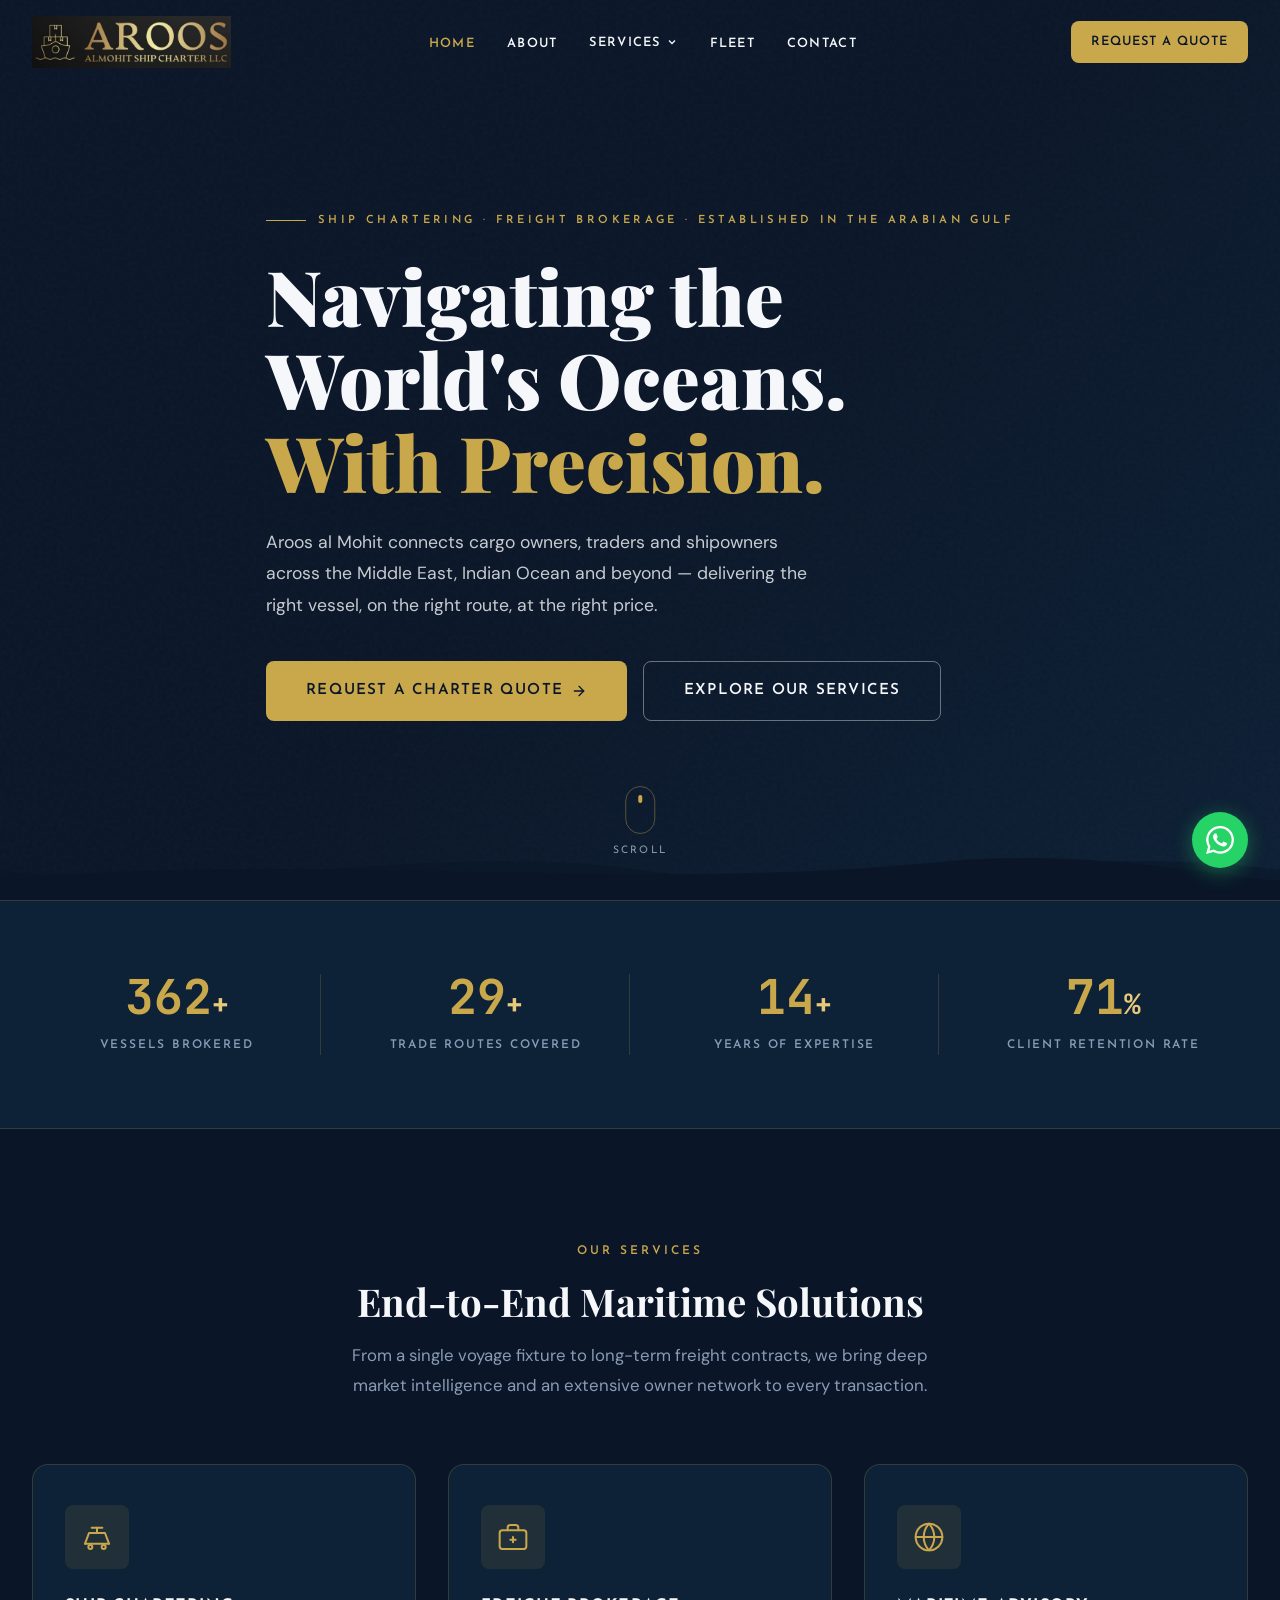
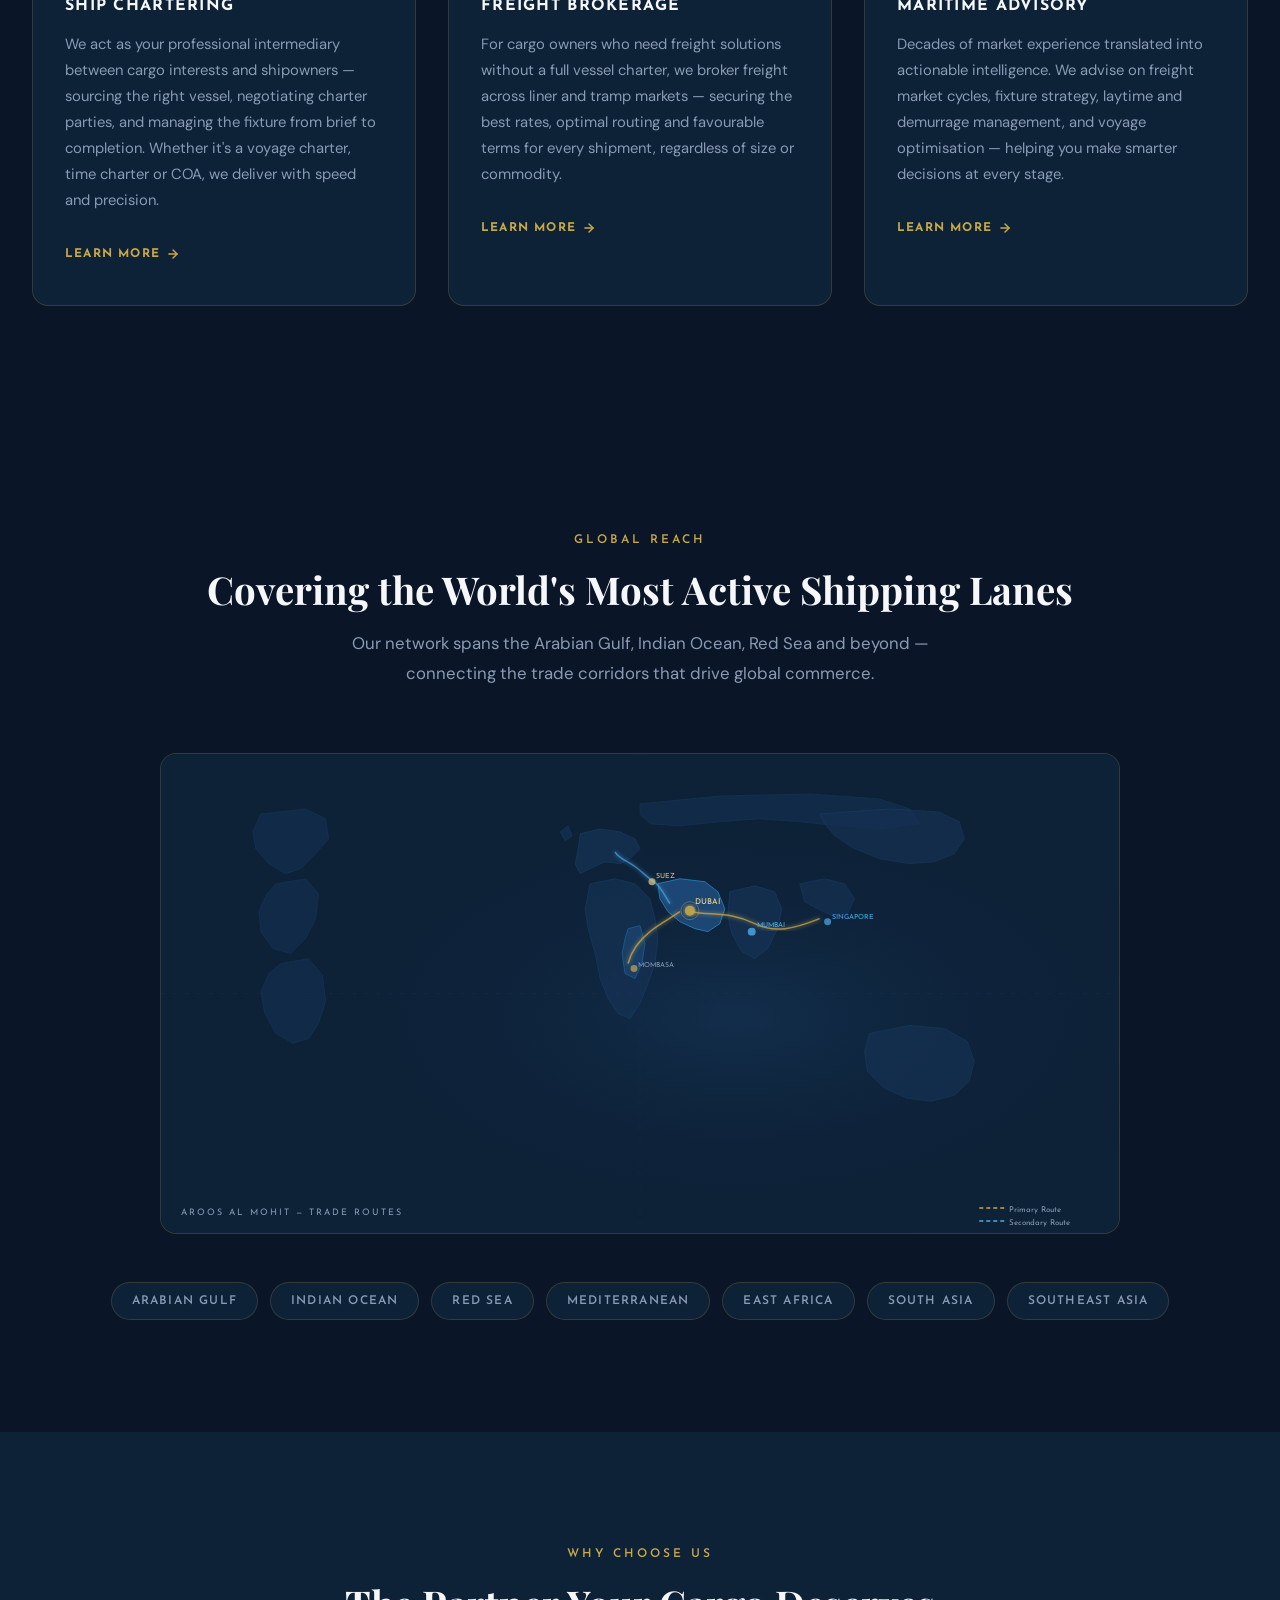
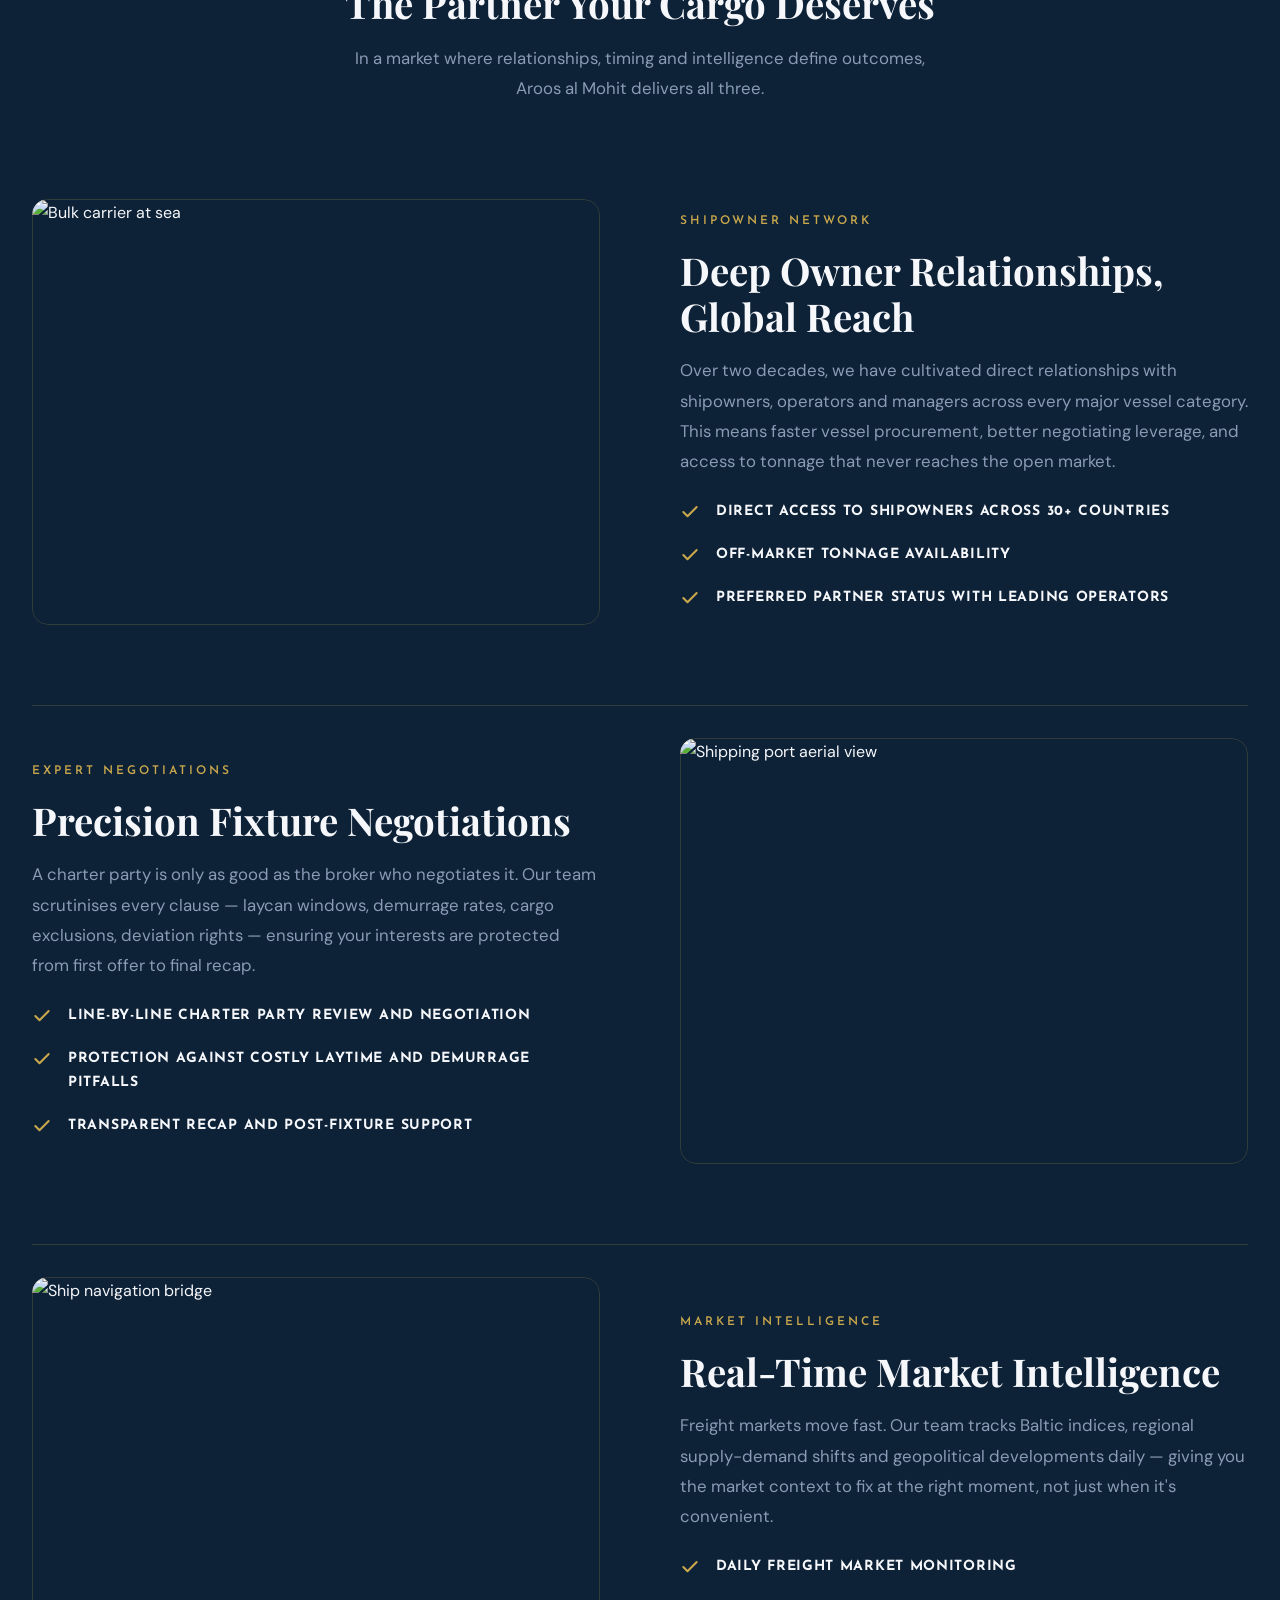
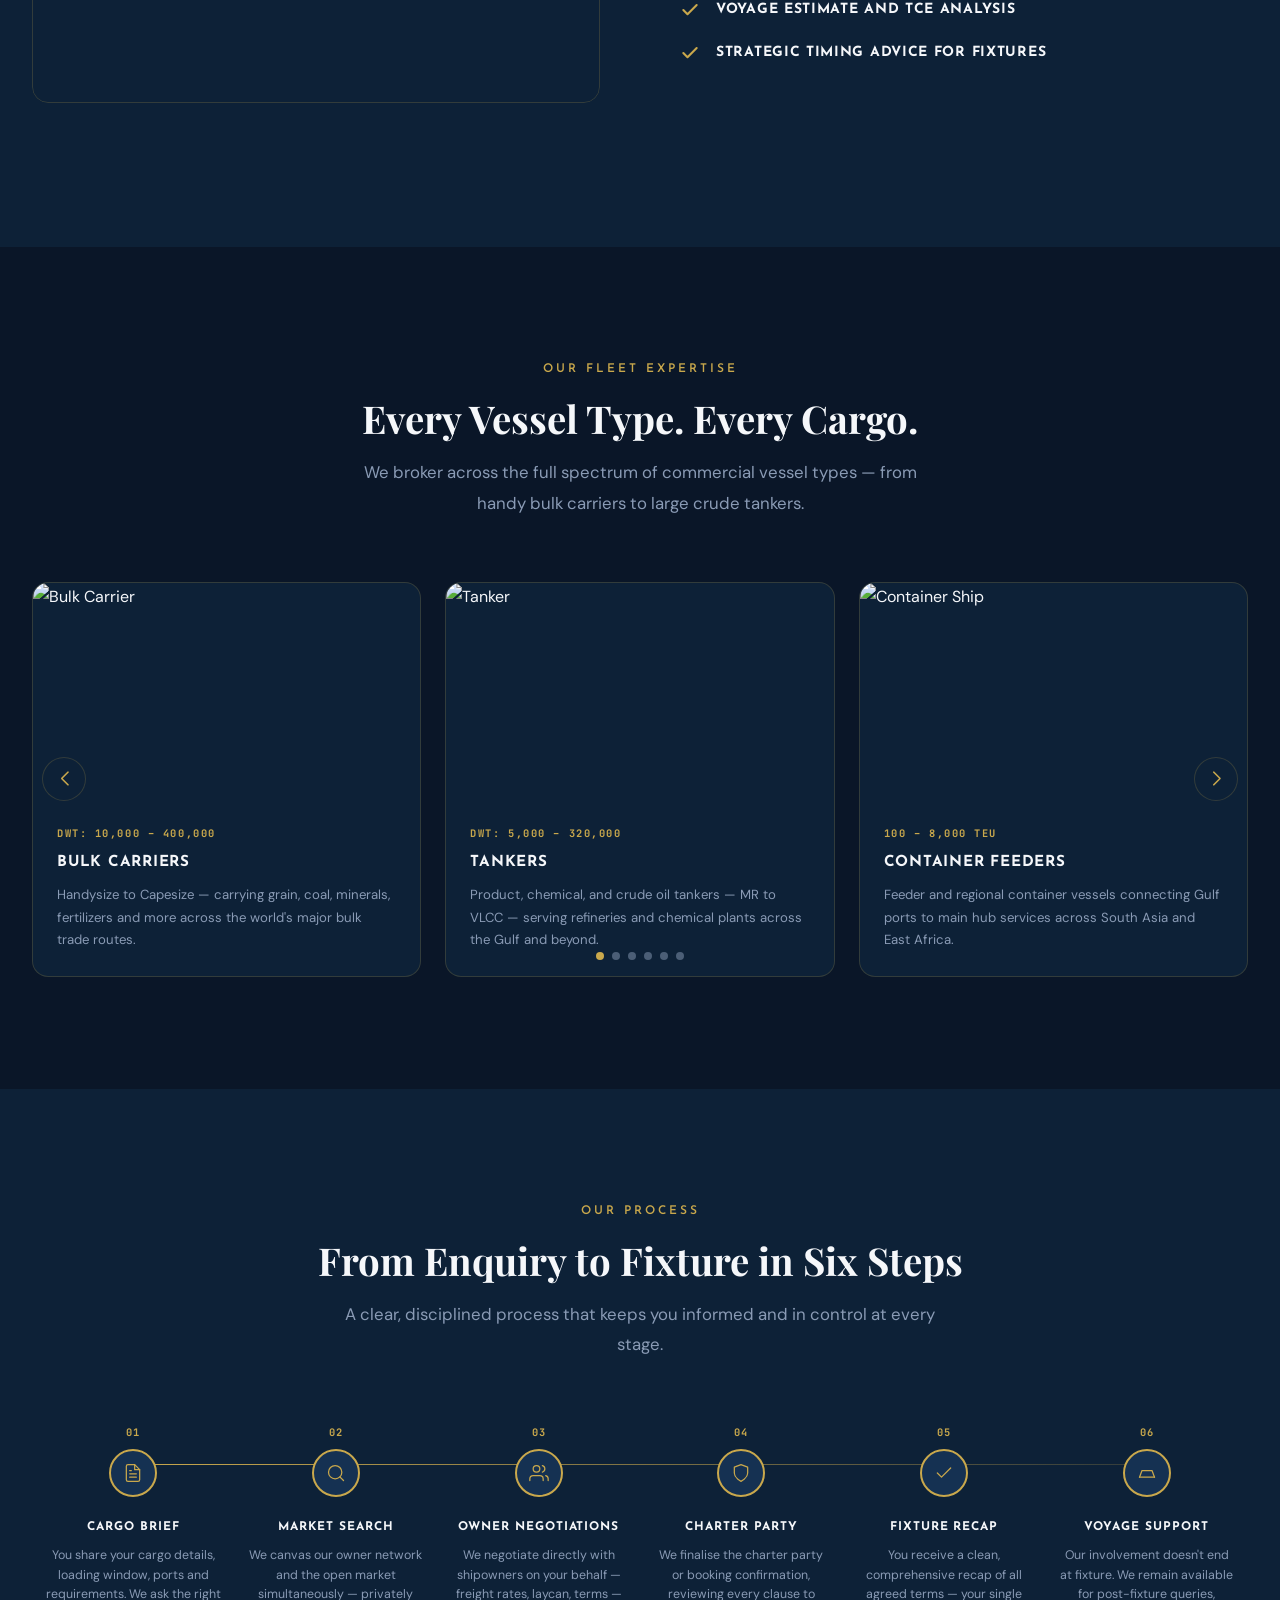
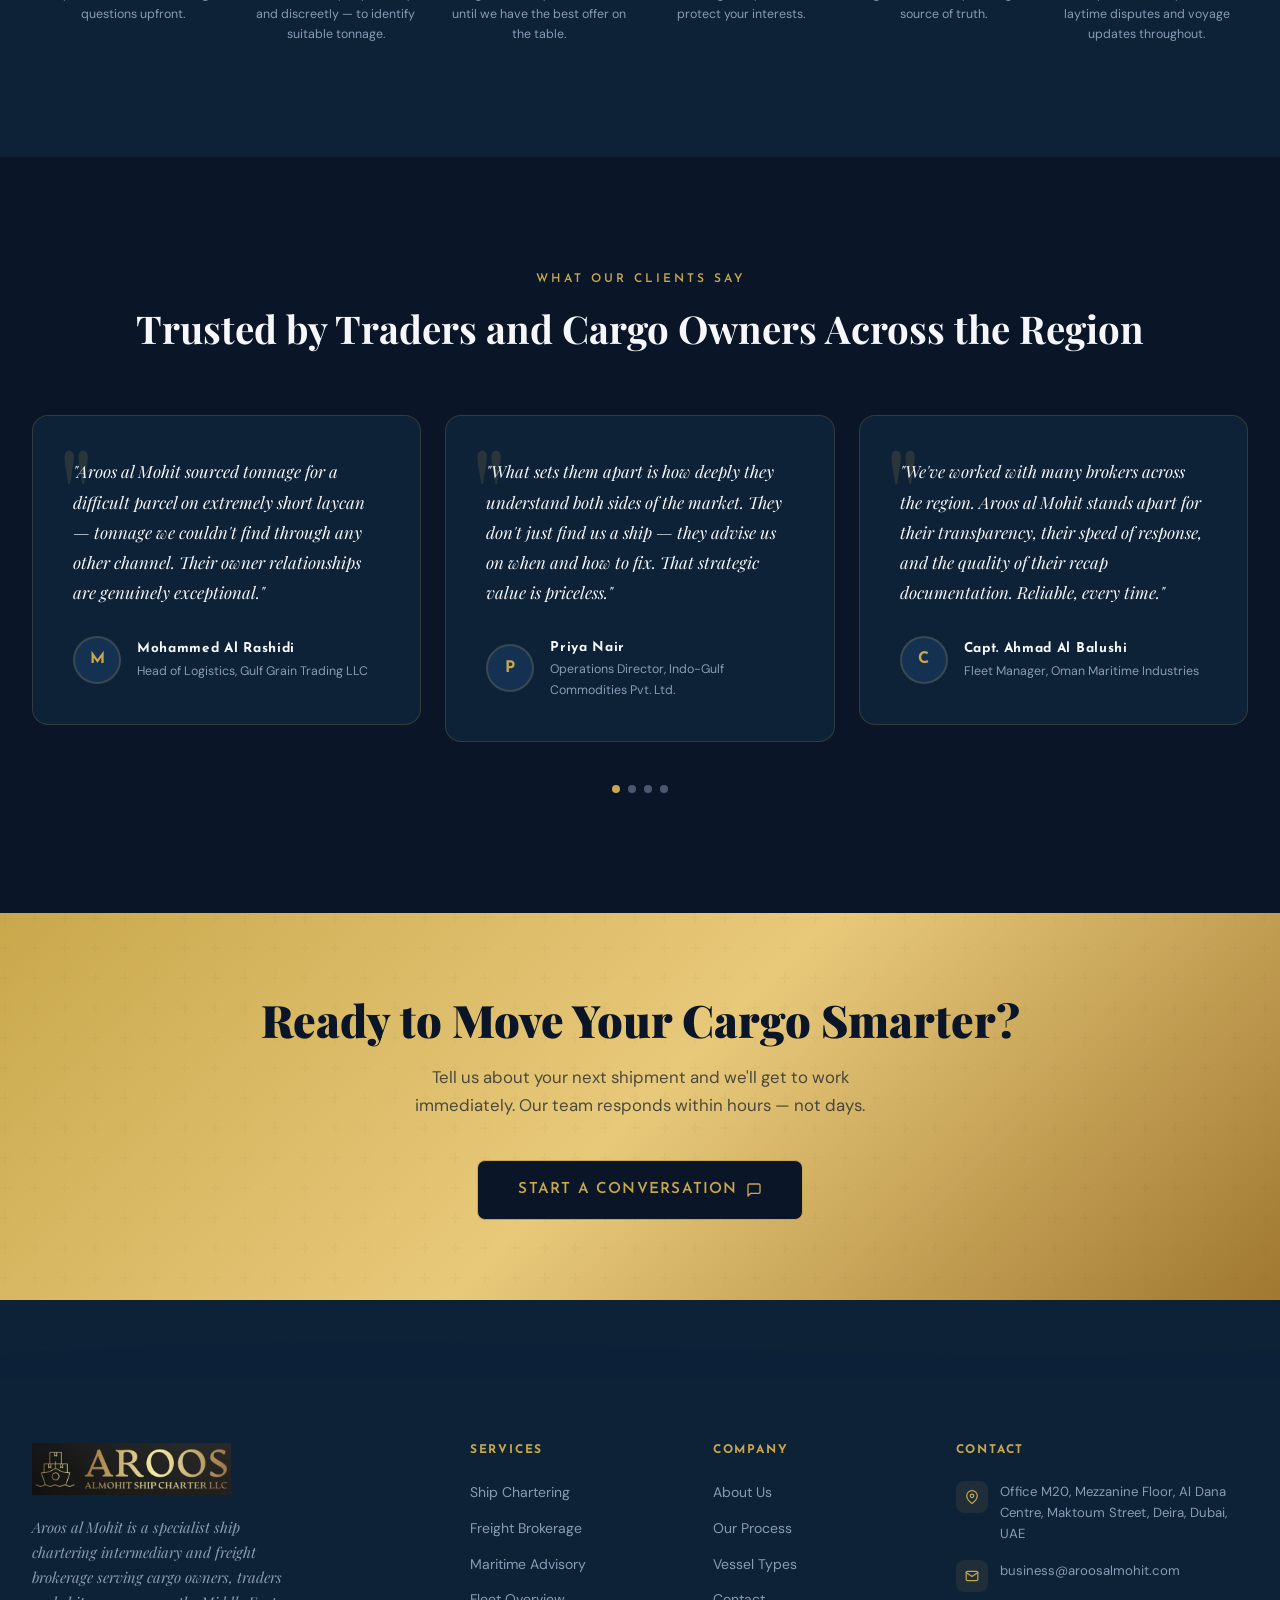
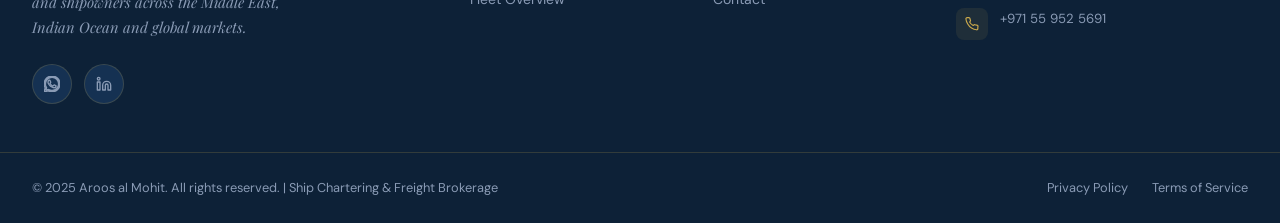
==== commit d2a047d4: "Update all content from AROOS_AL_MOHIT_WEBSITE_CONTENT.md + mobile-first CSS Content updates across " ====
--- a/index.html
+++ b/index.html
@@ -3,9 +3,9 @@
 <head>
   <meta charset="UTF-8">
   <meta name="viewport" content="width=device-width, initial-scale=1.0">
-  <title>Aroos Al Mohit — Ship Chartering & Freight Brokerage | Dubai, UAE</title>
-  <meta name="description" content="Aroos Al Mohit Ship Charter LLC — Professional ship chartering intermediary and freight brokerage specialists based in Dubai, UAE. Serving the Middle East, Indian Ocean, and global maritime trade lanes.">
-  <meta name="keywords" content="ship chartering, freight brokerage, maritime, Dubai, UAE, cargo, vessel, bulk carrier, tanker">
+  <title>Aroos al Mohit | Ship Chartering & Freight Brokerage — Arabian Gulf</title>
+  <meta name="description" content="Aroos al Mohit is a specialist ship chartering intermediary and freight broker serving cargo owners and traders across the Middle East, Indian Ocean and beyond. Request a quote today.">
+  <meta name="keywords" content="ship chartering, freight brokerage, maritime, Dubai, UAE, cargo, vessel, bulk carrier, tanker, Arabian Gulf">
   <link rel="canonical" href="https://aroosalmohit.com/">
 
   <!-- Open Graph -->
@@ -88,8 +88,10 @@
           <ul class="nav__dropdown-menu" role="list">
             <li><a href="./services/chartering.html"        class="nav__dropdown-item">Ship Chartering</a></li>
             <li><a href="./services/freight-brokerage.html" class="nav__dropdown-item">Freight Brokerage</a></li>
+            <li><a href="./services/advisory.html"          class="nav__dropdown-item">Maritime Advisory</a></li>
           </ul>
         </li>
+        <li><a href="./fleet.html"   class="nav__link">Fleet</a></li>
         <li><a href="./contact.html" class="nav__link">Contact</a></li>
       </ul>
 
@@ -108,6 +110,8 @@
   <a href="./about.html"  class="nav__mobile-link">About</a>
   <a href="./services/chartering.html"        class="nav__mobile-sub">Ship Chartering</a>
   <a href="./services/freight-brokerage.html" class="nav__mobile-sub">Freight Brokerage</a>
+  <a href="./services/advisory.html"          class="nav__mobile-sub">Maritime Advisory</a>
+  <a href="./fleet.html"   class="nav__mobile-link">Fleet</a>
   <a href="./contact.html" class="nav__mobile-link">Contact</a>
   <a href="./contact.html" class="btn btn-primary nav__mobile-cta">Request a Quote</a>
 </div>
@@ -121,7 +125,7 @@
 
   <div class="container">
     <div class="hero__content">
-      <span class="hero__label">Ship Chartering · Freight Brokerage · Dubai, UAE</span>
+      <span class="hero__label">Ship Chartering · Freight Brokerage · Established in the Arabian Gulf</span>
 
       <h1 class="hero__title">
         Navigating the<br>World's Oceans.
@@ -129,7 +133,7 @@
       </h1>
 
       <p class="hero__subtitle">
-        Connecting cargo owners to the right vessel, on the right route, at the right price — across the Middle East, Indian Ocean, and beyond.
+        Aroos al Mohit connects cargo owners, traders and shipowners across the Middle East, Indian Ocean and beyond — delivering the right vessel, on the right route, at the right price.
       </p>
 
       <div class="hero__ctas">
@@ -198,10 +202,10 @@
 <section id="services" class="section services-overview" aria-label="Our Services">
   <div class="container">
     <div class="section-header">
-      <span class="section-label" data-aos="fade-up">What We Do</span>
+      <span class="section-label" data-aos="fade-up">Our Services</span>
       <h2 class="section-title" data-aos="fade-up" data-aos-delay="100">End-to-End Maritime Solutions</h2>
       <p class="section-subtitle" data-aos="fade-up" data-aos-delay="200">
-        From single voyage charters to complex freight brokerage arrangements — we bring deep market knowledge and personal commitment to every fixture.
+        From a single voyage fixture to long-term freight contracts, we bring deep market intelligence and an extensive owner network to every transaction.
       </p>
     </div>
 
@@ -212,7 +216,7 @@
           <svg viewBox="0 0 24 24" aria-hidden="true"><path d="M3 17l3-8h12l3 8"/><path d="M3 17h18"/><path d="M12 9V5"/><path d="M8 5h8"/><circle cx="7" cy="19.5" r="1.5"/><circle cx="17" cy="19.5" r="1.5"/></svg>
         </div>
         <h3 class="service-card__title">Ship Chartering</h3>
-        <p class="service-card__desc">We act as a professional intermediary between cargo interests and shipowners — sourcing the right vessel, negotiating charter parties, and managing the fixture to completion.</p>
+        <p class="service-card__desc">We act as your professional intermediary between cargo interests and shipowners — sourcing the right vessel, negotiating charter parties, and managing the fixture from brief to completion. Whether it's a voyage charter, time charter or COA, we deliver with speed and precision.</p>
         <a href="./services/chartering.html" class="service-card__link">
           Learn More
           <svg width="14" height="14" viewBox="0 0 24 24" fill="none" stroke="currentColor" stroke-width="2.5" stroke-linecap="round" stroke-linejoin="round" aria-hidden="true"><line x1="5" y1="12" x2="19" y2="12"/><polyline points="12 5 19 12 12 19"/></svg>
@@ -225,7 +229,7 @@
           <svg viewBox="0 0 24 24" aria-hidden="true"><rect x="2" y="7" width="20" height="14" rx="2"/><path d="M16 7V5a2 2 0 0 0-2-2h-4a2 2 0 0 0-2 2v2"/><line x1="12" y1="12" x2="12" y2="16"/><line x1="10" y1="14" x2="14" y2="14"/></svg>
         </div>
         <h3 class="service-card__title">Freight Brokerage</h3>
-        <p class="service-card__desc">For cargo owners needing freight solutions without full vessel charters — we broker freight on existing services, securing the best rates, routing, and terms across liner and tramp markets.</p>
+        <p class="service-card__desc">For cargo owners who need freight solutions without a full vessel charter, we broker freight across liner and tramp markets — securing the best rates, optimal routing and favourable terms for every shipment, regardless of size or commodity.</p>
         <a href="./services/freight-brokerage.html" class="service-card__link">
           Learn More
           <svg width="14" height="14" viewBox="0 0 24 24" fill="none" stroke="currentColor" stroke-width="2.5" stroke-linecap="round" stroke-linejoin="round" aria-hidden="true"><line x1="5" y1="12" x2="19" y2="12"/><polyline points="12 5 19 12 12 19"/></svg>
@@ -238,9 +242,9 @@
           <svg viewBox="0 0 24 24" aria-hidden="true"><circle cx="12" cy="12" r="10"/><line x1="2" y1="12" x2="22" y2="12"/><path d="M12 2a15.3 15.3 0 0 1 4 10 15.3 15.3 0 0 1-4 10 15.3 15.3 0 0 1-4-10 15.3 15.3 0 0 1 4-10z"/></svg>
         </div>
         <h3 class="service-card__title">Maritime Advisory</h3>
-        <p class="service-card__desc">Strategic maritime consultancy services — freight rate intelligence, voyage optimisation, charter party review, laytime and demurrage support, and market analysis for cargo owners and operators.</p>
-        <a href="./contact.html" class="service-card__link">
-          Get in Touch
+        <p class="service-card__desc">Decades of market experience translated into actionable intelligence. We advise on freight market cycles, fixture strategy, laytime and demurrage management, and voyage optimisation — helping you make smarter decisions at every stage.</p>
+        <a href="./services/advisory.html" class="service-card__link">
+          Learn More
           <svg width="14" height="14" viewBox="0 0 24 24" fill="none" stroke="currentColor" stroke-width="2.5" stroke-linecap="round" stroke-linejoin="round" aria-hidden="true"><line x1="5" y1="12" x2="19" y2="12"/><polyline points="12 5 19 12 12 19"/></svg>
         </a>
       </div>
@@ -255,9 +259,9 @@
   <div class="container">
     <div class="section-header">
       <span class="section-label" data-aos="fade-up">Global Reach</span>
-      <h2 class="section-title" data-aos="fade-up" data-aos-delay="100">Our Trade Routes</h2>
+      <h2 class="section-title" data-aos="fade-up" data-aos-delay="100">Covering the World's Most Active Shipping Lanes</h2>
       <p class="section-subtitle" data-aos="fade-up" data-aos-delay="200">
-        Covering the world's most active shipping lanes — from the Arabian Gulf to East Africa, South Asia to the Mediterranean.
+        Our network spans the Arabian Gulf, Indian Ocean, Red Sea and beyond — connecting the trade corridors that drive global commerce.
       </p>
     </div>
 
@@ -410,10 +414,10 @@
 <section class="section why-aroos" aria-label="Why Choose Aroos Al Mohit">
   <div class="container">
     <div class="section-header">
-      <span class="section-label" data-aos="fade-up">Our Advantage</span>
-      <h2 class="section-title" data-aos="fade-up" data-aos-delay="100">Why Aroos Al Mohit</h2>
+      <span class="section-label" data-aos="fade-up">Why Choose Us</span>
+      <h2 class="section-title" data-aos="fade-up" data-aos-delay="100">The Partner Your Cargo Deserves</h2>
       <p class="section-subtitle" data-aos="fade-up" data-aos-delay="200">
-        Decades of market intelligence, global owner relationships, and a relentless focus on client outcomes.
+        In a market where relationships, timing and intelligence define outcomes, Aroos al Mohit delivers all three.
       </p>
     </div>
 
@@ -425,22 +429,22 @@
       </div>
       <div class="why-block__text">
         <span class="section-label">Shipowner Network</span>
-        <h3 class="section-title">Deep Market Relationships</h3>
+        <h3 class="section-title">Deep Owner Relationships, Global Reach</h3>
         <p class="section-subtitle" style="margin-bottom:1.5rem;">
-          Built over two decades, our network of vetted shipowners, operators, and liner services gives our clients access to vessels and opportunities that simply aren't available elsewhere.
+          Over two decades, we have cultivated direct relationships with shipowners, operators and managers across every major vessel category. This means faster vessel procurement, better negotiating leverage, and access to tonnage that never reaches the open market.
         </p>
         <div class="why-block__points">
           <div class="why-block__point">
             <div class="why-point-icon"><svg viewBox="0 0 24 24" aria-hidden="true"><polyline points="20 6 9 17 4 12"/></svg></div>
-            <p><strong>Global Owner Network</strong>Access to Handysize to Capesize bulkers, product and crude tankers, and multipurpose vessels worldwide.</p>
+            <p><strong>Direct access to shipowners across 30+ countries</strong></p>
           </div>
           <div class="why-block__point">
             <div class="why-point-icon"><svg viewBox="0 0 24 24" aria-hidden="true"><polyline points="20 6 9 17 4 12"/></svg></div>
-            <p><strong>Real-Time Market Intelligence</strong>Live freight rate tracking and daily market reports ensure every fixture is priced correctly.</p>
+            <p><strong>Off-market tonnage availability</strong></p>
           </div>
           <div class="why-block__point">
             <div class="why-point-icon"><svg viewBox="0 0 24 24" aria-hidden="true"><polyline points="20 6 9 17 4 12"/></svg></div>
-            <p><strong>Fast Turnaround</strong>Enquiry to vessel shortlist in hours — not days. Speed matters in maritime markets.</p>
+            <p><strong>Preferred partner status with leading operators</strong></p>
           </div>
         </div>
       </div>
@@ -456,20 +460,49 @@
         <span class="section-label">Expert Negotiations</span>
         <h3 class="section-title">Precision Fixture Negotiations</h3>
         <p class="section-subtitle" style="margin-bottom:1.5rem;">
-          A charter party is only as good as the negotiator behind it. Our team ensures every clause protects your interests — from demurrage terms to cargo exclusions.
+          A charter party is only as good as the broker who negotiates it. Our team scrutinises every clause — laycan windows, demurrage rates, cargo exclusions, deviation rights — ensuring your interests are protected from first offer to final recap.
         </p>
         <div class="why-block__points">
           <div class="why-block__point">
             <div class="why-point-icon"><svg viewBox="0 0 24 24" aria-hidden="true"><polyline points="20 6 9 17 4 12"/></svg></div>
-            <p><strong>Tailored Charter Party Negotiation</strong>Every clause reviewed with your operational needs in mind. No template approach.</p>
+            <p><strong>Line-by-line charter party review and negotiation</strong></p>
           </div>
           <div class="why-block__point">
             <div class="why-point-icon"><svg viewBox="0 0 24 24" aria-hidden="true"><polyline points="20 6 9 17 4 12"/></svg></div>
-            <p><strong>End-to-End Voyage Support</strong>Post-fixture support including vessel tracking, laytime monitoring, and demurrage resolution.</p>
+            <p><strong>Protection against costly laytime and demurrage pitfalls</strong></p>
           </div>
           <div class="why-block__point">
             <div class="why-point-icon"><svg viewBox="0 0 24 24" aria-hidden="true"><polyline points="20 6 9 17 4 12"/></svg></div>
-            <p><strong>Transparent Dealings</strong>No hidden fees. No conflicted interests. Just honest brokerage, every time.</p>
+            <p><strong>Transparent recap and post-fixture support</strong></p>
+          </div>
+        </div>
+      </div>
+    </div>
+
+    <!-- Block 3 -->
+    <div class="why-block" data-aos="fade-up">
+      <div class="why-block__image">
+        <img src="https://images.unsplash.com/photo-1578575437130-527eed3abbec?w=800&q=80"
+             alt="Ship navigation bridge" loading="lazy">
+      </div>
+      <div class="why-block__text">
+        <span class="section-label">Market Intelligence</span>
+        <h3 class="section-title">Real-Time Market Intelligence</h3>
+        <p class="section-subtitle" style="margin-bottom:1.5rem;">
+          Freight markets move fast. Our team tracks Baltic indices, regional supply-demand shifts and geopolitical developments daily — giving you the market context to fix at the right moment, not just when it's convenient.
+        </p>
+        <div class="why-block__points">
+          <div class="why-block__point">
+            <div class="why-point-icon"><svg viewBox="0 0 24 24" aria-hidden="true"><polyline points="20 6 9 17 4 12"/></svg></div>
+            <p><strong>Daily freight market monitoring</strong></p>
+          </div>
+          <div class="why-block__point">
+            <div class="why-point-icon"><svg viewBox="0 0 24 24" aria-hidden="true"><polyline points="20 6 9 17 4 12"/></svg></div>
+            <p><strong>Voyage estimate and TCE analysis</strong></p>
+          </div>
+          <div class="why-block__point">
+            <div class="why-point-icon"><svg viewBox="0 0 24 24" aria-hidden="true"><polyline points="20 6 9 17 4 12"/></svg></div>
+            <p><strong>Strategic timing advice for fixtures</strong></p>
           </div>
         </div>
       </div>
@@ -483,10 +516,10 @@
 <section class="section vessels" aria-label="Vessel Types We Broker">
   <div class="container">
     <div class="section-header">
-      <span class="section-label" data-aos="fade-up">Our Fleet Access</span>
-      <h2 class="section-title" data-aos="fade-up" data-aos-delay="100">Vessel Types We Broker</h2>
+      <span class="section-label" data-aos="fade-up">Our Fleet Expertise</span>
+      <h2 class="section-title" data-aos="fade-up" data-aos-delay="100">Every Vessel Type. Every Cargo.</h2>
       <p class="section-subtitle" data-aos="fade-up" data-aos-delay="200">
-        From Handysize bulk carriers to offshore support vessels — access to the full spectrum of commercial shipping.
+        We broker across the full spectrum of commercial vessel types — from handy bulk carriers to large crude tankers.
       </p>
     </div>
 
@@ -586,9 +619,9 @@
   <div class="container">
     <div class="section-header">
       <span class="section-label" data-aos="fade-up">Our Process</span>
-      <h2 class="section-title" data-aos="fade-up" data-aos-delay="100">From Enquiry to Fixture in 6 Steps</h2>
+      <h2 class="section-title" data-aos="fade-up" data-aos-delay="100">From Enquiry to Fixture in Six Steps</h2>
       <p class="section-subtitle" data-aos="fade-up" data-aos-delay="200">
-        A streamlined, transparent process that keeps you informed at every stage.
+        A clear, disciplined process that keeps you informed and in control at every stage.
       </p>
     </div>
 
@@ -600,7 +633,7 @@
           <svg viewBox="0 0 24 24" aria-hidden="true"><path d="M14 2H6a2 2 0 0 0-2 2v16a2 2 0 0 0 2 2h12a2 2 0 0 0 2-2V8z"/><polyline points="14 2 14 8 20 8"/><line x1="16" y1="13" x2="8" y2="13"/><line x1="16" y1="17" x2="8" y2="17"/><polyline points="10 9 9 9 8 9"/></svg>
         </div>
         <div class="timeline-step__title">Cargo Brief</div>
-        <p class="timeline-step__desc">You provide cargo details — type, quantity, loading/discharging ports, laycan, and any special requirements.</p>
+        <p class="timeline-step__desc">You share your cargo details, loading window, ports and requirements. We ask the right questions upfront.</p>
       </div>
 
       <div class="timeline-step">
@@ -609,7 +642,7 @@
           <svg viewBox="0 0 24 24" aria-hidden="true"><circle cx="11" cy="11" r="8"/><line x1="21" y1="21" x2="16.65" y2="16.65"/></svg>
         </div>
         <div class="timeline-step__title">Market Search</div>
-        <p class="timeline-step__desc">We search our global network of shipowners and position lists for the most suitable vessels on your route.</p>
+        <p class="timeline-step__desc">We canvas our owner network and the open market simultaneously — privately and discreetly — to identify suitable tonnage.</p>
       </div>
 
       <div class="timeline-step">
@@ -618,7 +651,7 @@
           <svg viewBox="0 0 24 24" aria-hidden="true"><path d="M17 21v-2a4 4 0 0 0-4-4H5a4 4 0 0 0-4 4v2"/><circle cx="9" cy="7" r="4"/><path d="M23 21v-2a4 4 0 0 0-3-3.87"/><path d="M16 3.13a4 4 0 0 1 0 7.75"/></svg>
         </div>
         <div class="timeline-step__title">Owner Negotiations</div>
-        <p class="timeline-step__desc">We negotiate directly with vessel owners on freight rates, terms, and vessel conditions on your behalf.</p>
+        <p class="timeline-step__desc">We negotiate directly with shipowners on your behalf — freight rates, laycan, terms — until we have the best offer on the table.</p>
       </div>
 
       <div class="timeline-step">
@@ -627,7 +660,7 @@
           <svg viewBox="0 0 24 24" aria-hidden="true"><path d="M12 22s8-4 8-10V5l-8-3-8 3v7c0 6 8 10 8 10z"/></svg>
         </div>
         <div class="timeline-step__title">Charter Party</div>
-        <p class="timeline-step__desc">We draft and review the charter party agreement — ensuring every clause protects your commercial interests.</p>
+        <p class="timeline-step__desc">We finalise the charter party or booking confirmation, reviewing every clause to protect your interests.</p>
       </div>
 
       <div class="timeline-step">
@@ -636,7 +669,7 @@
           <svg viewBox="0 0 24 24" aria-hidden="true"><polyline points="20 6 9 17 4 12"/></svg>
         </div>
         <div class="timeline-step__title">Fixture Recap</div>
-        <p class="timeline-step__desc">A full fixture recap is issued confirming all agreed terms — the final record of the charter agreement.</p>
+        <p class="timeline-step__desc">You receive a clean, comprehensive recap of all agreed terms — your single source of truth.</p>
       </div>
 
       <div class="timeline-step">
@@ -645,7 +678,7 @@
           <svg viewBox="0 0 24 24" aria-hidden="true"><path d="M3 17l3-8h12l3 8"/><path d="M3 17h18"/></svg>
         </div>
         <div class="timeline-step__title">Voyage Support</div>
-        <p class="timeline-step__desc">Post-fixture support: vessel tracking, laytime calculations, demurrage monitoring, and dispute resolution.</p>
+        <p class="timeline-step__desc">Our involvement doesn't end at fixture. We remain available for post-fixture queries, laytime disputes and voyage updates throughout.</p>
       </div>
 
     </div>
@@ -658,8 +691,8 @@
 <section class="section testimonials" aria-label="Client Testimonials">
   <div class="container">
     <div class="section-header">
-      <span class="section-label" data-aos="fade-up">Testimonials</span>
-      <h2 class="section-title" data-aos="fade-up" data-aos-delay="100">What Our Clients Say</h2>
+      <span class="section-label" data-aos="fade-up">What Our Clients Say</span>
+      <h2 class="section-title" data-aos="fade-up" data-aos-delay="100">Trusted by Traders and Cargo Owners Across the Region</h2>
     </div>
 
     <div class="swiper testimonials-swiper" data-aos="fade-up" data-aos-delay="100">
@@ -667,56 +700,56 @@
 
         <div class="swiper-slide">
           <div class="testimonial-card">
-            <p class="testimonial-card__text">"Aroos Al Mohit consistently delivers — fast vessel responses, competitive rates, and charter parties that actually protect us. They've been our go-to broker for bulk movements out of the Gulf for three years."</p>
+            <p class="testimonial-card__text">"Aroos al Mohit sourced tonnage for a difficult parcel on extremely short laycan — tonnage we couldn't find through any other channel. Their owner relationships are genuinely exceptional."</p>
+            <div class="testimonial-card__author">
+              <div class="testimonial-card__avatar">M</div>
+              <div>
+                <div class="testimonial-card__name">Mohammed Al Rashidi</div>
+                <div class="testimonial-card__role">Head of Logistics, Gulf Grain Trading LLC</div>
+              </div>
+            </div>
+          </div>
+        </div>
+
+        <div class="swiper-slide">
+          <div class="testimonial-card">
+            <p class="testimonial-card__text">"What sets them apart is how deeply they understand both sides of the market. They don't just find us a ship — they advise us on when and how to fix. That strategic value is priceless."</p>
+            <div class="testimonial-card__author">
+              <div class="testimonial-card__avatar">P</div>
+              <div>
+                <div class="testimonial-card__name">Priya Nair</div>
+                <div class="testimonial-card__role">Operations Director, Indo-Gulf Commodities Pvt. Ltd.</div>
+              </div>
+            </div>
+          </div>
+        </div>
+
+        <div class="swiper-slide">
+          <div class="testimonial-card">
+            <p class="testimonial-card__text">"We've worked with many brokers across the region. Aroos al Mohit stands apart for their transparency, their speed of response, and the quality of their recap documentation. Reliable, every time."</p>
+            <div class="testimonial-card__author">
+              <div class="testimonial-card__avatar">C</div>
+              <div>
+                <div class="testimonial-card__name">Capt. Ahmad Al Balushi</div>
+                <div class="testimonial-card__role">Fleet Manager, Oman Maritime Industries</div>
+              </div>
+            </div>
+          </div>
+        </div>
+
+        <div class="swiper-slide">
+          <div class="testimonial-card">
+            <p class="testimonial-card__text">"From the first enquiry to the final discharge report, their team was proactive, professional and always available. We fixed three voyages with them last year and will continue doing so."</p>
             <div class="testimonial-card__author">
               <div class="testimonial-card__avatar">S</div>
               <div>
-                <div class="testimonial-card__name">Suleiman Al Rashidi</div>
-                <div class="testimonial-card__role">Head of Logistics, Gulf Grain Trading Co.</div>
+                <div class="testimonial-card__name">Sara Khalil</div>
+                <div class="testimonial-card__role">Commodity Trader, East Africa Agri-Trade Co.</div>
               </div>
             </div>
           </div>
         </div>
 
-        <div class="swiper-slide">
-          <div class="testimonial-card">
-            <p class="testimonial-card__text">"The market intelligence Aroos Al Mohit brings to every deal is exceptional. They knew the right rate windows and had two suitable vessels quoted within 90 minutes of our enquiry."</p>
-            <div class="testimonial-card__author">
-              <div class="testimonial-card__avatar">R</div>
-              <div>
-                <div class="testimonial-card__name">Rajesh Mehta</div>
-                <div class="testimonial-card__role">Director, Mehta Commodities Ltd, Mumbai</div>
-              </div>
-            </div>
-          </div>
-        </div>
-
-        <div class="swiper-slide">
-          <div class="testimonial-card">
-            <p class="testimonial-card__text">"From demurrage disputes to COA structuring — Anish and his team bring a level of detail and advocacy that's rare in freight brokerage. Highly recommended for complex cargo requirements."</p>
-            <div class="testimonial-card__author">
-              <div class="testimonial-card__avatar">F</div>
-              <div>
-                <div class="testimonial-card__name">Fatima Al Zaabi</div>
-                <div class="testimonial-card__role">Procurement Manager, Emirates Chemical Industries</div>
-              </div>
-            </div>
-          </div>
-        </div>
-
-        <div class="swiper-slide">
-          <div class="testimonial-card">
-            <p class="testimonial-card__text">"We've worked with many brokers across the Indian Ocean lanes. Aroos Al Mohit stands out for their transparency and the personal attention they give every shipment, large or small."</p>
-            <div class="testimonial-card__author">
-              <div class="testimonial-card__avatar">A</div>
-              <div>
-                <div class="testimonial-card__name">Ahmed Bin Yousef</div>
-                <div class="testimonial-card__role">CEO, East Africa Shipping Partners</div>
-              </div>
-            </div>
-          </div>
-        </div>
-
       </div>
       <div class="swiper-pagination" style="margin-top:2rem;position:relative;bottom:auto;"></div>
     </div>
@@ -729,8 +762,8 @@
 <section class="cta-banner" aria-label="Call to Action">
   <div class="container">
     <div class="cta-banner__content" data-aos="fade-up">
-      <h2 class="cta-banner__title">Ready to move your cargo smarter?</h2>
-      <p class="cta-banner__sub">Tell us about your shipment and we'll come back with options within 24 hours.</p>
+      <h2 class="cta-banner__title">Ready to Move Your Cargo Smarter?</h2>
+      <p class="cta-banner__sub">Tell us about your next shipment and we'll get to work immediately. Our team responds within hours — not days.</p>
       <a href="./contact.html" class="btn btn-dark btn-lg shimmer-btn">
         Start a Conversation
         <svg width="16" height="16" viewBox="0 0 24 24" fill="none" stroke="currentColor" stroke-width="2" stroke-linecap="round" stroke-linejoin="round" aria-hidden="true"><path d="M21 15a2 2 0 0 1-2 2H7l-4 4V5a2 2 0 0 1 2-2h14a2 2 0 0 1 2 2z"/></svg>
@@ -761,7 +794,7 @@
             <img src="./assets/images/logo.png" alt="Aroos Al Mohit Ship Charter LLC" height="52">
           </div>
           <p class="footer__tagline">
-            "Bride of the Ocean" — Connecting cargo owners to the right vessel, on the right route, at the right price.
+            Aroos al Mohit is a specialist ship chartering intermediary and freight brokerage serving cargo owners, traders and shipowners across the Middle East, Indian Ocean and global markets.
           </p>
           <div class="footer__socials">
             <a href="https://wa.me/971559525691" target="_blank" rel="noopener noreferrer" class="social-link" aria-label="WhatsApp">
@@ -779,9 +812,8 @@
           <ul class="footer__links">
             <li><a href="./services/chartering.html"        class="footer__link">Ship Chartering</a></li>
             <li><a href="./services/freight-brokerage.html" class="footer__link">Freight Brokerage</a></li>
-            <li><a href="./contact.html"                    class="footer__link">Maritime Advisory</a></li>
-            <li><a href="./contact.html"                    class="footer__link">Voyage Charter</a></li>
-            <li><a href="./contact.html"                    class="footer__link">Time Charter</a></li>
+            <li><a href="./services/advisory.html"          class="footer__link">Maritime Advisory</a></li>
+            <li><a href="./fleet.html"                      class="footer__link">Fleet Overview</a></li>
           </ul>
         </div>
 
@@ -789,10 +821,10 @@
         <div>
           <h3 class="footer__heading">Company</h3>
           <ul class="footer__links">
-            <li><a href="./about.html"   class="footer__link">About Us</a></li>
-            <li><a href="./about.html#team"   class="footer__link">Our Team</a></li>
-            <li><a href="./about.html#values" class="footer__link">Our Values</a></li>
-            <li><a href="./contact.html" class="footer__link">Contact</a></li>
+            <li><a href="./about.html"        class="footer__link">About Us</a></li>
+            <li><a href="./about.html#team"   class="footer__link">Our Process</a></li>
+            <li><a href="./fleet.html"        class="footer__link">Vessel Types</a></li>
+            <li><a href="./contact.html"      class="footer__link">Contact</a></li>
           </ul>
         </div>
 
@@ -827,7 +859,7 @@
 
   <div class="container">
     <div class="footer__bottom">
-      <p class="footer__copy">© 2025 Aroos Al Mohit Ship Charter LLC. All rights reserved.</p>
+      <p class="footer__copy">© 2025 Aroos al Mohit. All rights reserved. | Ship Chartering & Freight Brokerage</p>
       <div class="footer__bottom-links">
         <a href="#" class="footer__bottom-link">Privacy Policy</a>
         <a href="#" class="footer__bottom-link">Terms of Service</a>
--- a/assets/css/main.css
+++ b/assets/css/main.css
@@ -105,20 +105,20 @@
 .container {
   max-width: var(--max-width);
   margin: 0 auto;
-  padding: 0 2rem;
+  padding: 0 1.25rem;
 }
 
 .section {
-  padding: 6rem 0;
+  padding: 3.5rem 0;
 }
 
 .section--dark  { background-color: var(--ocean-dark); }
 .section--navy  { background-color: var(--navy); }
 .section--mid   { background-color: var(--navy-mid); }
 
-.grid-2 { display: grid; grid-template-columns: 1fr 1fr; gap: 2rem; align-items: center; }
-.grid-3 { display: grid; grid-template-columns: repeat(3, 1fr); gap: 2rem; }
-.grid-4 { display: grid; grid-template-columns: repeat(4, 1fr); gap: 2rem; }
+.grid-2 { display: grid; grid-template-columns: 1fr; gap: 2rem; align-items: center; }
+.grid-3 { display: grid; grid-template-columns: 1fr; gap: 1.5rem; }
+.grid-4 { display: grid; grid-template-columns: 1fr 1fr; gap: 1.25rem; }
 
 .flex { display: flex; }
 .flex-center { display: flex; align-items: center; justify-content: center; }
@@ -236,7 +236,7 @@
 }
 
 .nav__links {
-  display: flex;
+  display: none;
   align-items: center;
   gap: 0.25rem;
 }
@@ -315,11 +315,11 @@
   background: rgba(201,168,76,0.08);
 }
 
-.nav__cta { margin-left: 1rem; }
+.nav__cta { margin-left: 1rem; display: none; }
 
 /* Hamburger */
 .nav__hamburger {
-  display: none;
+  display: flex;
   flex-direction: column;
   gap: 5px;
   padding: 0.5rem;
@@ -544,8 +544,8 @@
 
 .stats__grid {
   display: grid;
-  grid-template-columns: repeat(4, 1fr);
-  gap: 2rem;
+  grid-template-columns: 1fr 1fr;
+  gap: 1.25rem;
 }
 
 .stats__item {
@@ -741,8 +741,8 @@
 
 .why-block {
   display: grid;
-  grid-template-columns: 1fr 1fr;
-  gap: 5rem;
+  grid-template-columns: 1fr;
+  gap: 2.5rem;
   align-items: center;
   padding: 2rem 0;
 }
@@ -907,21 +907,10 @@
 
 .timeline {
   display: grid;
-  grid-template-columns: repeat(6, 1fr);
-  gap: 0;
+  grid-template-columns: 1fr 1fr;
+  gap: 2.5rem 1.5rem;
   position: relative;
   margin-top: 3rem;
-}
-
-.timeline::before {
-  content: '';
-  position: absolute;
-  top: 2.5rem;
-  left: calc(100% / 12);
-  right: calc(100% / 12);
-  height: 1px;
-  background: linear-gradient(90deg, var(--gold), rgba(201,168,76,0.2));
-  z-index: 0;
 }
 
 .timeline-step {
@@ -1123,8 +1112,8 @@
 
 .footer__grid {
   display: grid;
-  grid-template-columns: 2fr 1fr 1fr 1.5fr;
-  gap: 3rem;
+  grid-template-columns: 1fr;
+  gap: 2rem;
 }
 
 .footer__brand {}
@@ -1383,8 +1372,8 @@
    -------------------------------------------------------------------------- */
 .icon-grid {
   display: grid;
-  grid-template-columns: repeat(3, 1fr);
-  gap: 1.5rem;
+  grid-template-columns: 1fr 1fr;
+  gap: 1rem;
 }
 
 .icon-card {
@@ -1449,8 +1438,8 @@
 
 .contact-grid {
   display: grid;
-  grid-template-columns: 1fr 1.6fr;
-  gap: 4rem;
+  grid-template-columns: 1fr;
+  gap: 3rem;
   align-items: start;
 }
 
@@ -1517,7 +1506,7 @@
 
 .form-row {
   display: grid;
-  grid-template-columns: 1fr 1fr;
+  grid-template-columns: 1fr;
   gap: 1.25rem;
   margin-bottom: 1.25rem;
 }
@@ -1652,8 +1641,8 @@
 
 .team-grid {
   display: grid;
-  grid-template-columns: repeat(3, 1fr);
-  gap: 2rem;
+  grid-template-columns: 1fr;
+  gap: 1.5rem;
   margin-top: 3rem;
 }
 
--- a/assets/css/responsive.css
+++ b/assets/css/responsive.css
@@ -1,127 +1,141 @@
 /* ==========================================================================
    AROOS AL MOHIT — Responsive Stylesheet
-   Mobile-first approach: base = mobile, then scale up
-   Breakpoints: 640px (sm) | 768px (md/tablet) | 1024px (lg/desktop) | 1280px (xl)
+   Mobile-first: base styles are mobile, scale UP at each breakpoint.
+   Breakpoints: 480px | 640px | 768px | 1024px | 1280px | 1440px
    ========================================================================== */
 
 /* --------------------------------------------------------------------------
-   Extra small / base mobile adjustments (<= 480px)
+   480px — Small mobile
    -------------------------------------------------------------------------- */
-@media (max-width: 480px) {
-  .container { padding: 0 1.25rem; }
-
-  .section { padding: 4rem 0; }
-
-  .hero__title { font-size: 2.2rem; }
-  .hero__subtitle { font-size: 0.95rem; }
-  .hero__ctas { flex-direction: column; align-items: flex-start; }
-
-  .stats__grid { grid-template-columns: repeat(2, 1fr); }
-  .stats__item:nth-child(2)::after { display: none; }
-  .stats__item:nth-child(3)::after { display: none; }
-
-  .timeline { grid-template-columns: 1fr 1fr; gap: 2rem; }
-  .timeline::before { display: none; }
-
-  .form-row { grid-template-columns: 1fr; }
-
-  .cta-banner { padding: 3.5rem 0; }
-
-  .footer__grid { grid-template-columns: 1fr; gap: 2rem; }
-  .footer__bottom { flex-direction: column; align-items: flex-start; }
-  .footer__bottom-links { flex-wrap: wrap; gap: 1rem; }
-
-  .whatsapp-float { bottom: 1.25rem; right: 1.25rem; width: 48px; height: 48px; }
-
-  .team-grid { grid-template-columns: 1fr; }
-  .icon-grid { grid-template-columns: 1fr 1fr; }
+@media (min-width: 480px) {
+  .container { padding: 0 1.5rem; }
 }
 
 /* --------------------------------------------------------------------------
-   Small (640px)
+   640px — Large mobile / small tablet
    -------------------------------------------------------------------------- */
-@media (max-width: 640px) {
-  .grid-3 { grid-template-columns: 1fr; }
-  .grid-4 { grid-template-columns: repeat(2, 1fr); }
+@media (min-width: 640px) {
+  .section { padding: 4.5rem 0; }
+  .container { padding: 0 1.75rem; }
 
-  .page-hero__title { font-size: 2.25rem; }
+  /* 2-col grids expand */
+  .grid-3 { grid-template-columns: 1fr 1fr; gap: 1.5rem; }
+  .icon-grid { grid-template-columns: repeat(3, 1fr); gap: 1.25rem; }
+
+  /* Stats: all 4 in a row */
+  .stats__grid { grid-template-columns: repeat(4, 1fr); }
+  .stats__item:not(:last-child)::after {
+    content: '';
+    position: absolute;
+    right: 0; top: 15%; bottom: 15%;
+    width: 1px;
+    background: var(--border);
+  }
+
+  /* Form row 2-col */
+  .form-row { grid-template-columns: 1fr 1fr; }
 }
 
 /* --------------------------------------------------------------------------
-   Tablet (768px)
+   768px — Tablet
    -------------------------------------------------------------------------- */
-@media (max-width: 768px) {
-  /* Nav */
-  .nav__links { display: none; }
-  .nav__cta { display: none; }
-  .nav__hamburger { display: flex; }
-  .nav__mobile { display: flex; }
+@media (min-width: 768px) {
+  .section { padding: 5.5rem 0; }
+  .container { padding: 0 2rem; }
 
-  /* Hero */
-  .hero__bg { background-attachment: scroll; }
-  .hero__content { max-width: 100%; }
+  /* Nav — show desktop links, hide hamburger */
+  .nav__links { display: flex; }
+  .nav__cta   { display: inline-flex; }
+  .nav__hamburger { display: none; }
+  .nav__mobile { display: none !important; }
 
-  /* Stats */
-  .stats__grid { grid-template-columns: repeat(2, 1fr); }
-  .stats__item:nth-child(even)::after { display: none; }
+  /* 2-col layouts */
+  .grid-2 { grid-template-columns: 1fr 1fr; gap: 3rem; }
+  .grid-4 { grid-template-columns: repeat(4, 1fr); gap: 1.5rem; }
 
-  /* Services grid */
-  .grid-3 { grid-template-columns: 1fr 1fr; }
-  .grid-3 > *:last-child:nth-child(odd) { grid-column: 1 / -1; max-width: 400px; margin: 0 auto; }
+  /* Timeline: 3-col on tablet */
+  .timeline { grid-template-columns: repeat(3, 1fr); gap: 2.5rem 1.5rem; }
 
-  /* Why blocks */
-  .why-block,
-  .why-block.reverse { grid-template-columns: 1fr; gap: 2.5rem; direction: ltr; }
-  .why-block.reverse > * { direction: ltr; }
-  .why-block.reverse .why-block__image { order: -1; }
+  /* Team: 2-col on tablet */
+  .team-grid { grid-template-columns: 1fr 1fr; gap: 1.75rem; }
 
-  /* Timeline */
-  .timeline {
-    grid-template-columns: repeat(3, 1fr);
-    gap: 2.5rem 1.5rem;
-  }
-  .timeline::before { display: none; }
-
-  /* Team grid */
-  .team-grid { grid-template-columns: repeat(2, 1fr); }
-
-  /* Icon grid */
-  .icon-grid { grid-template-columns: repeat(2, 1fr); }
-
-  /* Contact */
-  .contact-grid { grid-template-columns: 1fr; gap: 2.5rem; }
-
-  /* Footer */
+  /* Footer: 2-col on tablet */
   .footer__grid { grid-template-columns: 1fr 1fr; gap: 2.5rem; }
   .footer__brand { grid-column: 1 / -1; }
 
-  /* Charter table — scrollable */
-  .table-wrapper {
-    overflow-x: auto;
-    -webkit-overflow-scrolling: touch;
-    margin: 0 -1rem;
-    padding: 0 1rem;
+  /* Why block: stacked on tablet */
+  .why-block { grid-template-columns: 1fr; gap: 2.5rem; }
+  .why-block.reverse { direction: ltr; }
+  .why-block.reverse > * { direction: ltr; }
+
+  /* Charter table — scrollable on smaller screens */
+  .table-wrapper { overflow-x: auto; -webkit-overflow-scrolling: touch; }
+  .charter-table { min-width: 600px; }
+
+  /* Stats bar: full dividers */
+  .stats__item::after {
+    content: '';
+    position: absolute;
+    right: 0; top: 15%; bottom: 15%;
+    width: 1px;
+    background: var(--border);
   }
-  .charter-table { min-width: 580px; }
+  .stats__item:last-child::after { display: none; }
 }
 
 /* --------------------------------------------------------------------------
-   Desktop (1024px)
+   1024px — Desktop
    -------------------------------------------------------------------------- */
 @media (min-width: 1024px) {
-  .section { padding: 7rem 0; }
-  .container { padding: 0 3rem; }
+  .section { padding: 6.5rem 0; }
+  .container { padding: 0 2.5rem; }
+
+  /* 3-col grid */
+  .grid-3 { grid-template-columns: repeat(3, 1fr); gap: 2rem; }
+
+  /* Why blocks: side-by-side */
+  .why-block { grid-template-columns: 1fr 1fr; gap: 5rem; }
+  .why-block.reverse { direction: rtl; }
+  .why-block.reverse > * { direction: ltr; }
+  .why-block.reverse .why-block__image { order: 0; }
+
+  /* Timeline: all 6 in a row with connector line */
+  .timeline {
+    grid-template-columns: repeat(6, 1fr);
+    gap: 0;
+  }
+  .timeline::before {
+    content: '';
+    position: absolute;
+    top: 2.5rem;
+    left: calc(100% / 12);
+    right: calc(100% / 12);
+    height: 1px;
+    background: linear-gradient(90deg, var(--gold), rgba(201,168,76,0.2));
+    z-index: 0;
+  }
+
+  /* Footer: full 4-col */
+  .footer__grid { grid-template-columns: 2fr 1fr 1fr 1.5fr; gap: 3rem; }
+  .footer__brand { grid-column: auto; }
+
+  /* Team: 3-col */
+  .team-grid { grid-template-columns: repeat(3, 1fr); gap: 2rem; }
+
+  /* Contact: side-by-side */
+  .contact-grid { grid-template-columns: 1fr 1.6fr; gap: 4rem; }
 }
 
 /* --------------------------------------------------------------------------
-   Wide (1280px+)
+   1280px — Wide desktop
    -------------------------------------------------------------------------- */
 @media (min-width: 1280px) {
-  .container { padding: 0 2rem; }
+  .container { padding: 0 2rem; max-width: 1280px; margin: 0 auto; }
+  .section { padding: 7rem 0; }
 }
 
 /* --------------------------------------------------------------------------
-   Large (1440px+)
+   1440px — Large screens
    -------------------------------------------------------------------------- */
 @media (min-width: 1440px) {
   :root { --max-width: 1360px; }
@@ -132,9 +146,10 @@
    Print
    -------------------------------------------------------------------------- */
 @media print {
-  .nav, .whatsapp-float, .scroll-progress, .hero__scroll { display: none; }
+  .nav, .whatsapp-float, .scroll-progress, .hero__scroll { display: none !important; }
   body { background: white; color: black; }
   a { color: inherit; }
+  .section { padding: 2rem 0; }
 }
 
 /* --------------------------------------------------------------------------
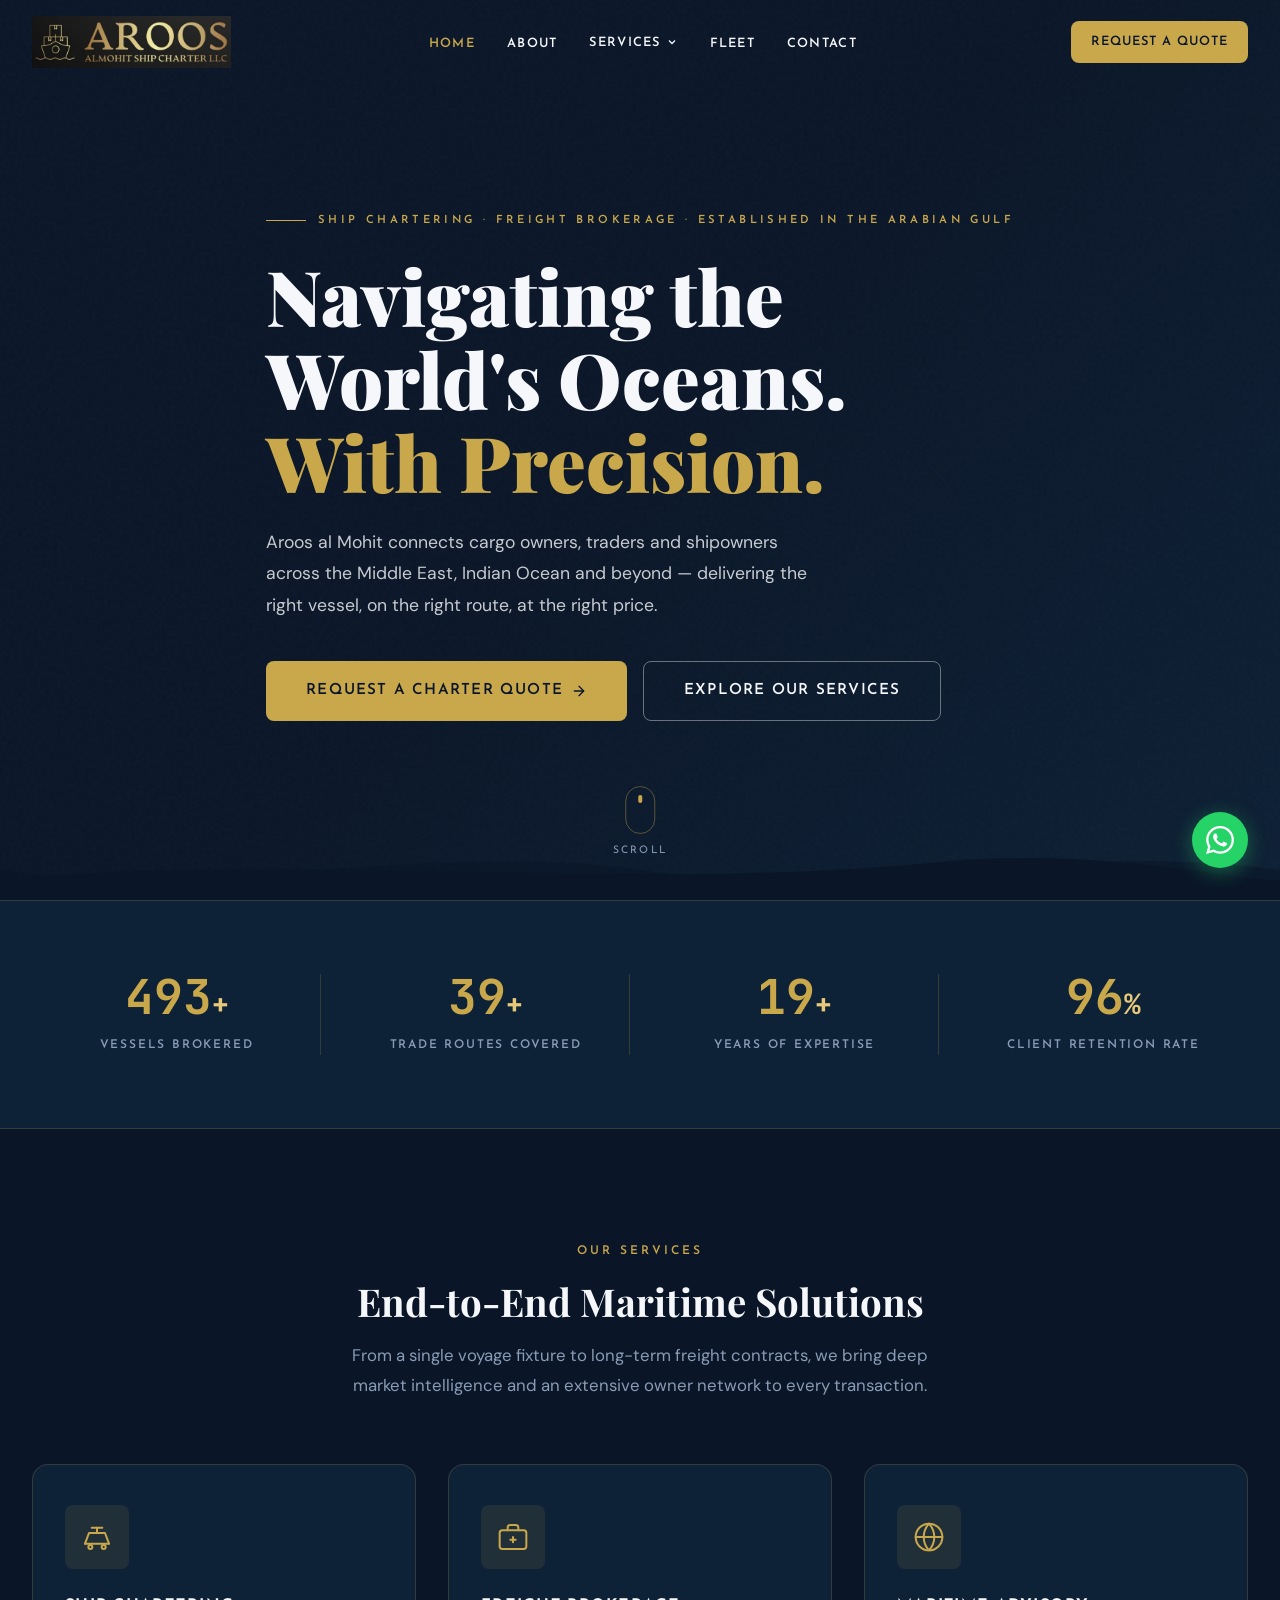
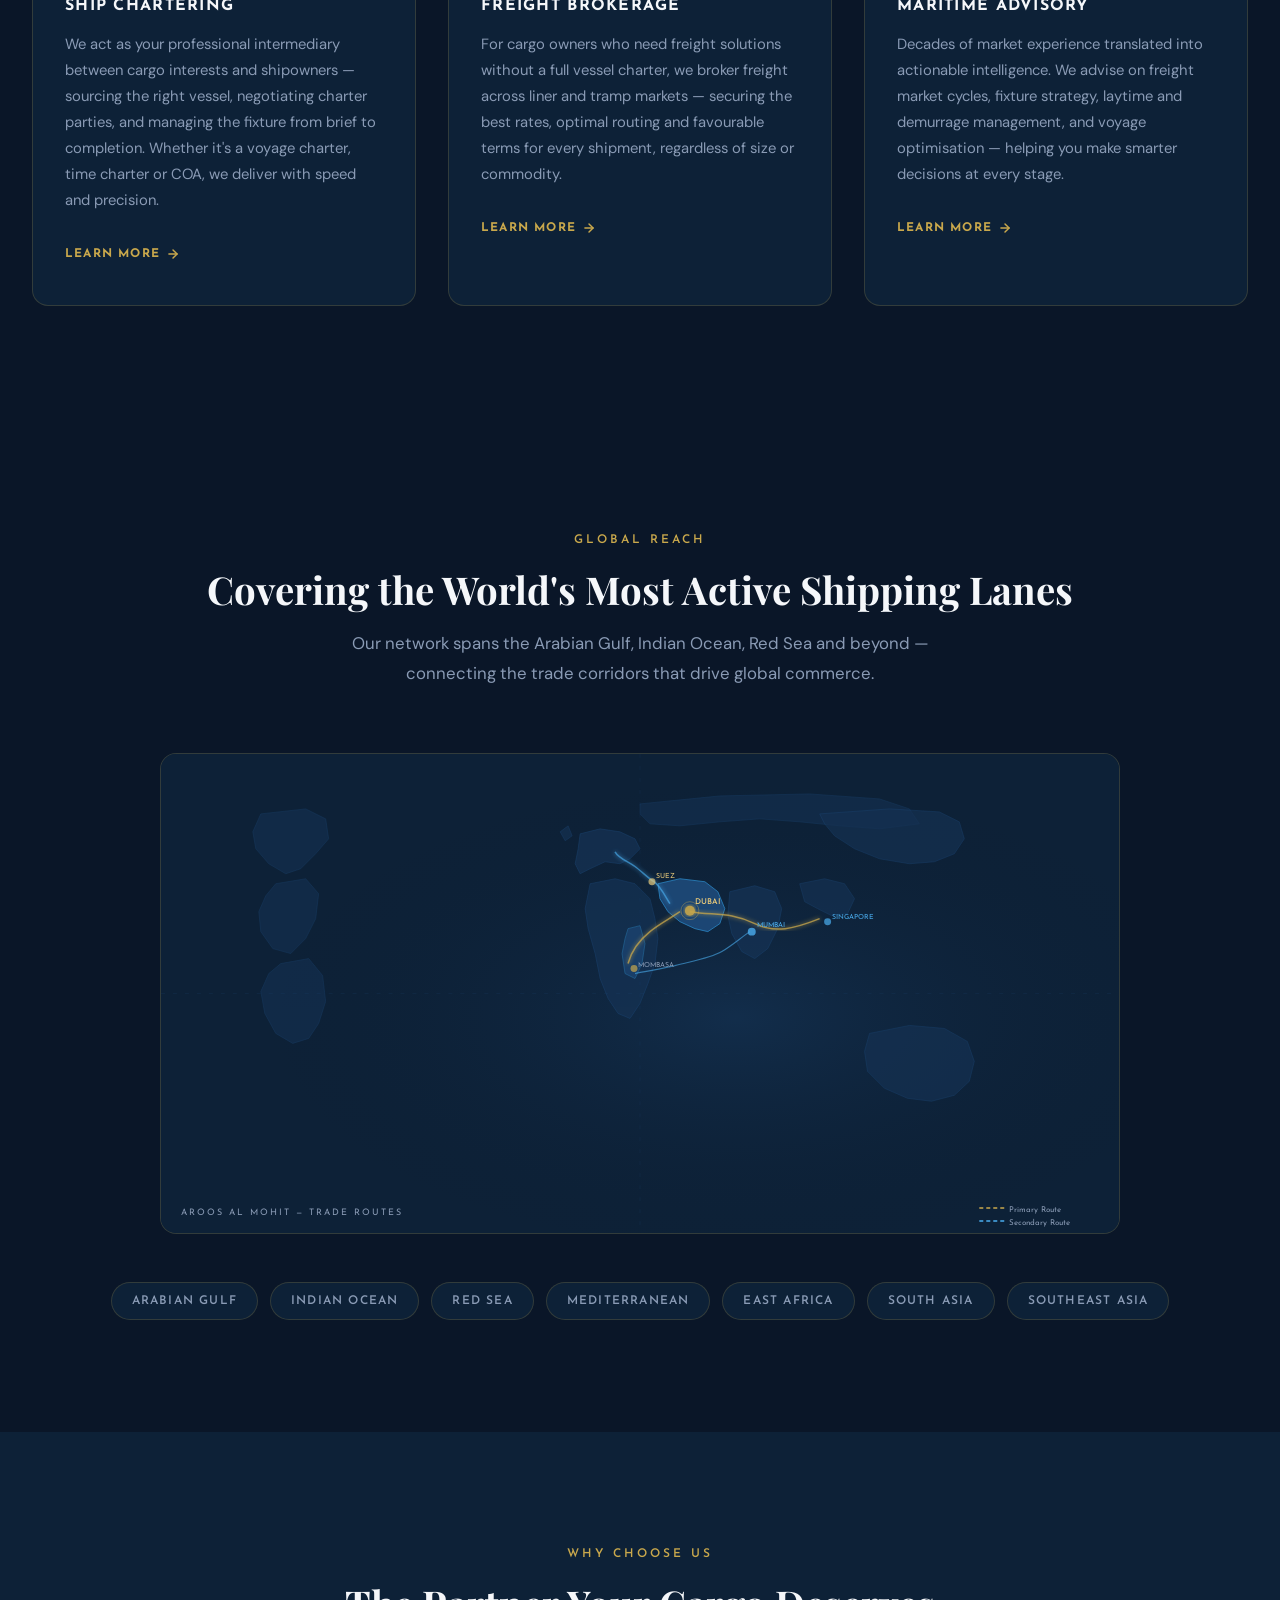
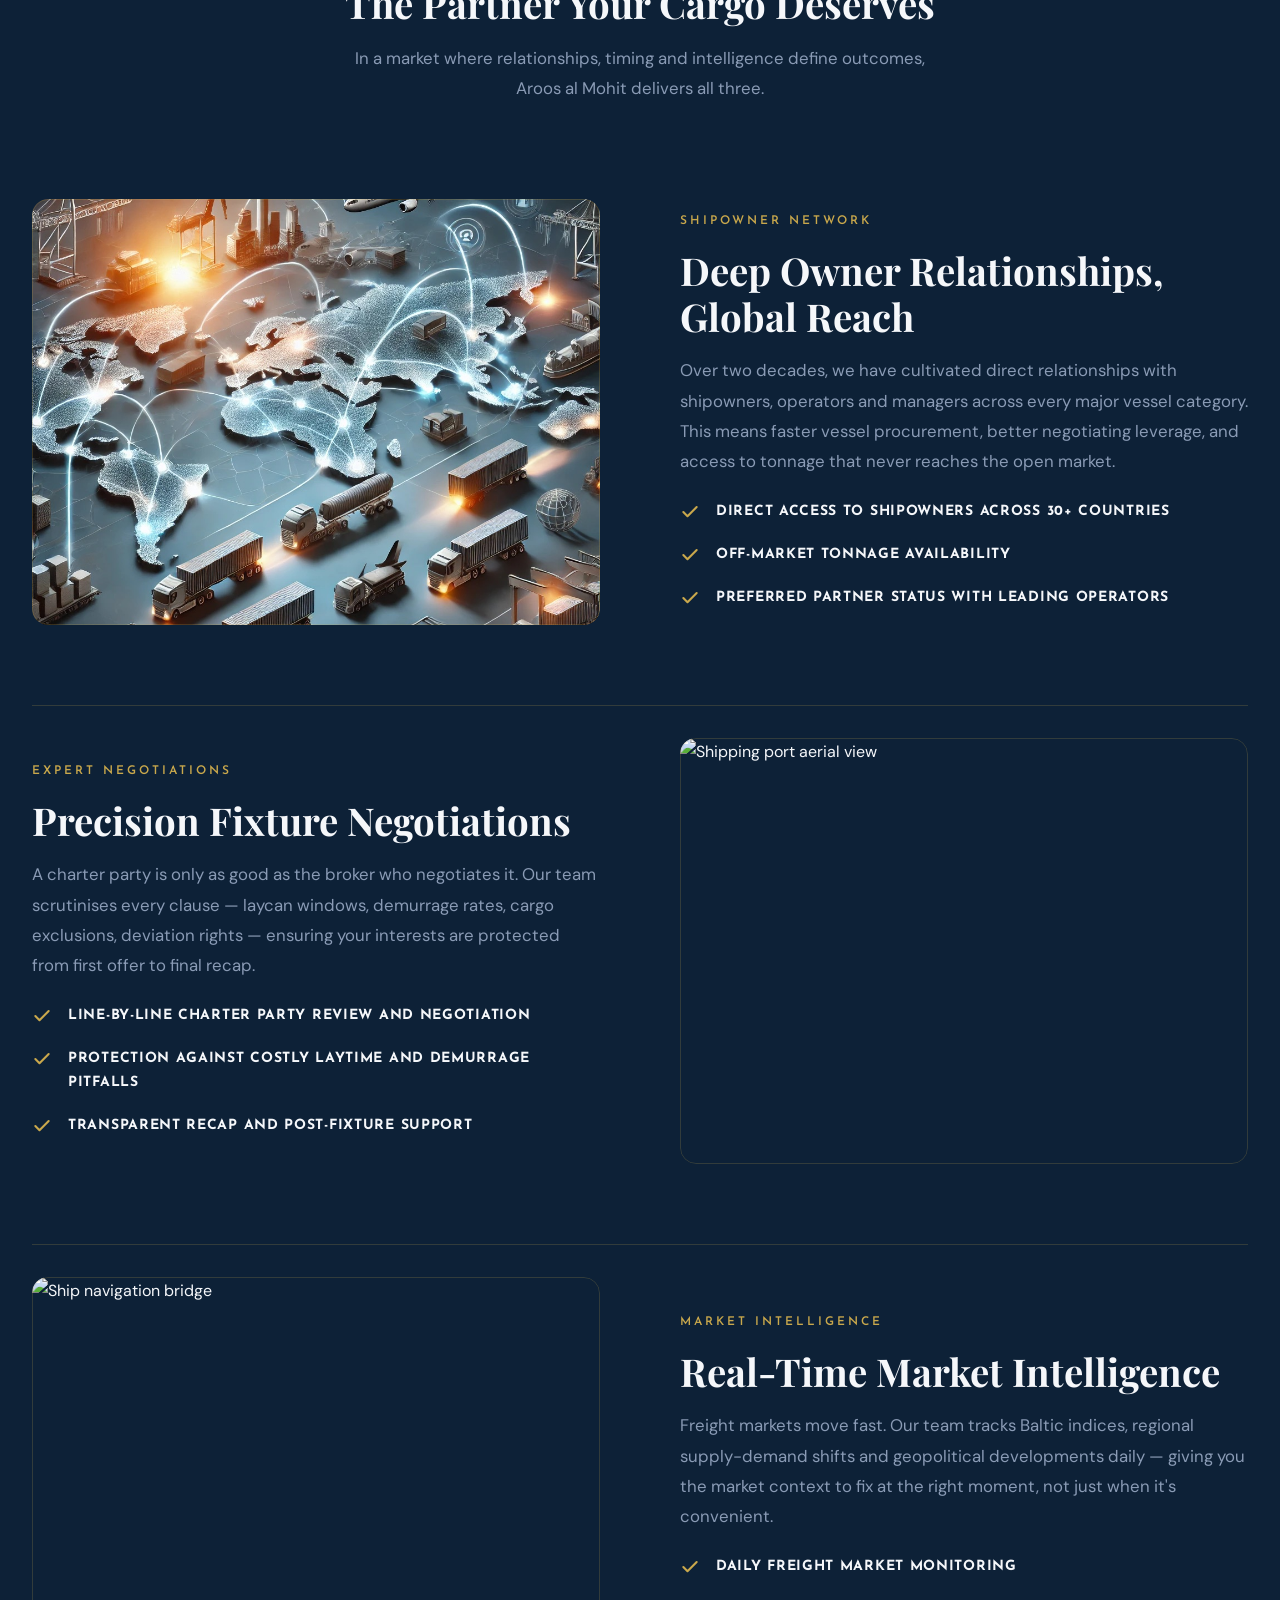
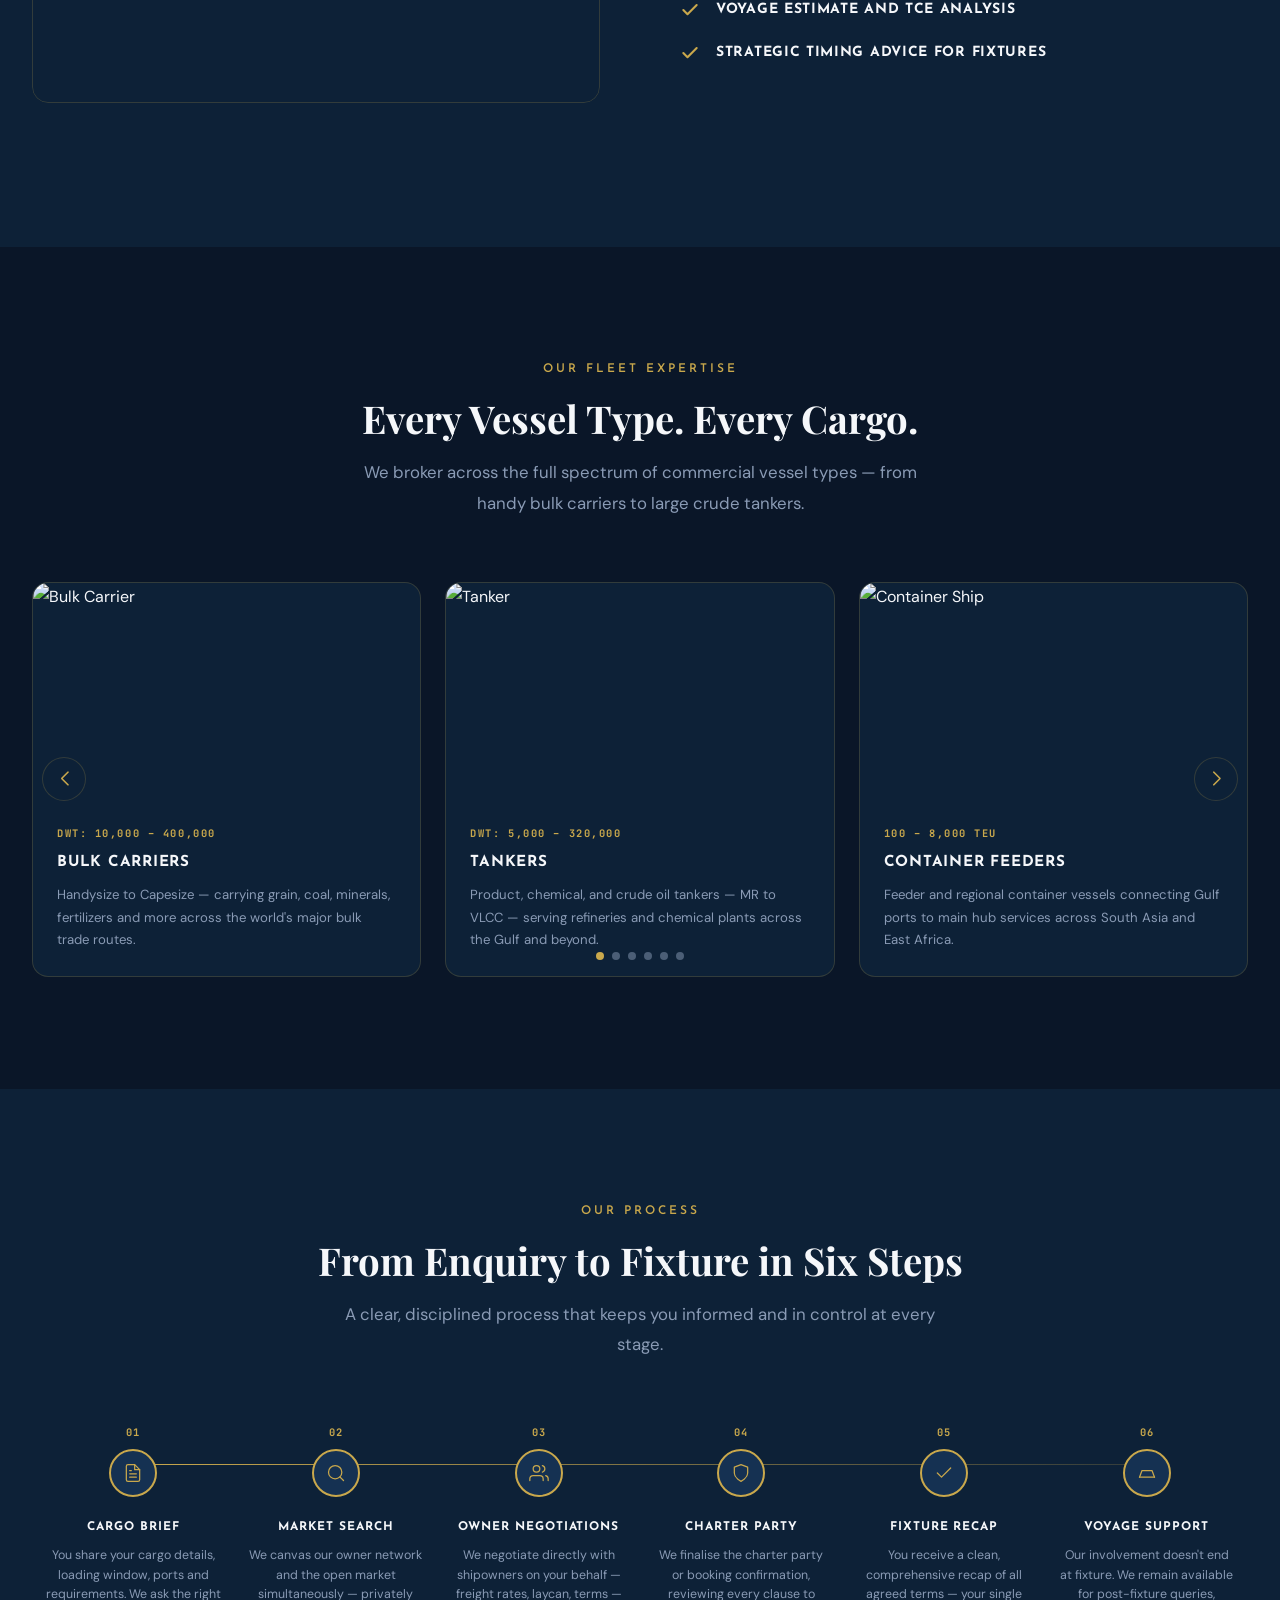
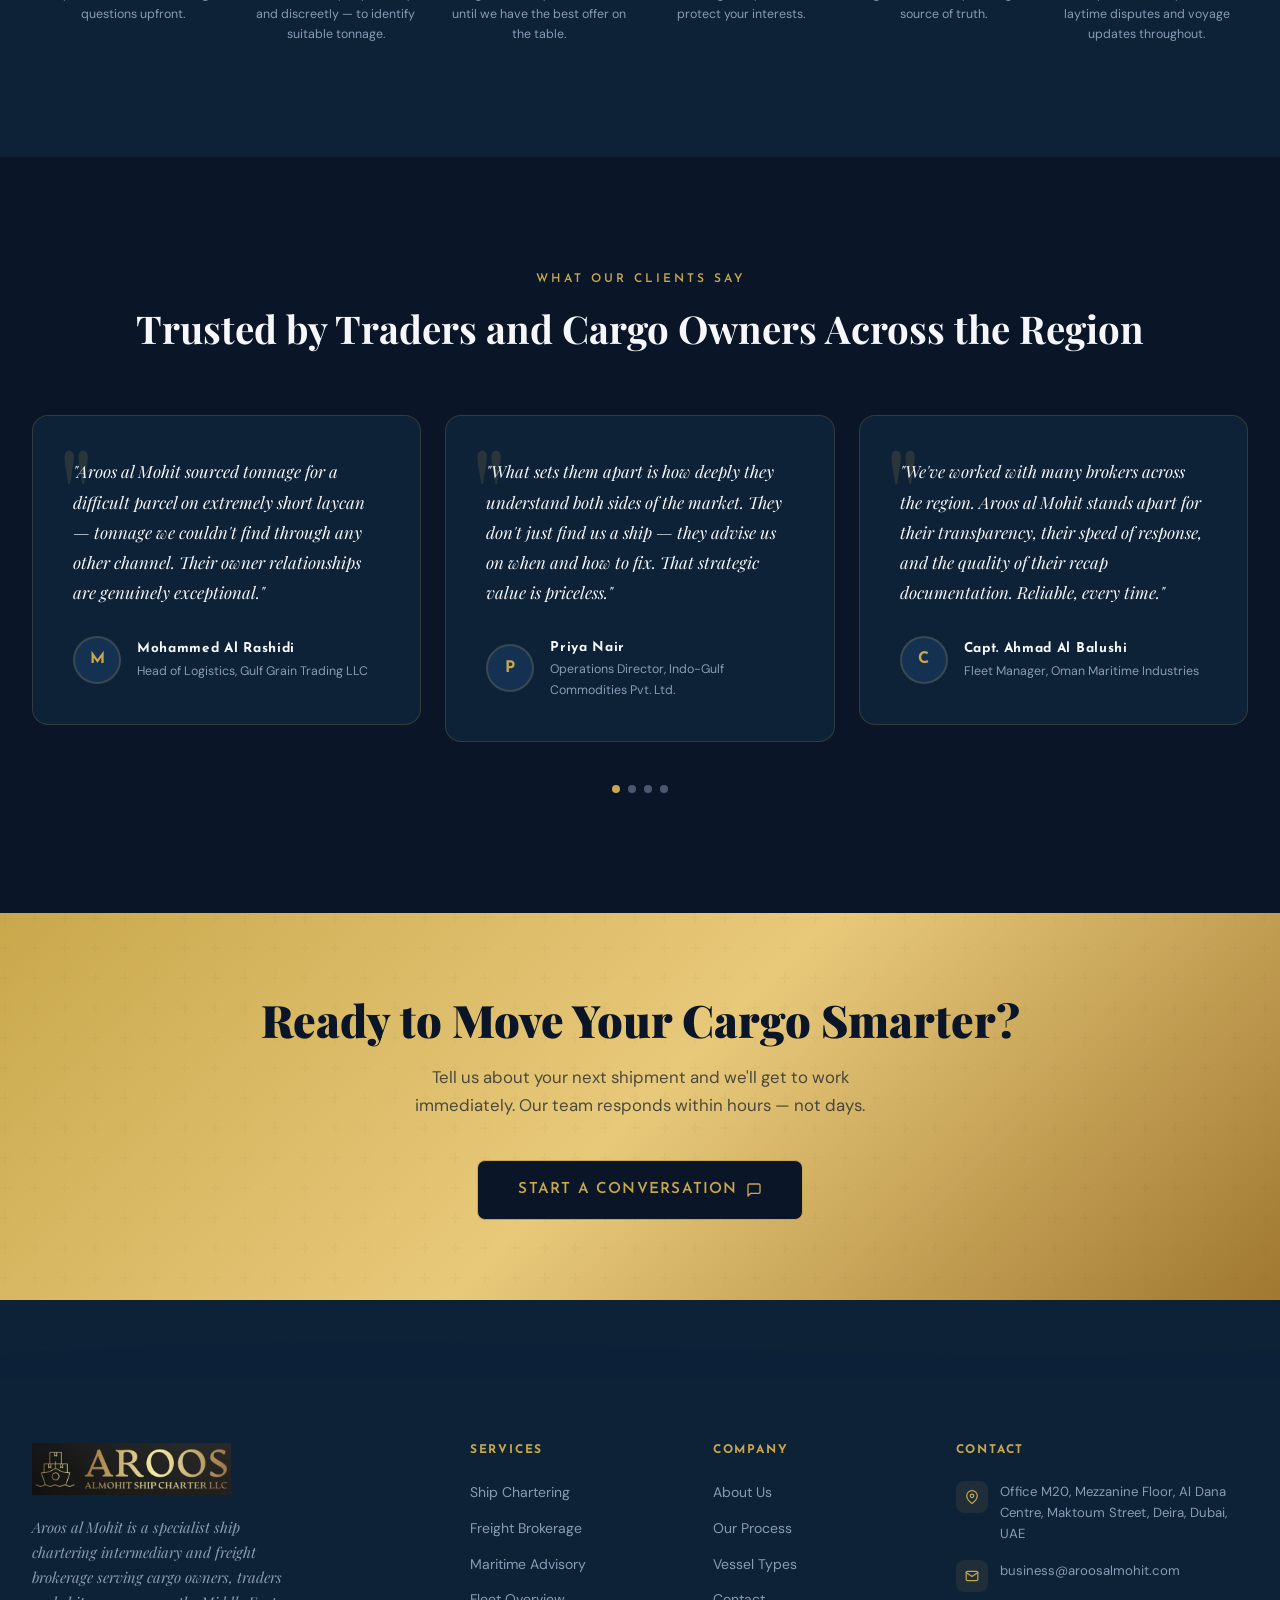
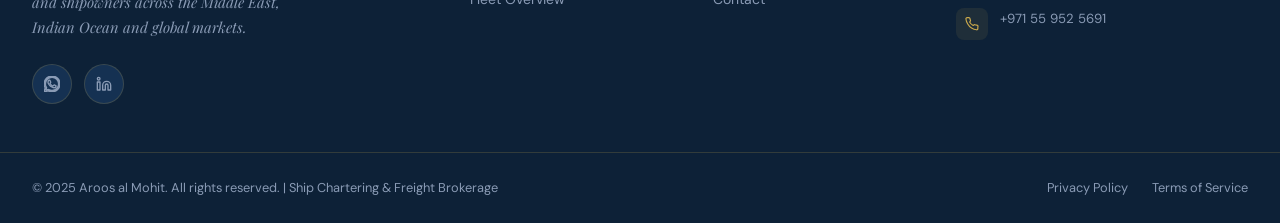
==== commit 2b144e5c: "Replace Shipowner Network section image with global trade network graphic Co-authored-by: Cursor <cu" ====
--- a/index.html
+++ b/index.html
@@ -424,8 +424,8 @@
     <!-- Block 1 -->
     <div class="why-block" data-aos="fade-up">
       <div class="why-block__image">
-        <img src="https://images.unsplash.com/photo-1574169208507-84376144848b?w=800&q=80"
-             alt="Bulk carrier at sea" loading="lazy">
+        <img src="./assets/images/global-network.png"
+             alt="Global maritime trade network" loading="lazy">
       </div>
       <div class="why-block__text">
         <span class="section-label">Shipowner Network</span>
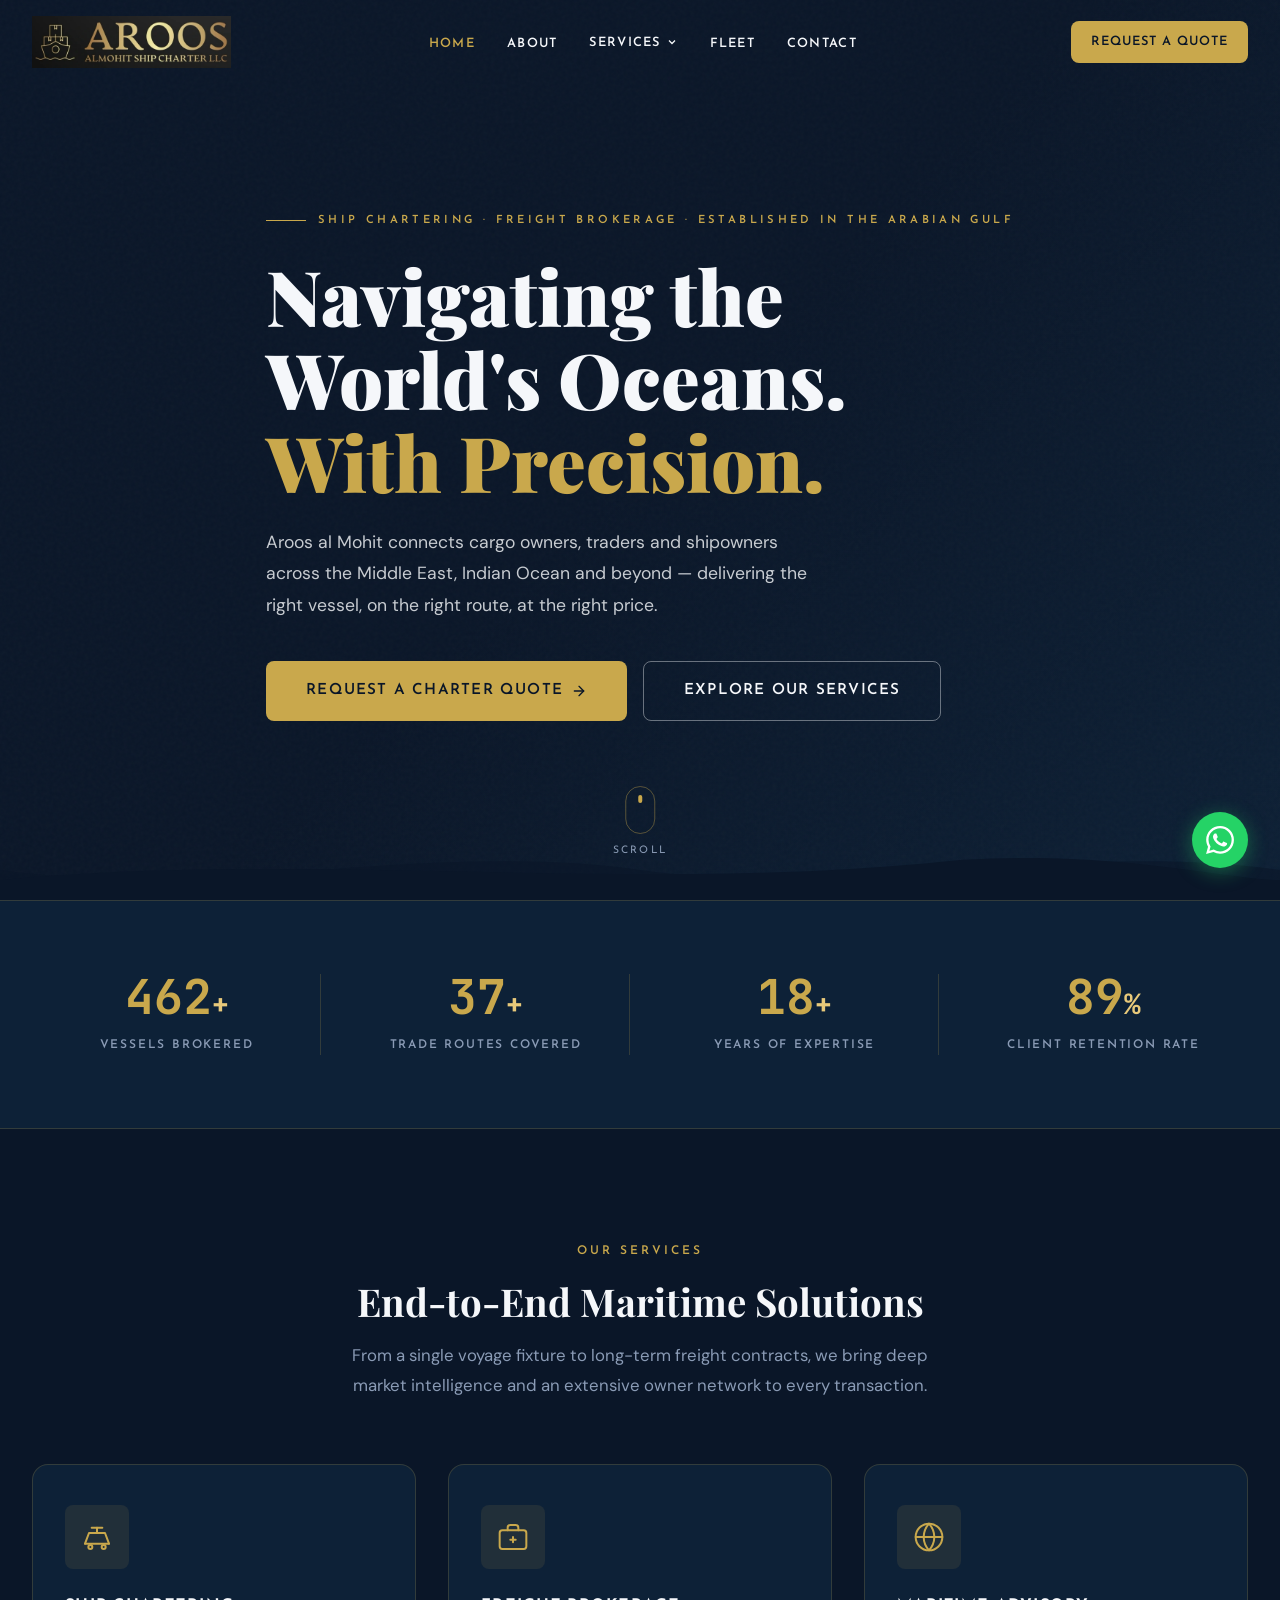
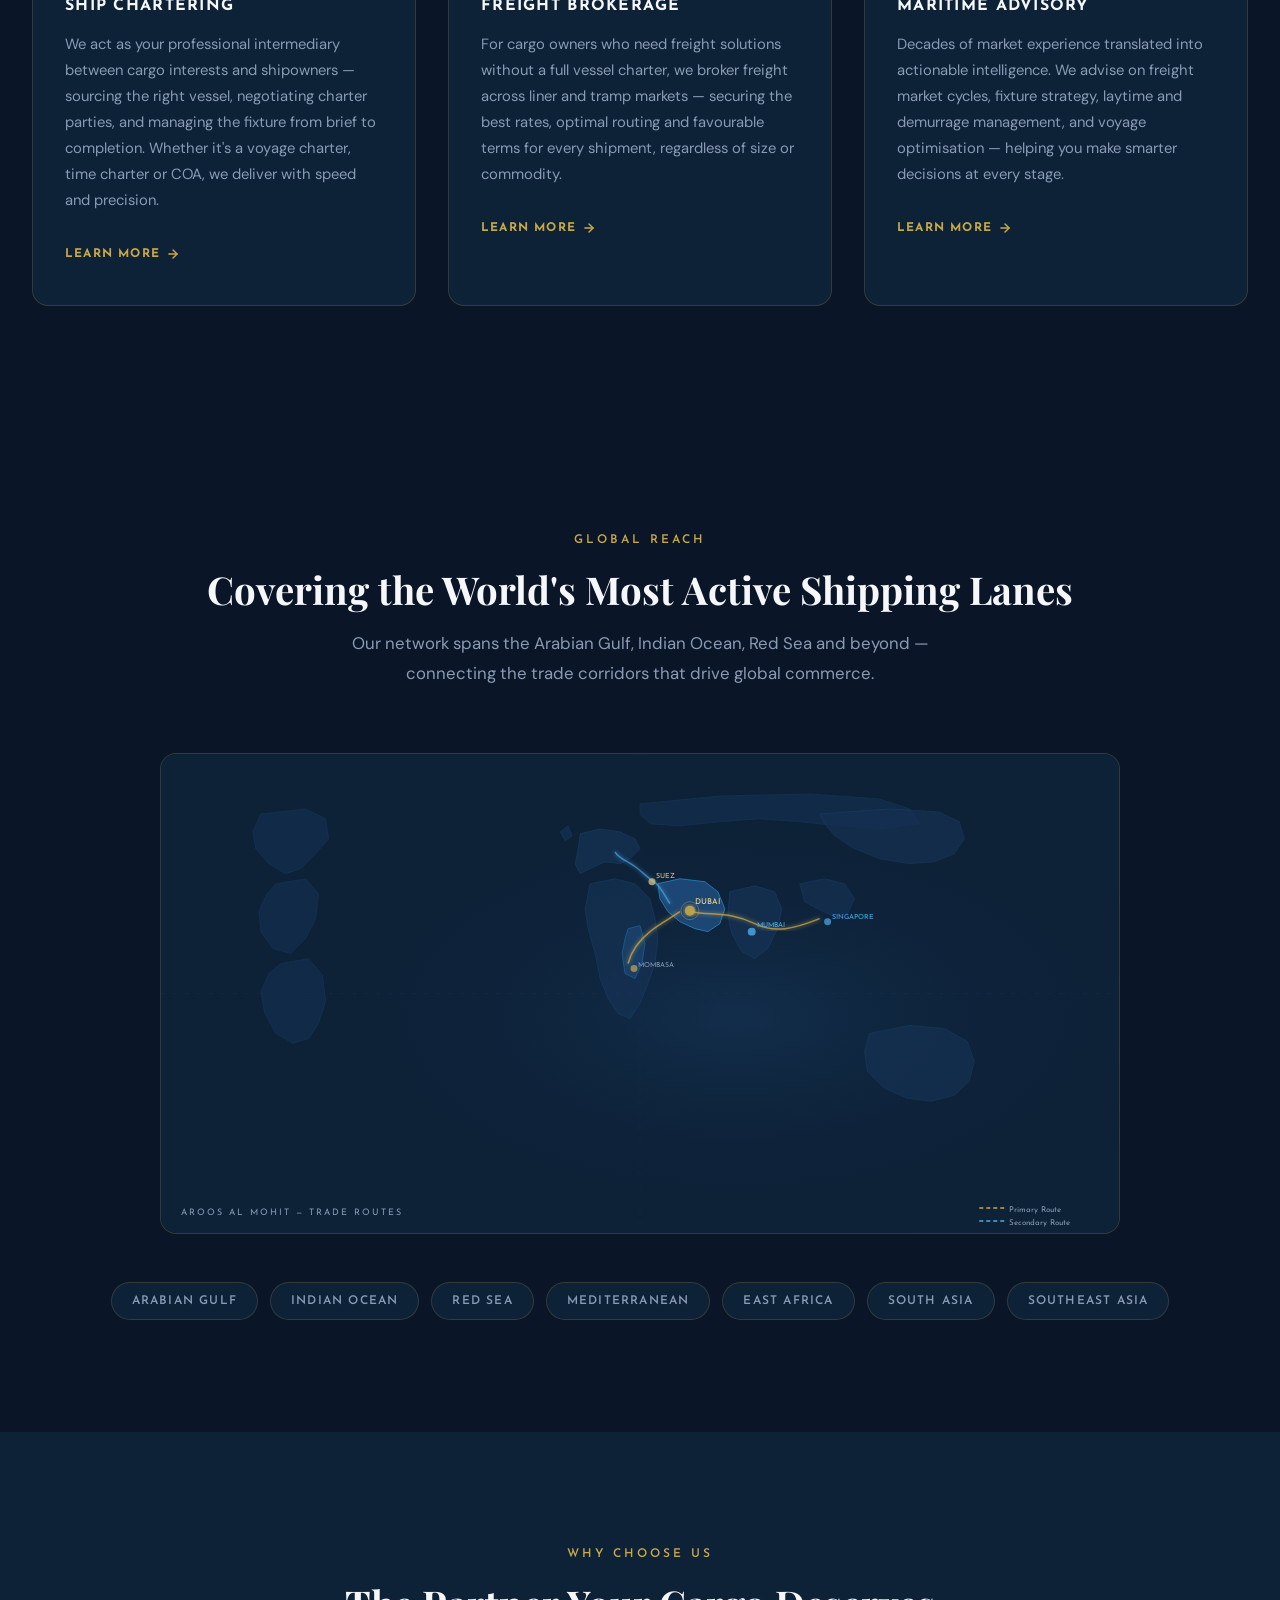
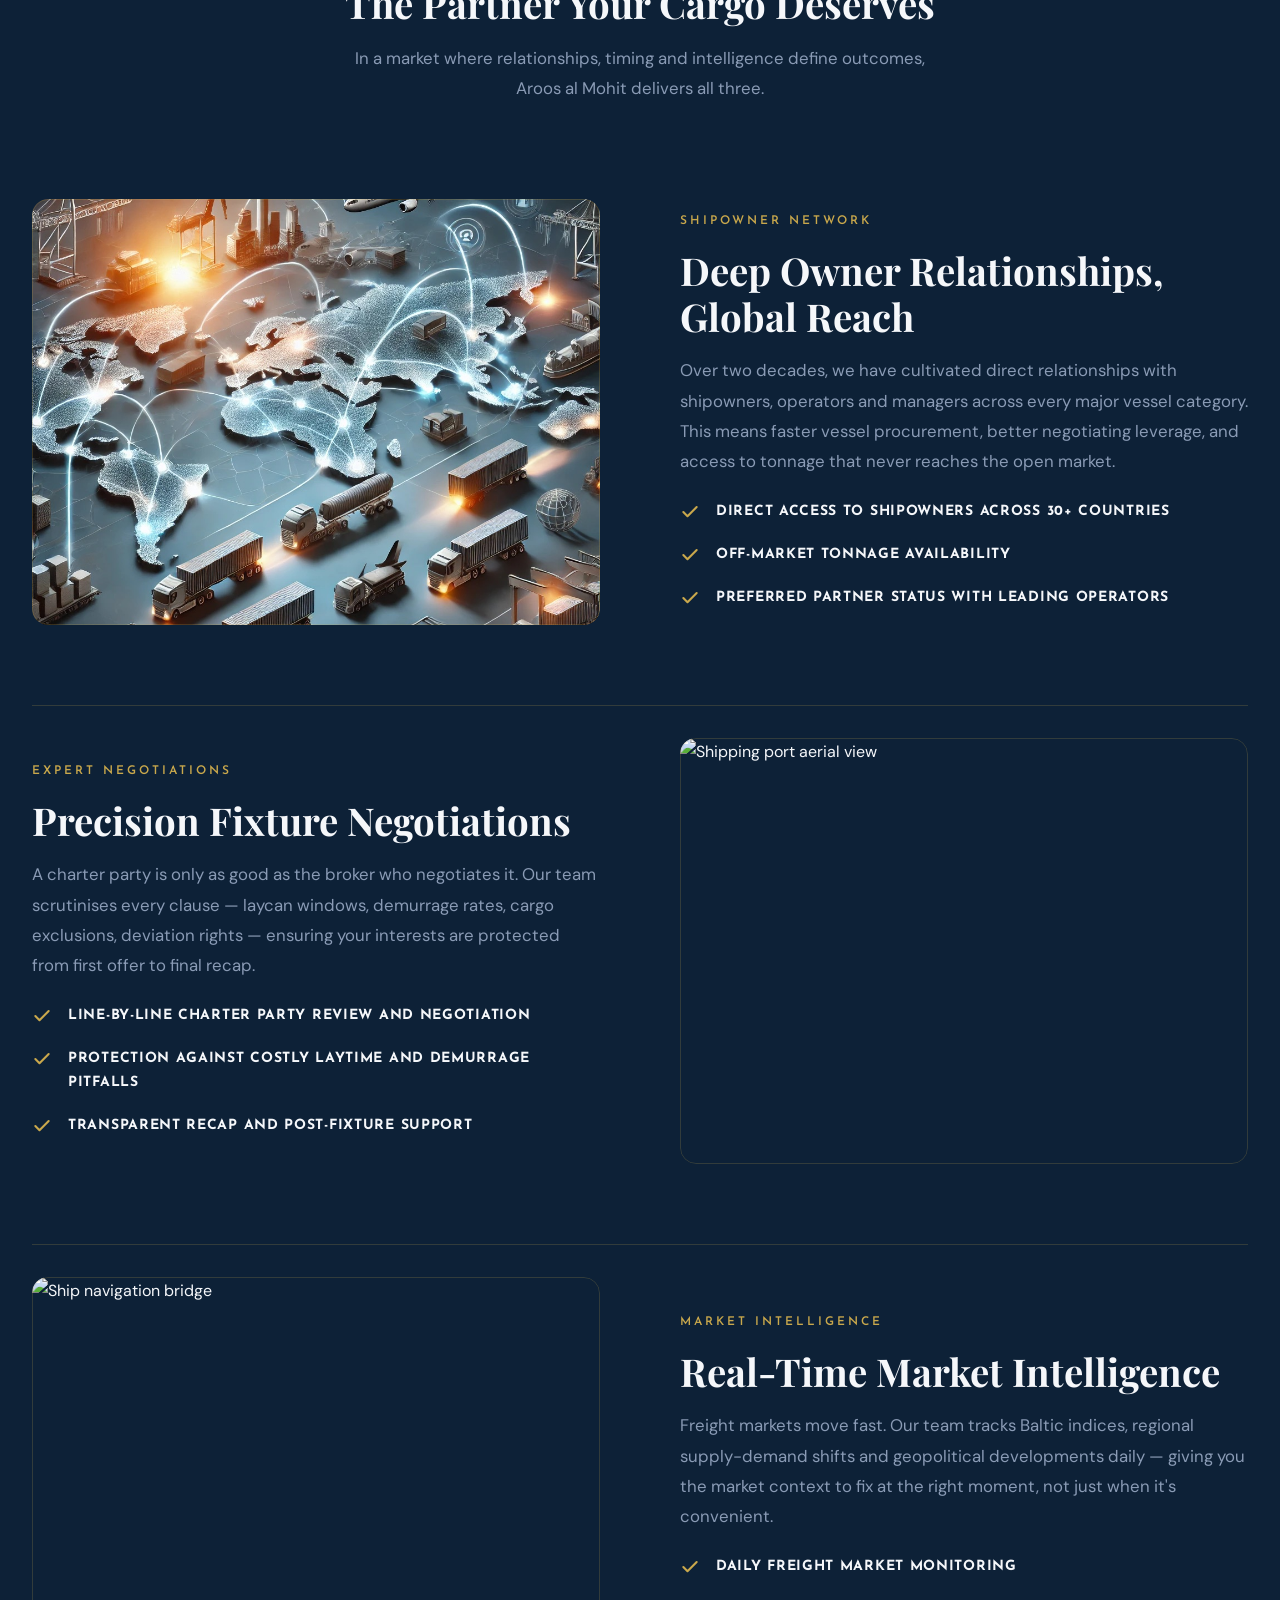
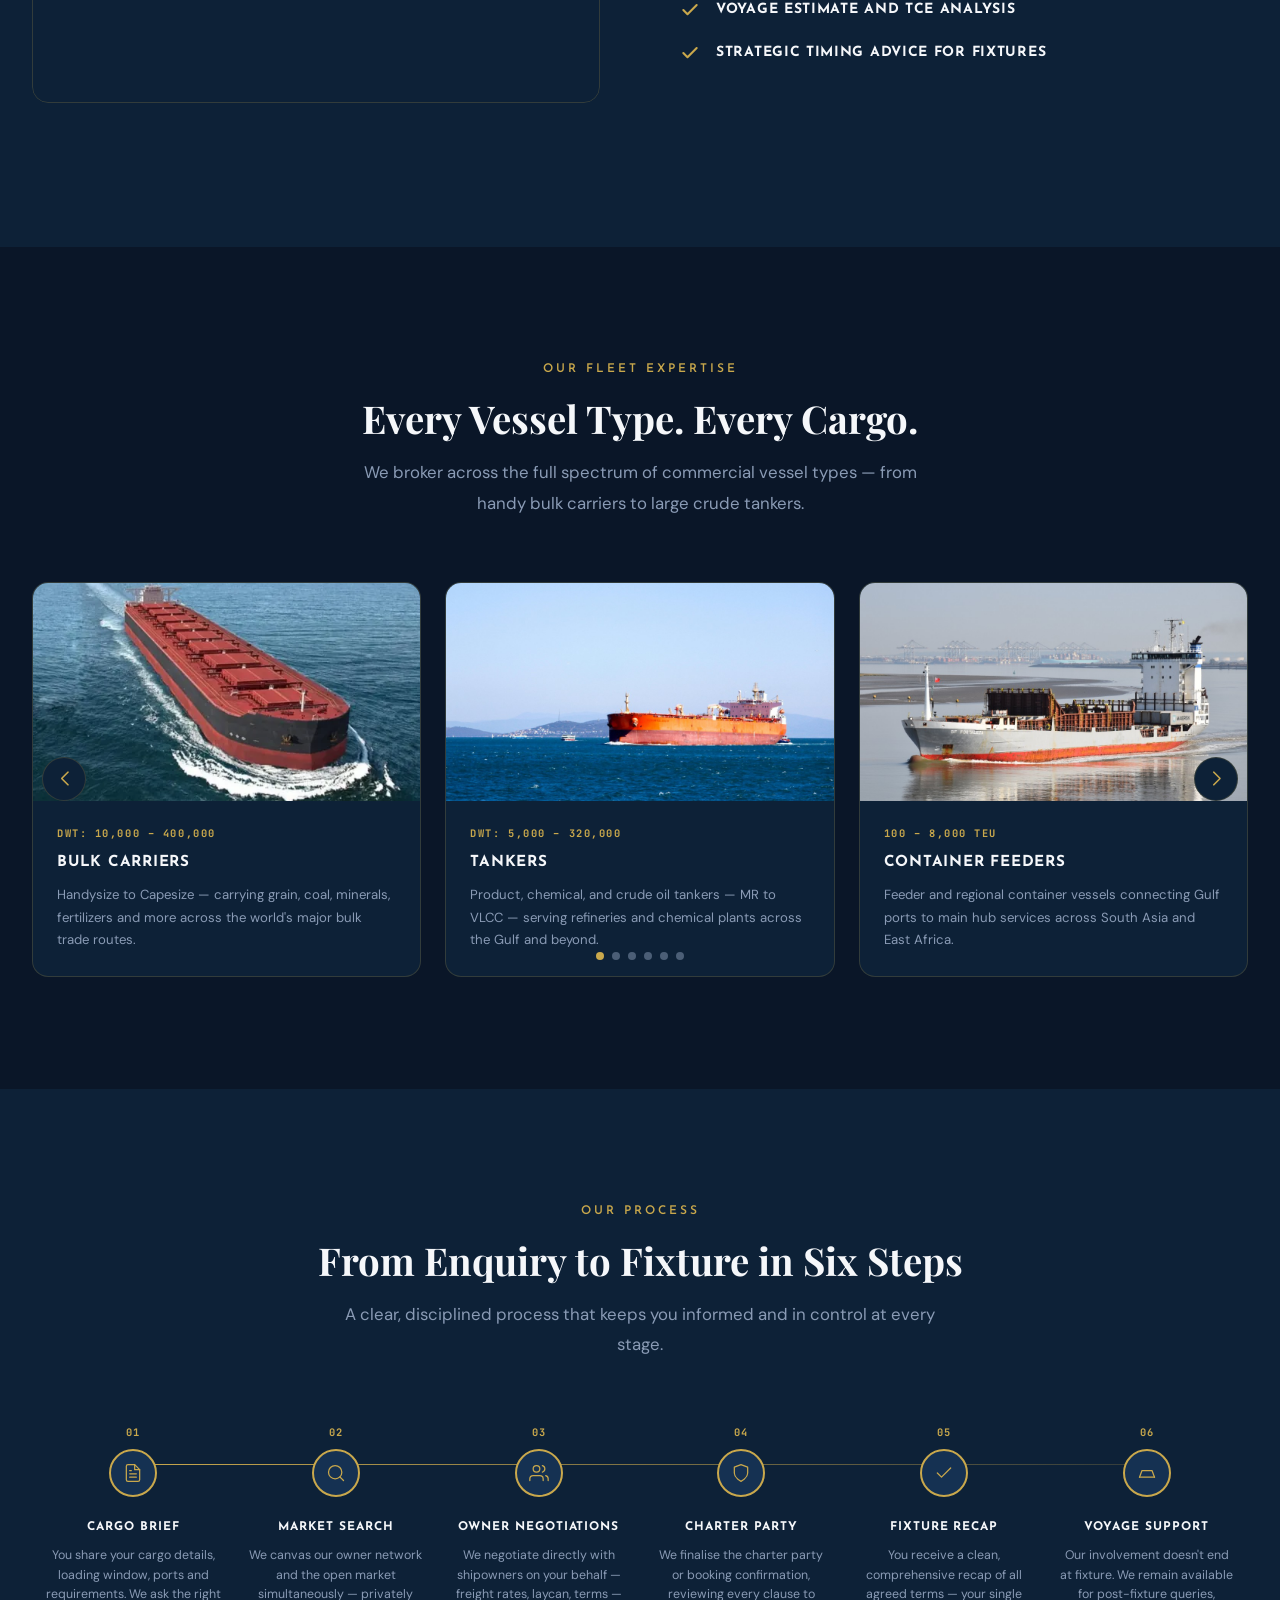
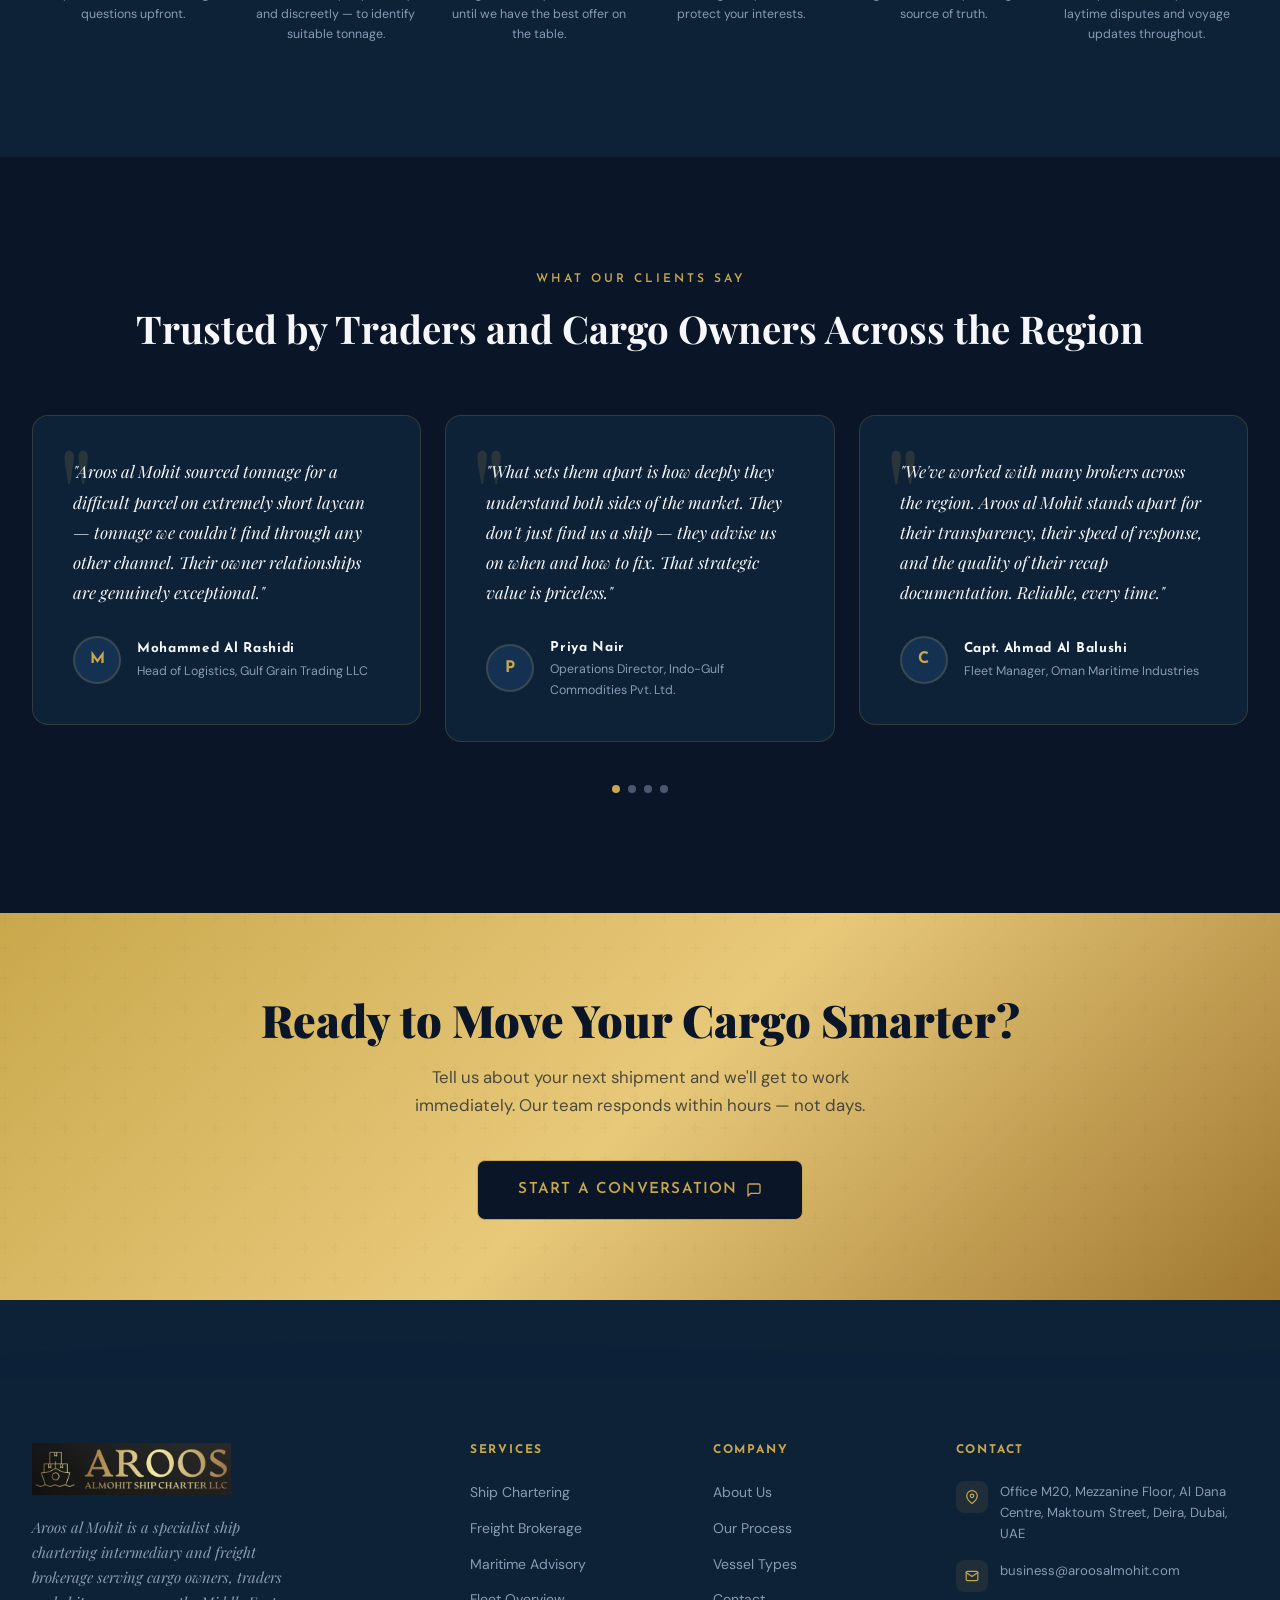
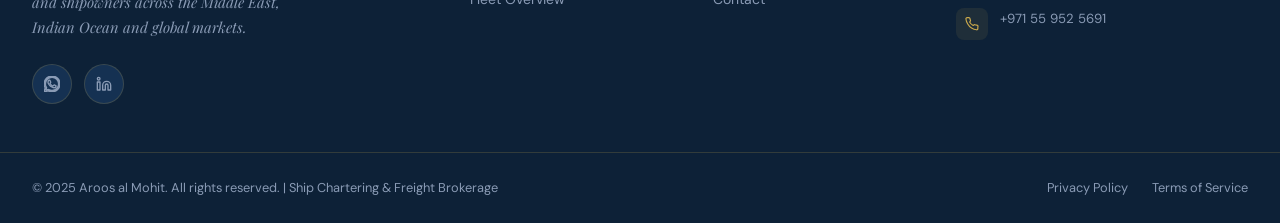
==== commit ebcfc6a3: "Replace vessel carousel placeholder images with real vessel photos Swapped all 6 Unsplash placeholde" ====
--- a/index.html
+++ b/index.html
@@ -529,7 +529,7 @@
         <div class="swiper-slide">
           <div class="vessel-card">
             <div class="vessel-card__image">
-              <img src="https://images.unsplash.com/photo-1574169208507-84376144848b?w=600&q=80" alt="Bulk Carrier" loading="lazy">
+              <img src="./assets/images/slide-bulk-carriers.png" alt="Bulk Carrier" loading="lazy">
             </div>
             <div class="vessel-card__body">
               <div class="vessel-card__type">DWT: 10,000 – 400,000</div>
@@ -542,7 +542,7 @@
         <div class="swiper-slide">
           <div class="vessel-card">
             <div class="vessel-card__image">
-              <img src="https://images.unsplash.com/photo-1611273426858-450d8e3c9fce?w=600&q=80" alt="Tanker" loading="lazy">
+              <img src="./assets/images/slide-tankers.png" alt="Tanker" loading="lazy">
             </div>
             <div class="vessel-card__body">
               <div class="vessel-card__type">DWT: 5,000 – 320,000</div>
@@ -555,7 +555,7 @@
         <div class="swiper-slide">
           <div class="vessel-card">
             <div class="vessel-card__image">
-              <img src="https://images.unsplash.com/photo-1494412574643-ff11b0a5716d?w=600&q=80" alt="Container Ship" loading="lazy">
+              <img src="./assets/images/slide-container-feeders.png" alt="Container Ship" loading="lazy">
             </div>
             <div class="vessel-card__body">
               <div class="vessel-card__type">100 – 8,000 TEU</div>
@@ -568,7 +568,7 @@
         <div class="swiper-slide">
           <div class="vessel-card">
             <div class="vessel-card__image">
-              <img src="https://images.unsplash.com/photo-1567449303078-57ad995bd17f?w=600&q=80" alt="General Cargo" loading="lazy">
+              <img src="./assets/images/slide-general-cargo.png" alt="General Cargo" loading="lazy">
             </div>
             <div class="vessel-card__body">
               <div class="vessel-card__type">DWT: 2,000 – 30,000</div>
@@ -581,7 +581,7 @@
         <div class="swiper-slide">
           <div class="vessel-card">
             <div class="vessel-card__image">
-              <img src="https://images.unsplash.com/photo-1505118380757-91f5f5632de0?w=600&q=80" alt="RORO Vessel" loading="lazy">
+              <img src="./assets/images/slide-roro.png" alt="RORO Vessel" loading="lazy">
             </div>
             <div class="vessel-card__body">
               <div class="vessel-card__type">Various Sizes</div>
@@ -594,7 +594,7 @@
         <div class="swiper-slide">
           <div class="vessel-card">
             <div class="vessel-card__image">
-              <img src="https://images.unsplash.com/photo-1578575437130-527eed3abbec?w=600&q=80" alt="Offshore Support Vessel" loading="lazy">
+              <img src="./assets/images/slide-offshore.png" alt="Offshore Support Vessel" loading="lazy">
             </div>
             <div class="vessel-card__body">
               <div class="vessel-card__type">Various Sizes</div>
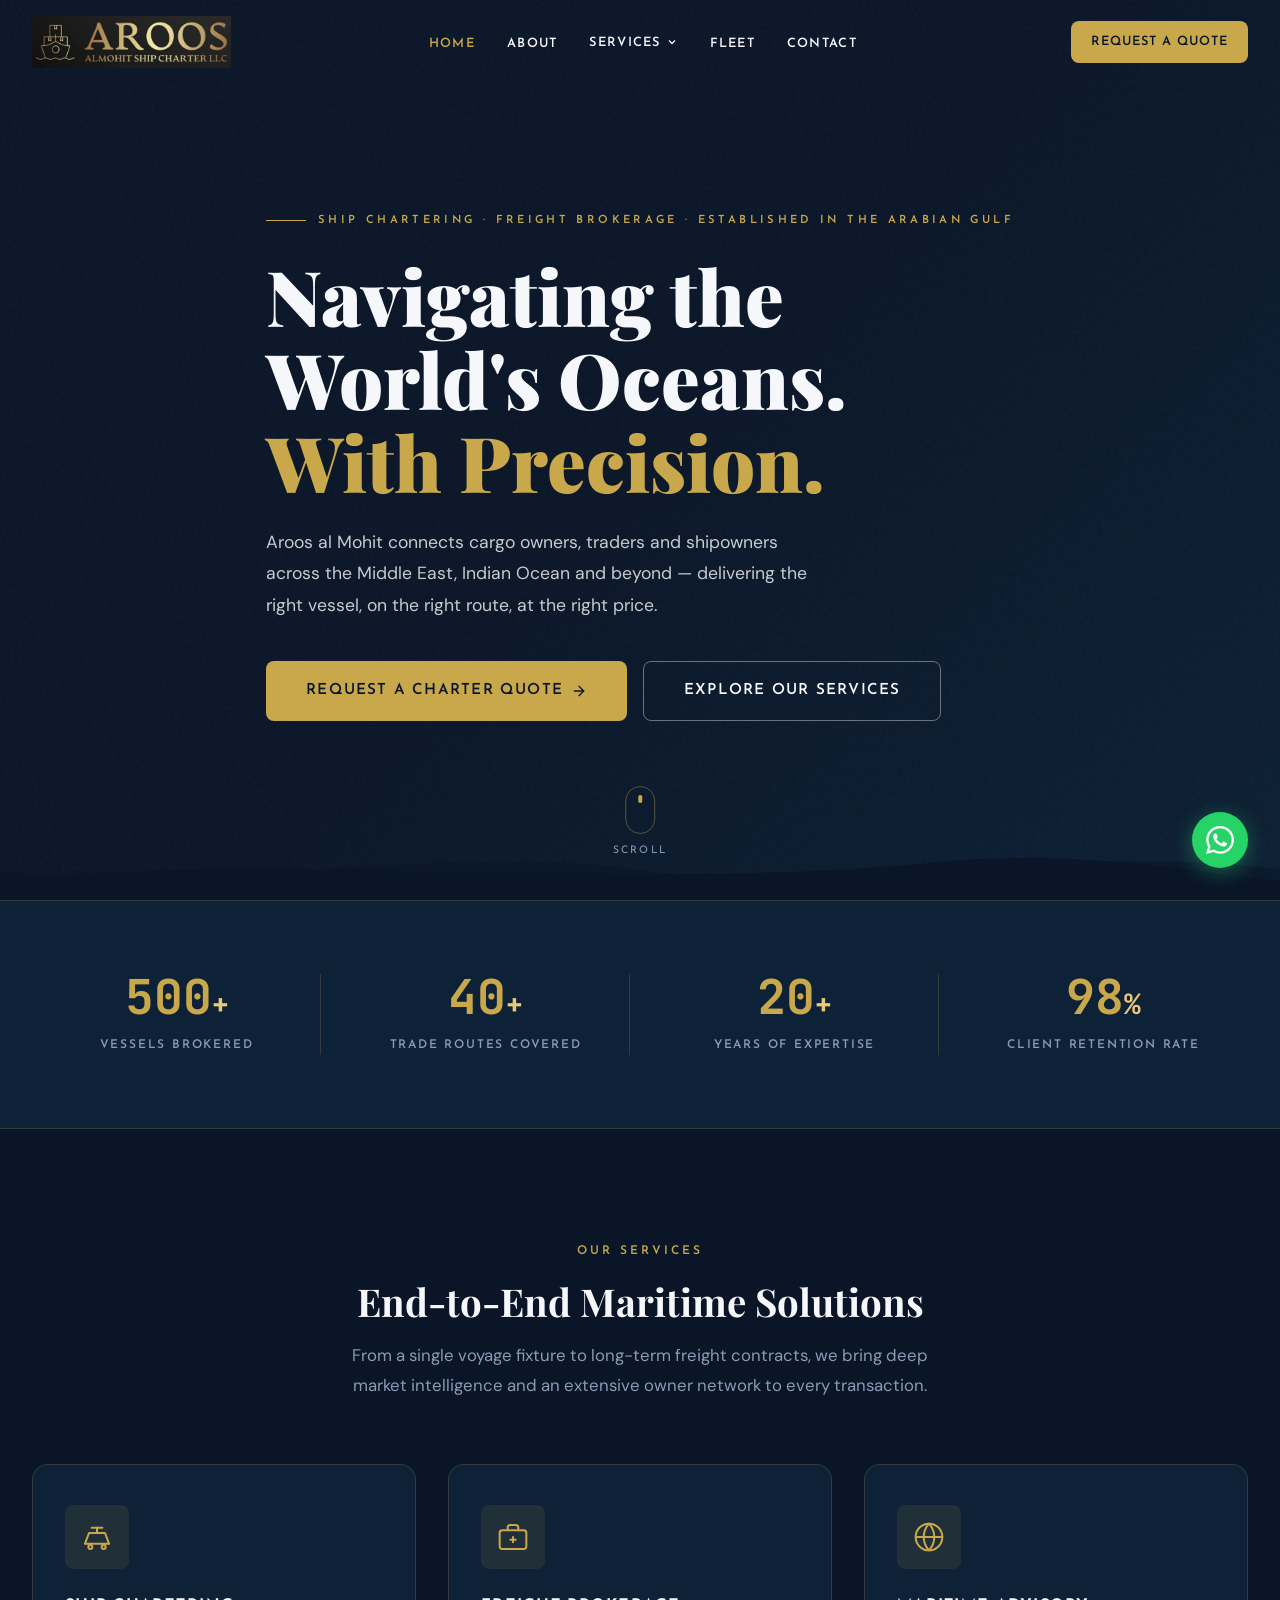
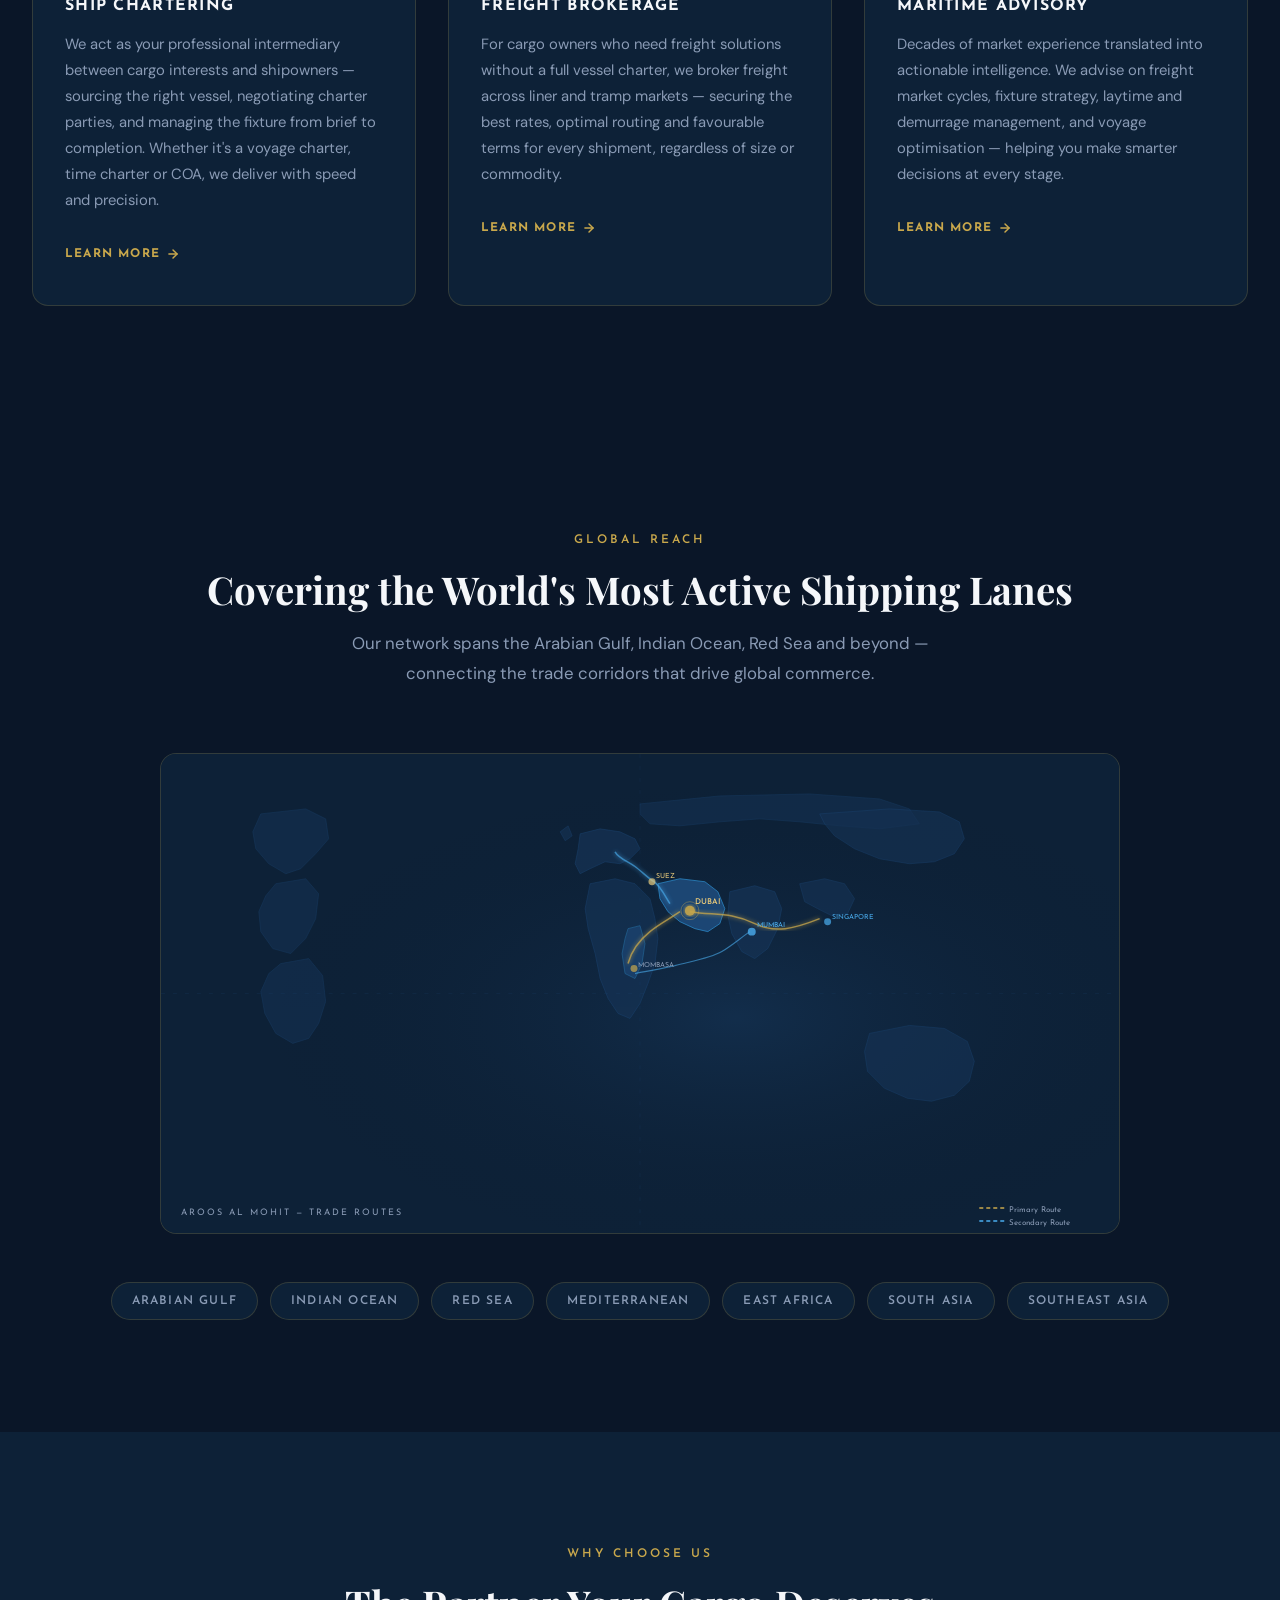
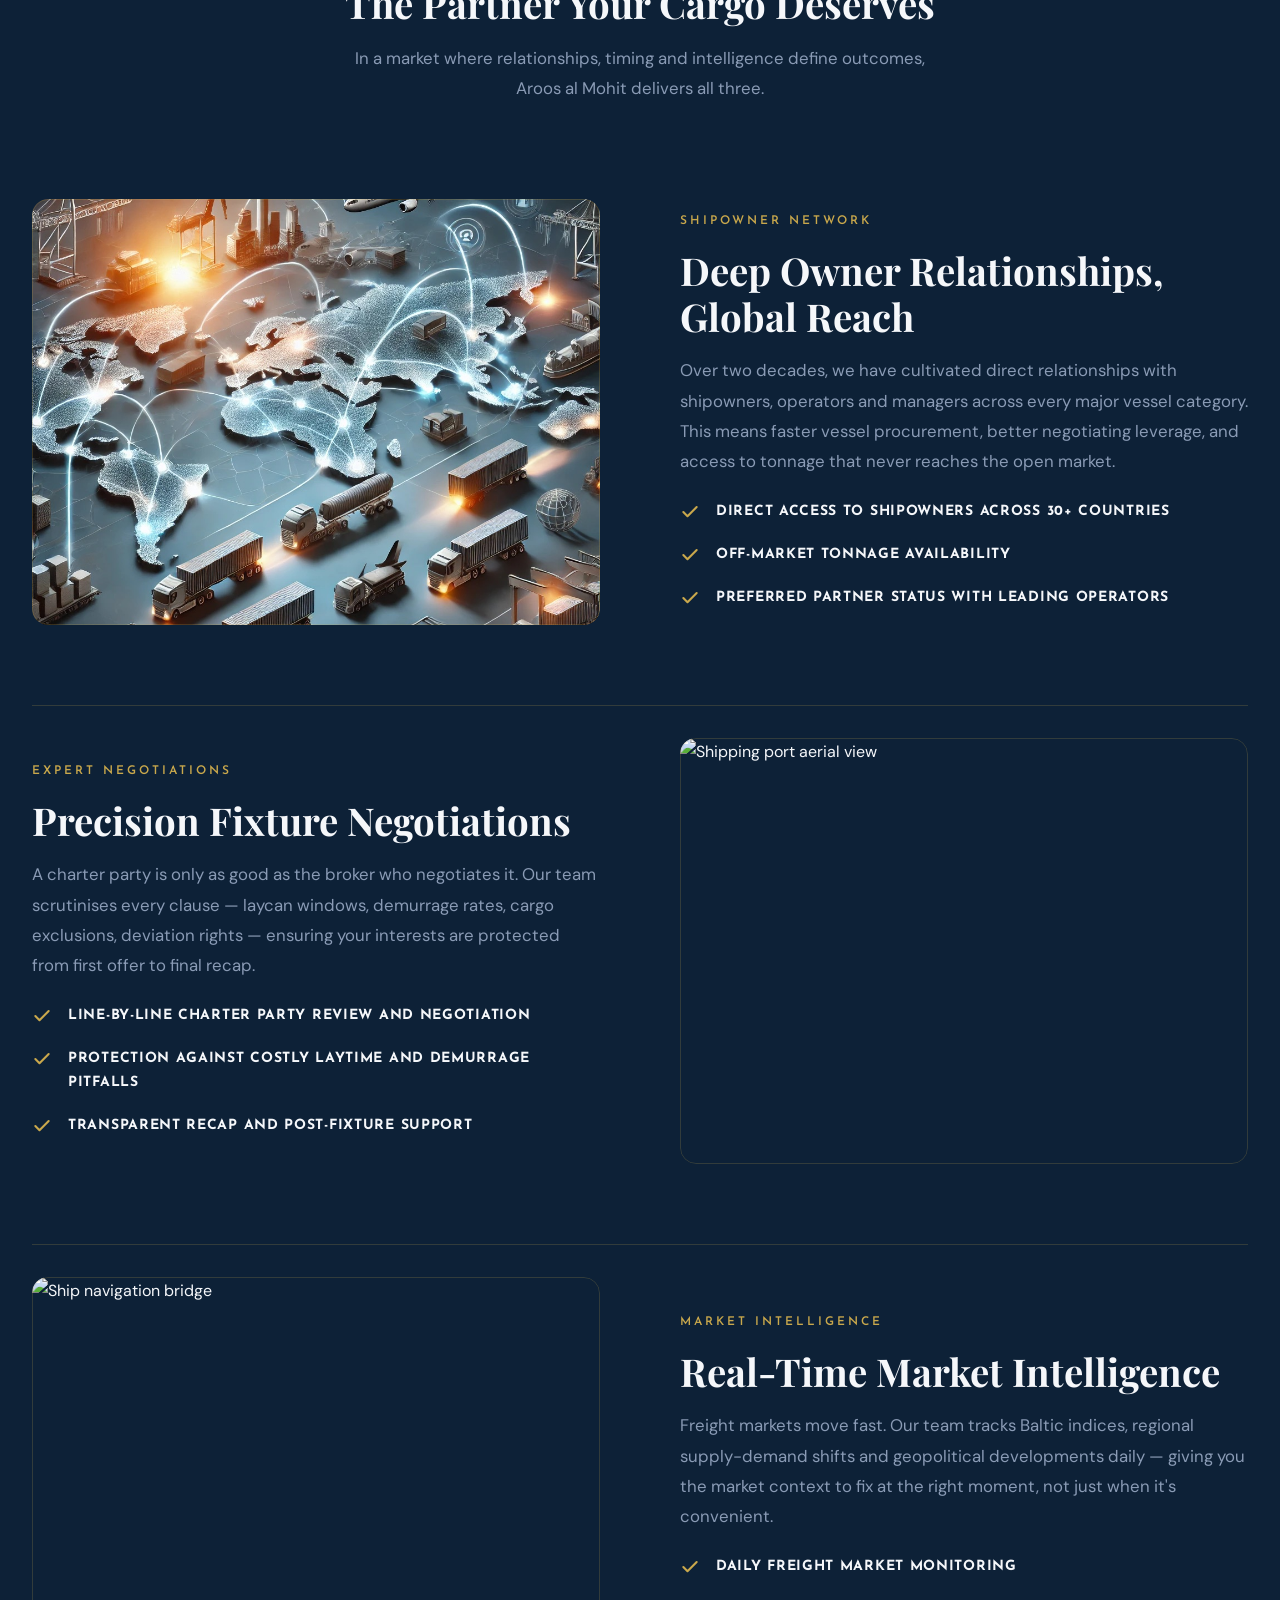
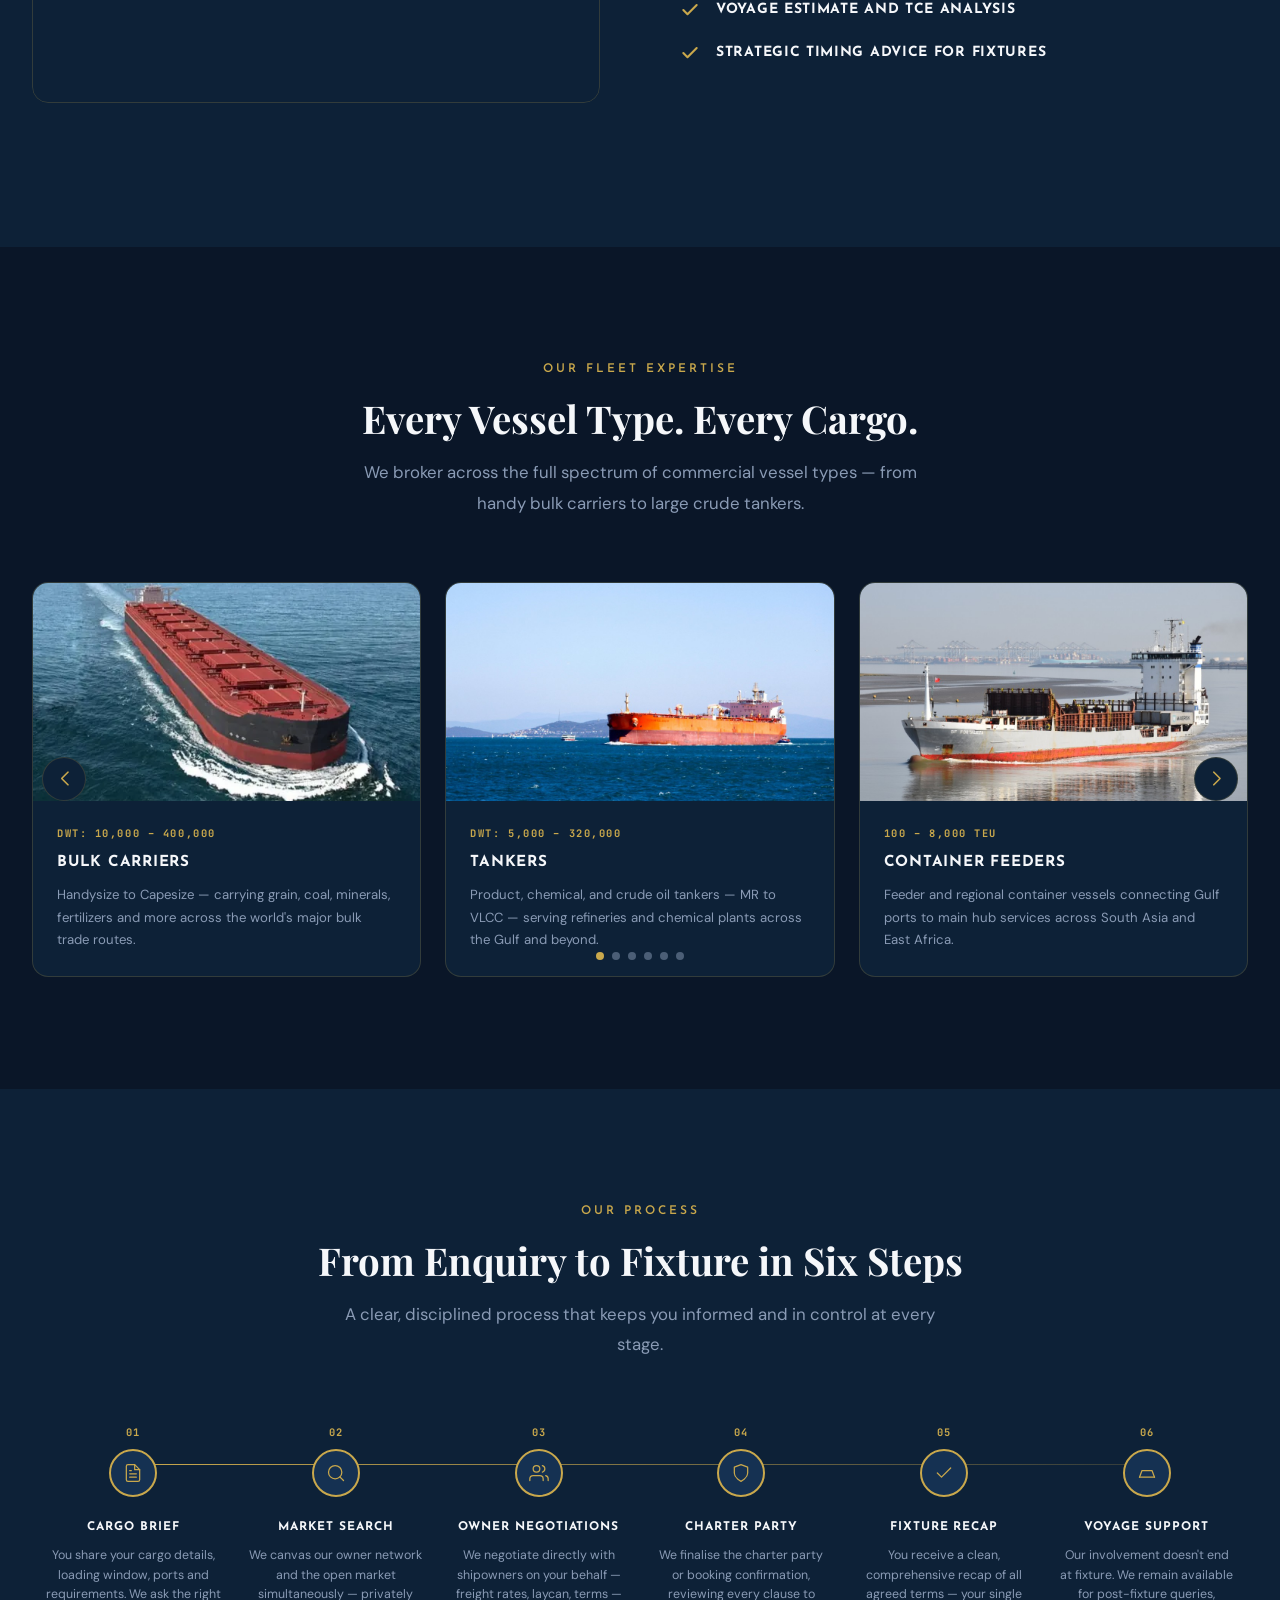
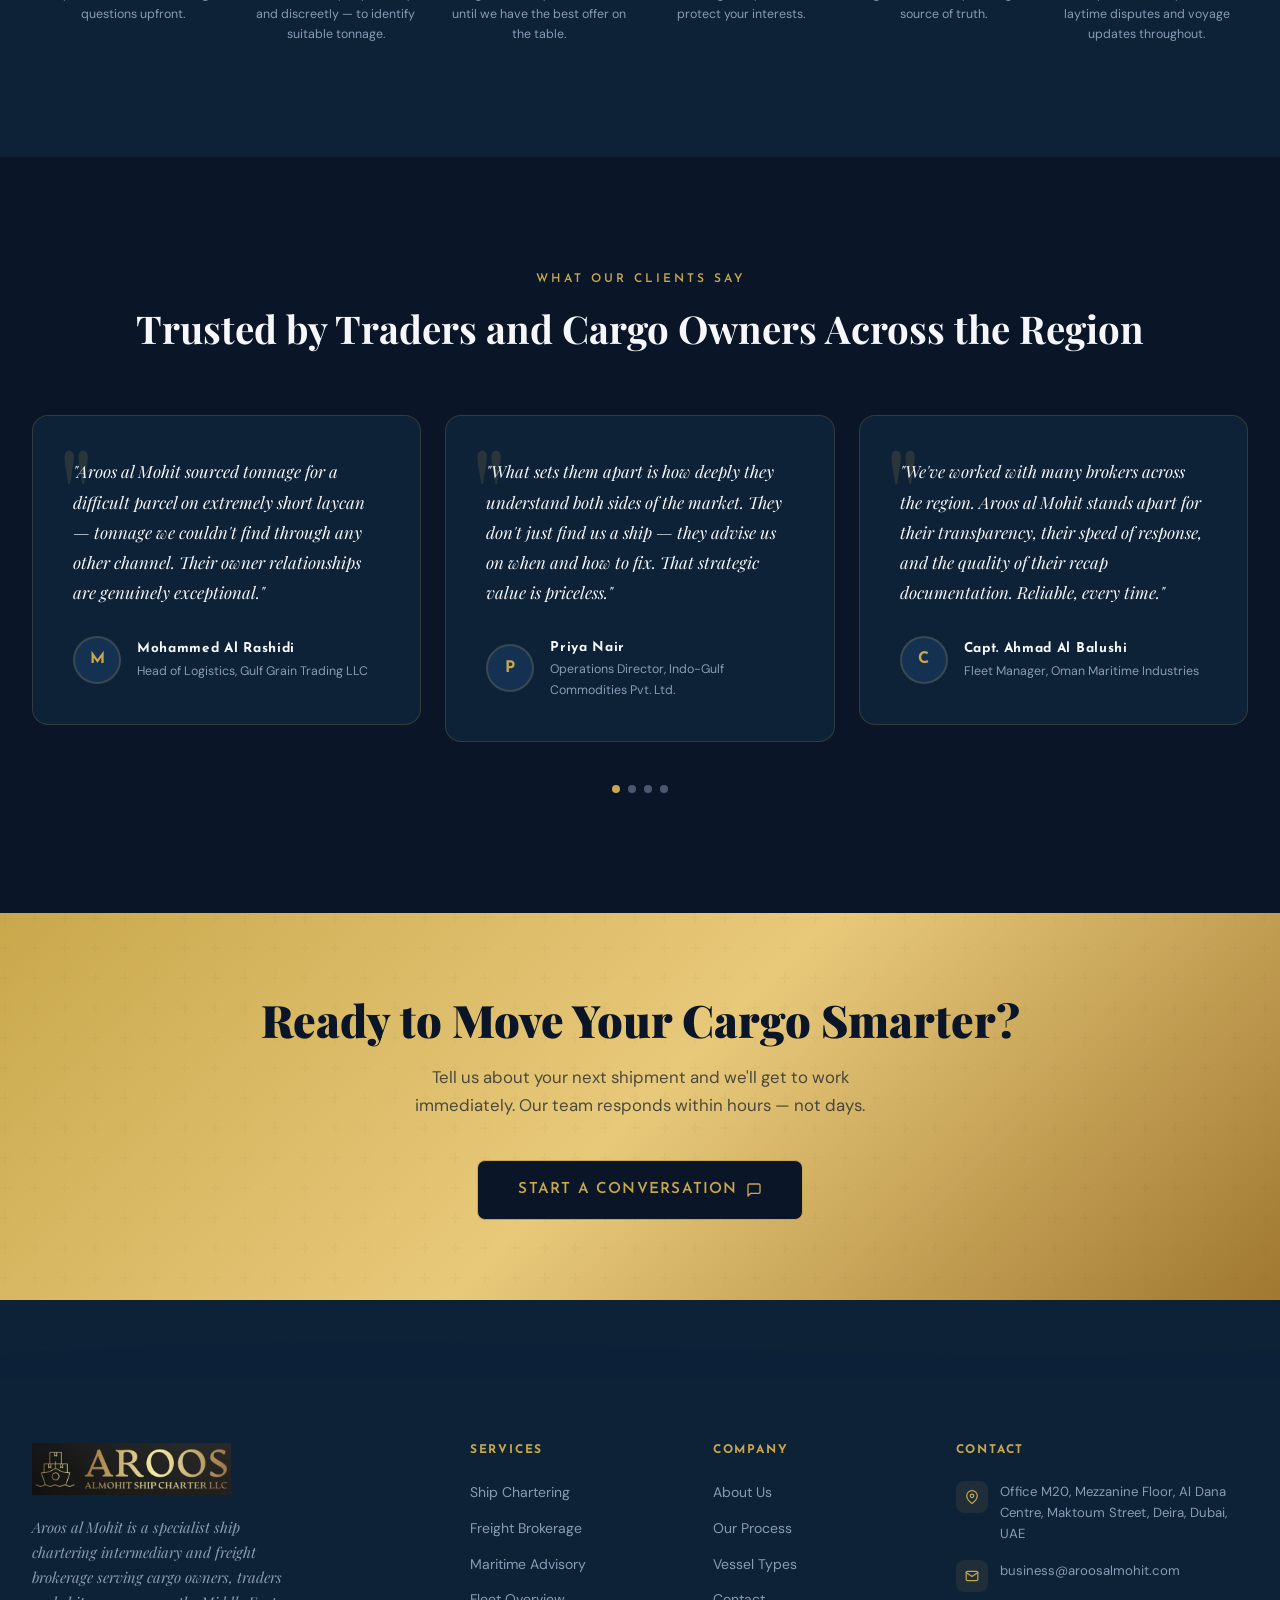
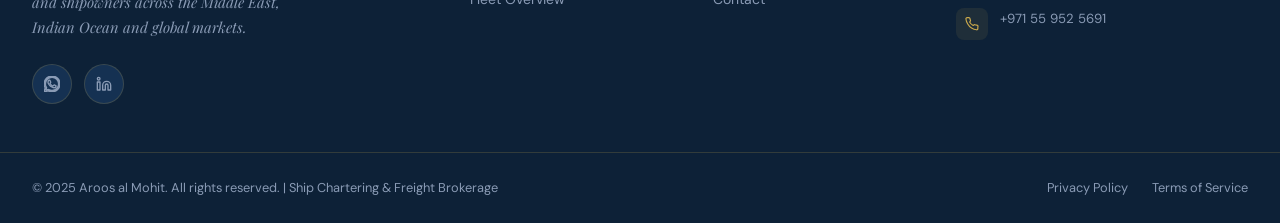
==== commit a3b186c8: "Fix hamburger menu not working on mobile (Android) - Fix root cause: .nav__mobile had display:none t" ====
--- a/index.html
+++ b/index.html
@@ -97,7 +97,7 @@
 
       <a href="./contact.html" class="btn btn-primary btn-sm nav__cta">Request a Quote</a>
 
-      <button class="nav__hamburger" aria-label="Toggle navigation" aria-expanded="false">
+      <button type="button" class="nav__hamburger" aria-label="Toggle navigation" aria-expanded="false">
         <span></span><span></span><span></span>
       </button>
     </div>
--- a/assets/css/main.css
+++ b/assets/css/main.css
@@ -342,23 +342,25 @@
 
 /* Mobile Menu Overlay */
 .nav__mobile {
-  display: none;
+  display: flex;
+  flex-direction: column;
+  align-items: center;
+  justify-content: center;
+  gap: 0.5rem;
   position: fixed;
   inset: 0;
   background: var(--ocean-dark);
   z-index: 1050;
-  flex-direction: column;
-  align-items: center;
-  justify-content: center;
-  gap: 0.5rem;
   opacity: 0;
   visibility: hidden;
-  transition: all 0.35s ease;
+  pointer-events: none;
+  transition: opacity 0.35s ease, visibility 0.35s ease;
 }
 
 .nav__mobile.open {
   opacity: 1;
   visibility: visible;
+  pointer-events: auto;
 }
 
 .nav__mobile-link {
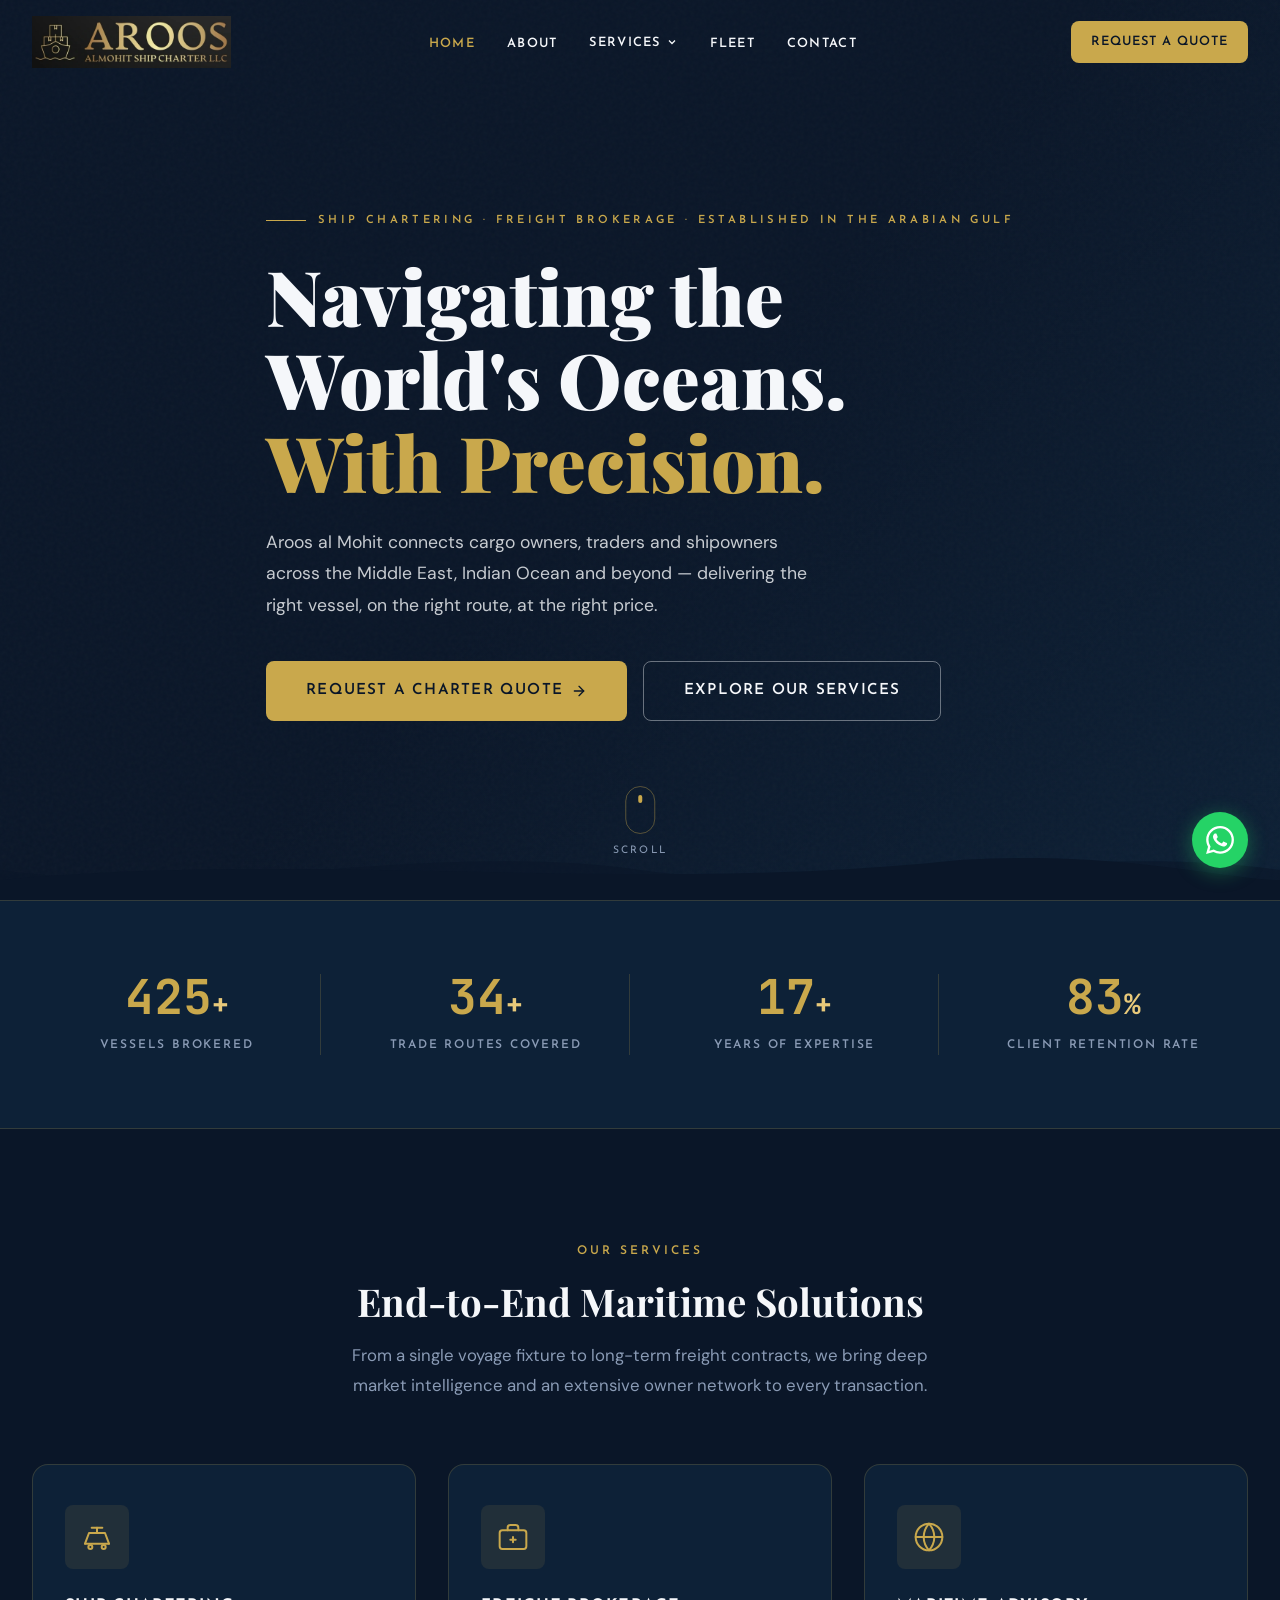
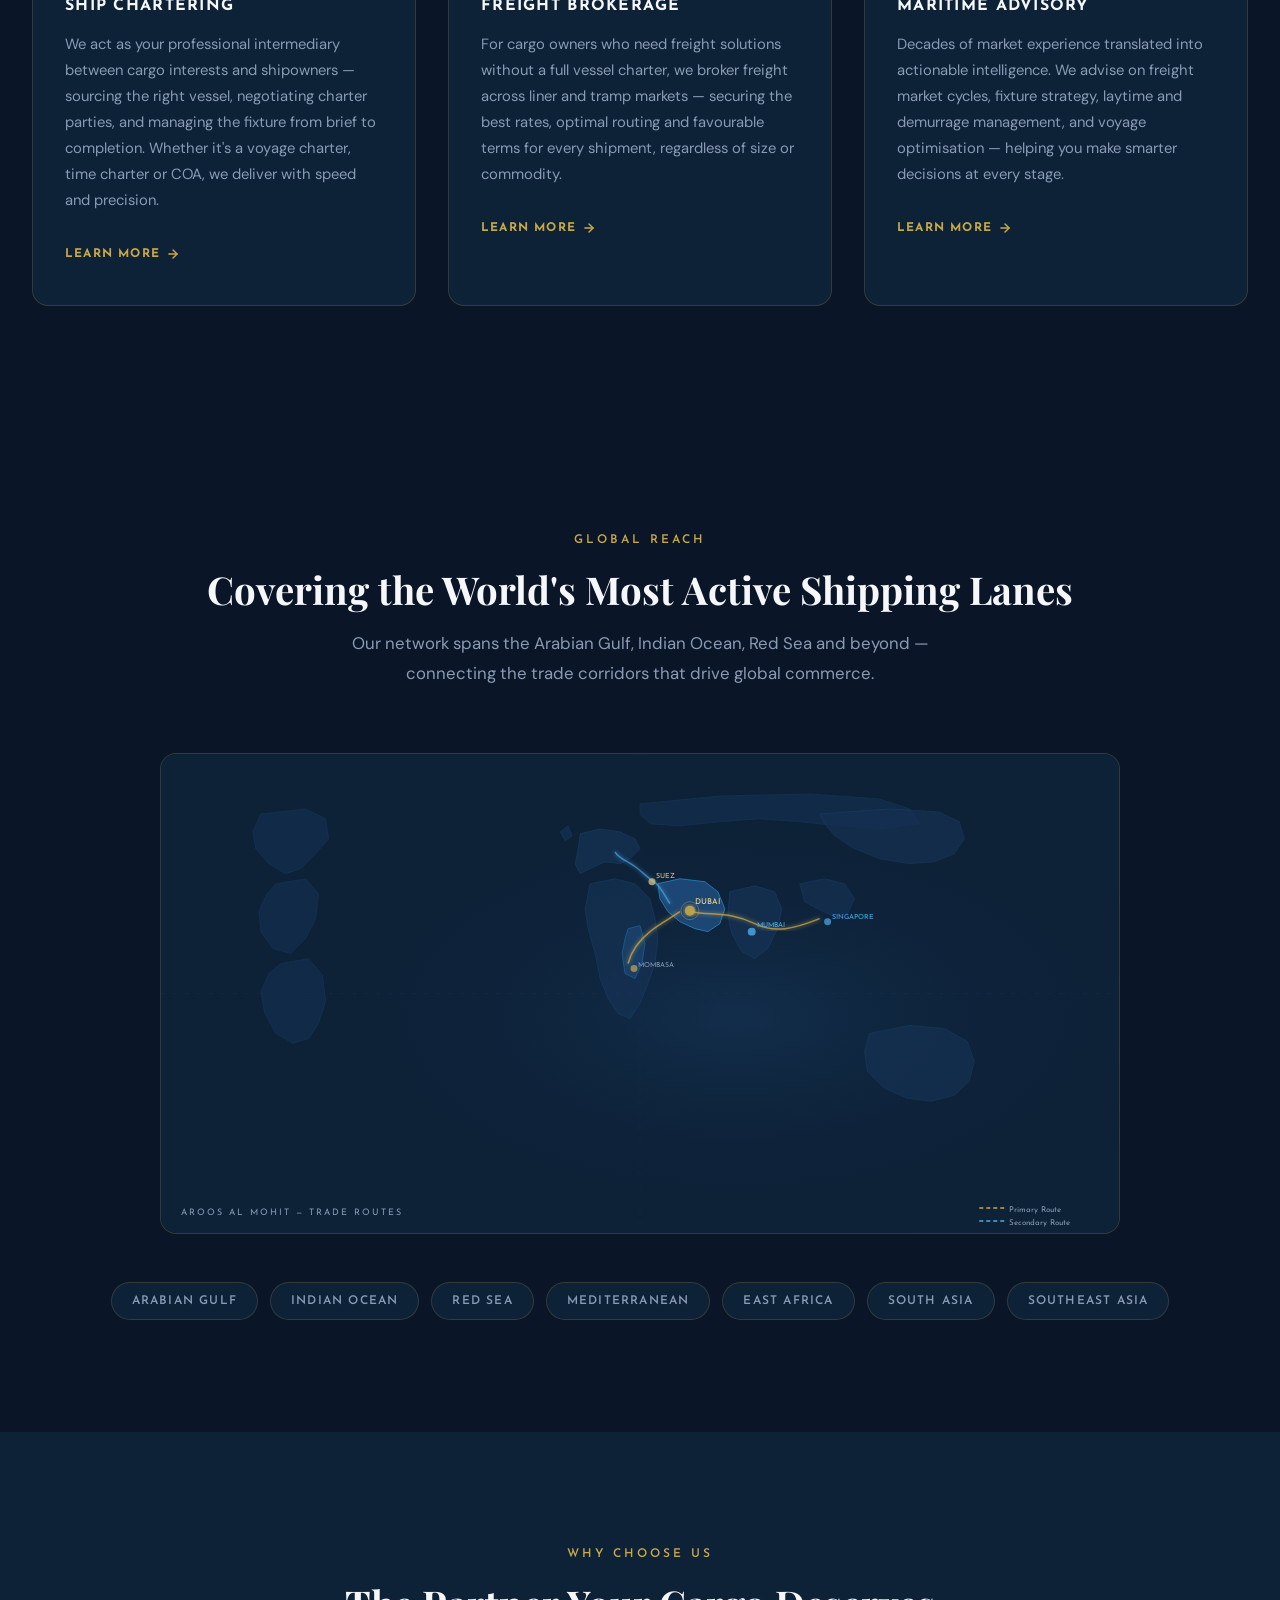
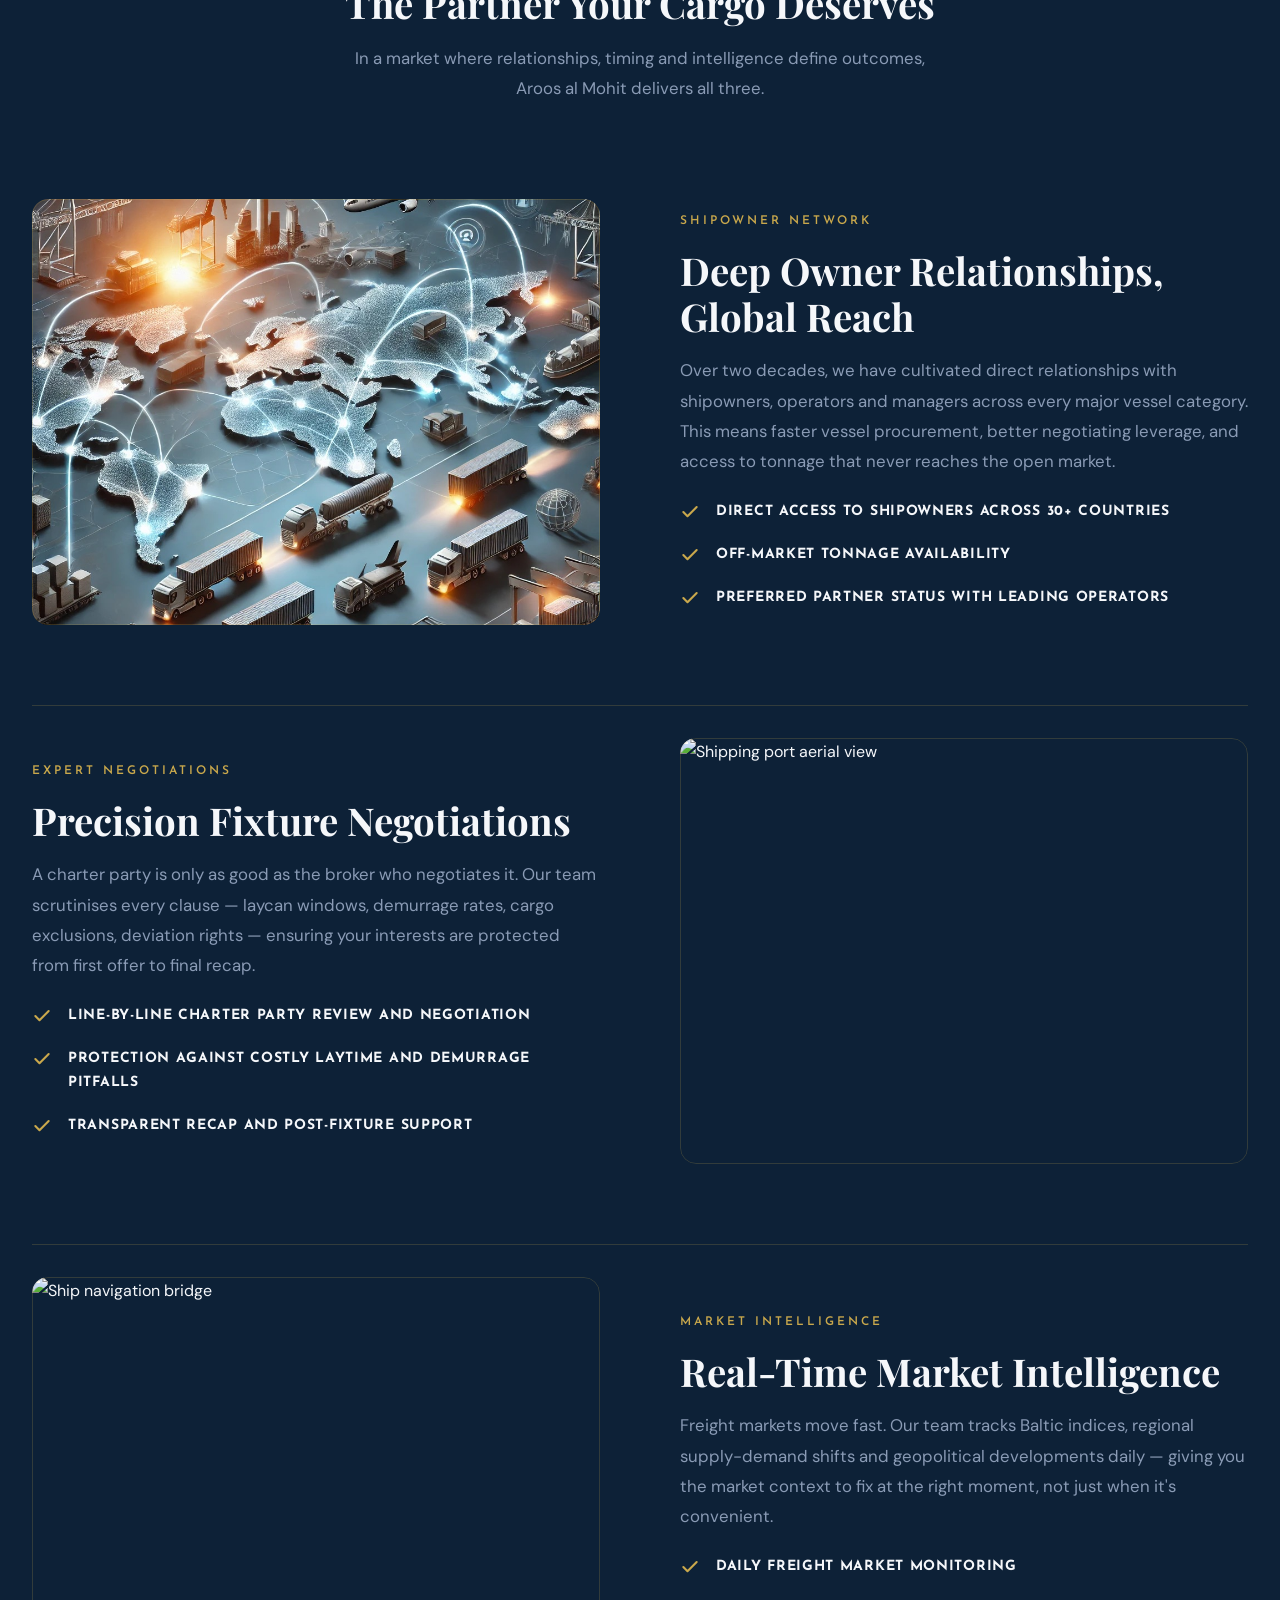
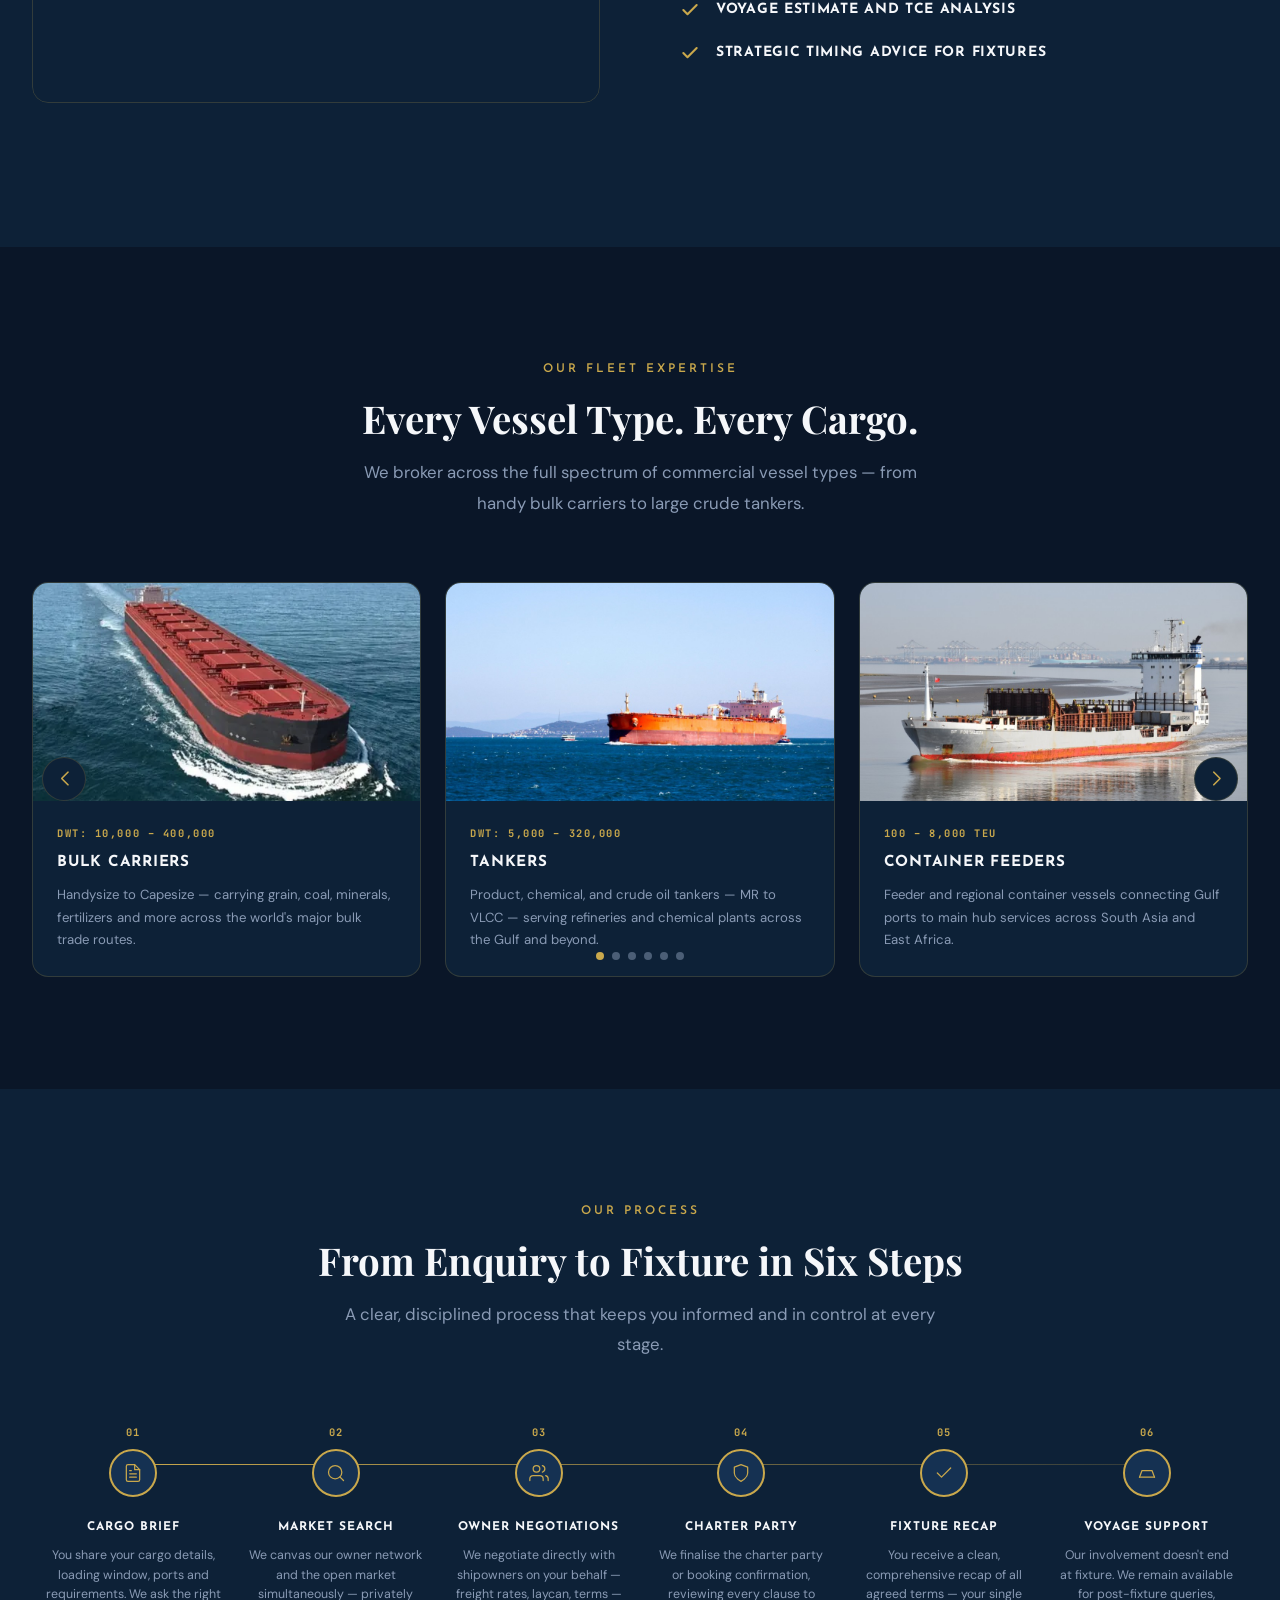
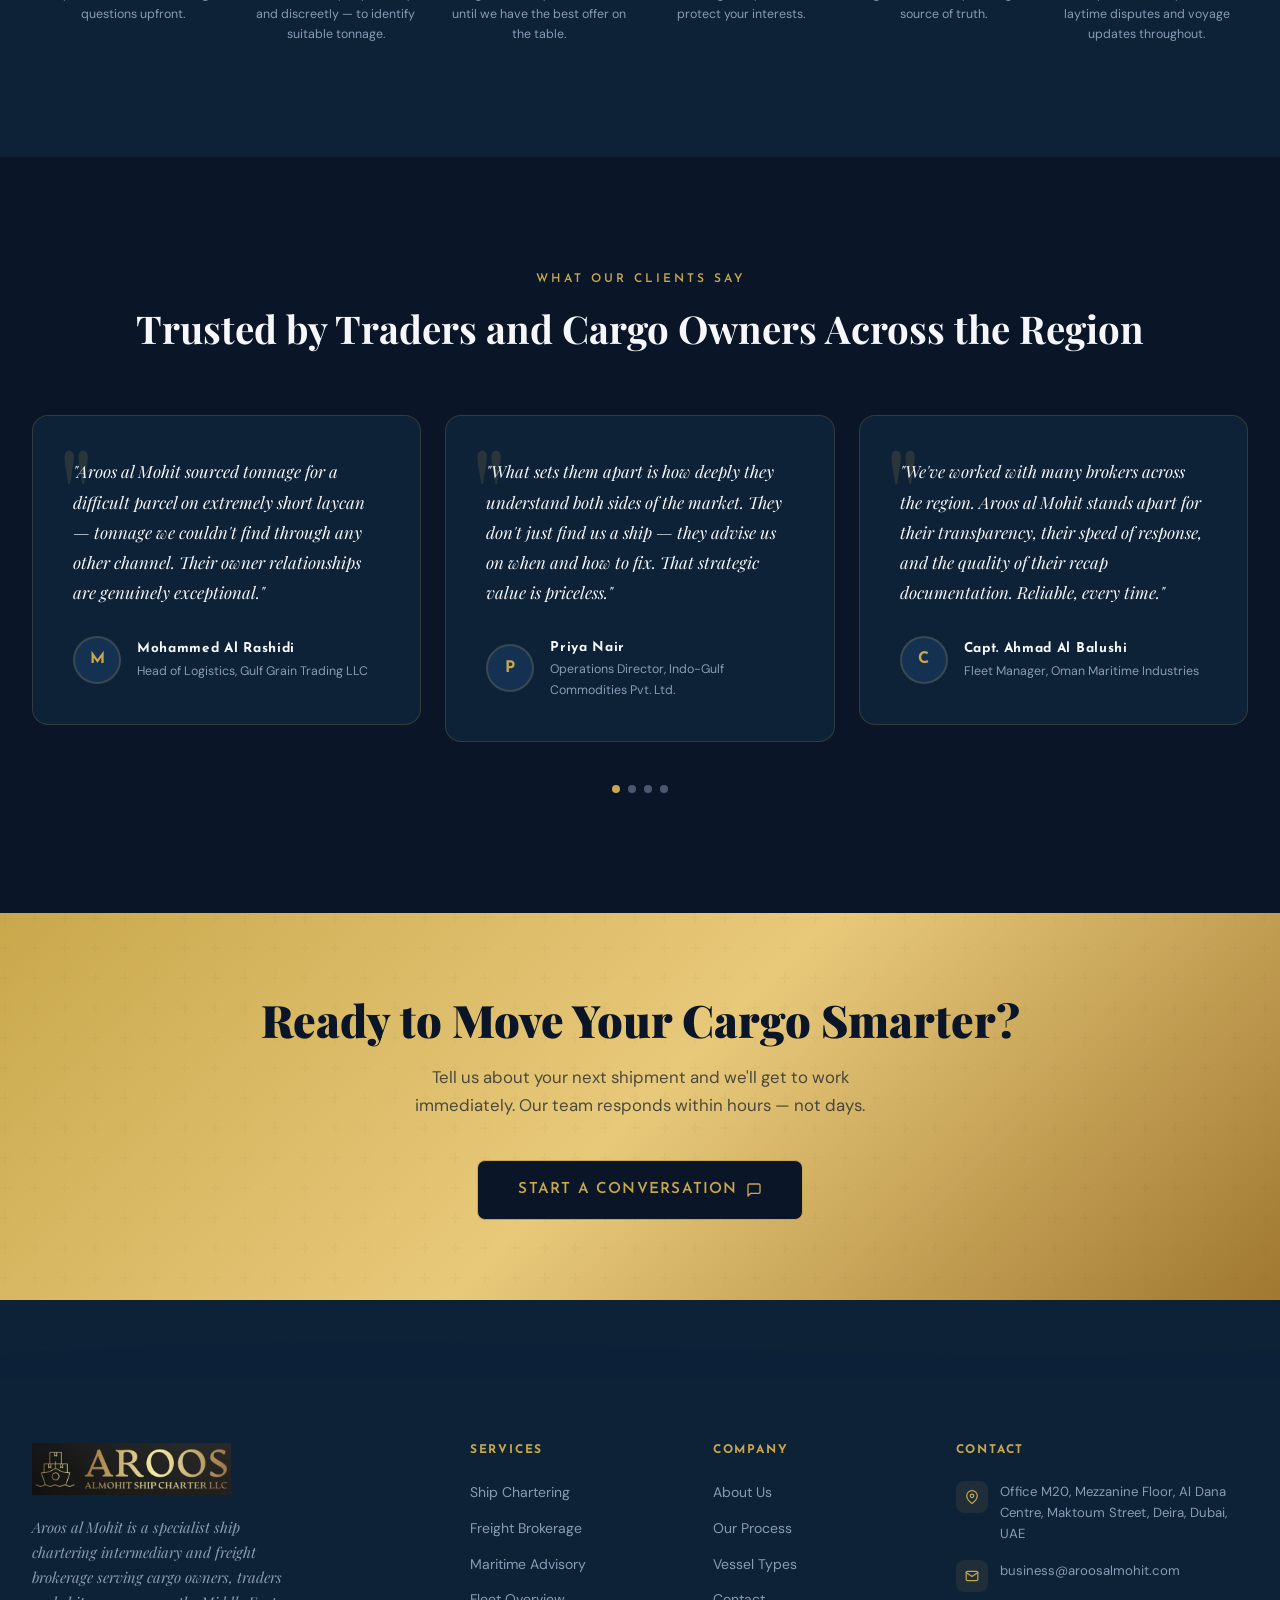
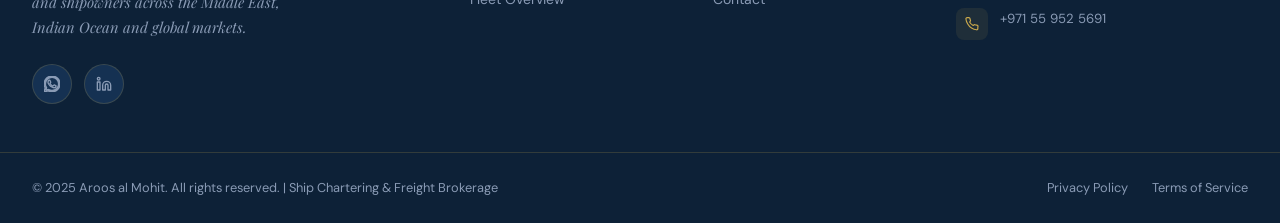
==== commit ac4a32bc: "Add Privacy Policy and Terms of Service pages; update all footer links - Create privacy.html and ter" ====
--- a/index.html
+++ b/index.html
@@ -861,8 +861,8 @@
     <div class="footer__bottom">
       <p class="footer__copy">© 2025 Aroos al Mohit. All rights reserved. | Ship Chartering & Freight Brokerage</p>
       <div class="footer__bottom-links">
-        <a href="#" class="footer__bottom-link">Privacy Policy</a>
-        <a href="#" class="footer__bottom-link">Terms of Service</a>
+        <a href="./privacy.html" class="footer__bottom-link">Privacy Policy</a>
+        <a href="./terms.html" class="footer__bottom-link">Terms of Service</a>
       </div>
     </div>
   </div>
--- a/assets/css/main.css
+++ b/assets/css/main.css
@@ -52,6 +52,8 @@
   overflow-x: hidden;
 }
 
+html { overflow-x: hidden; }
+
 img { max-width: 100%; height: auto; display: block; }
 a  { color: inherit; text-decoration: none; }
 ul { list-style: none; }
@@ -220,7 +222,7 @@
   display: flex;
   align-items: center;
   justify-content: space-between;
-  gap: 2rem;
+  gap: 0.75rem;
 }
 
 .nav__logo {
@@ -406,7 +408,7 @@
   background-image: url('https://images.unsplash.com/photo-1578575437130-527eed3abbec?w=1920&q=80');
   background-size: cover;
   background-position: center;
-  background-attachment: fixed;
+  background-attachment: scroll;
   transform: scale(1.05);
   transition: transform 8s ease;
 }
@@ -1709,7 +1711,14 @@
 .team-card__title {
   font-size: 0.8rem;
   color: var(--gold);
-  margin-bottom: 1rem;
+  margin-bottom: 0.85rem;
+}
+
+.team-card__bio {
+  font-size: 0.8rem;
+  line-height: 1.7;
+  color: var(--muted);
+  margin-bottom: 1.1rem;
 }
 
 .team-card__linkedin {
--- a/assets/css/responsive.css
+++ b/assets/css/responsive.css
@@ -3,6 +3,12 @@
    Mobile-first: base styles are mobile, scale UP at each breakpoint.
    Breakpoints: 480px | 640px | 768px | 1024px | 1280px | 1440px
    ========================================================================== */
+
+/* --------------------------------------------------------------------------
+   Base mobile — table scroll always available, regardless of breakpoint
+   -------------------------------------------------------------------------- */
+.table-wrapper { overflow-x: auto; -webkit-overflow-scrolling: touch; }
+.charter-table { min-width: 560px; }
 
 /* --------------------------------------------------------------------------
    480px — Small mobile
@@ -43,11 +49,12 @@
   .section { padding: 5.5rem 0; }
   .container { padding: 0 2rem; }
 
-  /* Nav — show desktop links, hide hamburger */
+  /* Nav — show desktop links, hide hamburger; restore gap */
   .nav__links { display: flex; }
   .nav__cta   { display: inline-flex; }
   .nav__hamburger { display: none; }
   .nav__mobile { display: none !important; }
+  .nav__inner { gap: 2rem; }
 
   /* 2-col layouts */
   .grid-2 { grid-template-columns: 1fr 1fr; gap: 3rem; }
@@ -67,10 +74,6 @@
   .why-block { grid-template-columns: 1fr; gap: 2.5rem; }
   .why-block.reverse { direction: ltr; }
   .why-block.reverse > * { direction: ltr; }
-
-  /* Charter table — scrollable on smaller screens */
-  .table-wrapper { overflow-x: auto; -webkit-overflow-scrolling: touch; }
-  .charter-table { min-width: 600px; }
 
   /* Stats bar: full dividers */
   .stats__item::after {
@@ -124,6 +127,9 @@
 
   /* Contact: side-by-side */
   .contact-grid { grid-template-columns: 1fr 1.6fr; gap: 4rem; }
+
+  /* Parallax hero — desktop only (not supported on mobile browsers) */
+  .hero__bg { background-attachment: fixed; }
 }
 
 /* --------------------------------------------------------------------------
